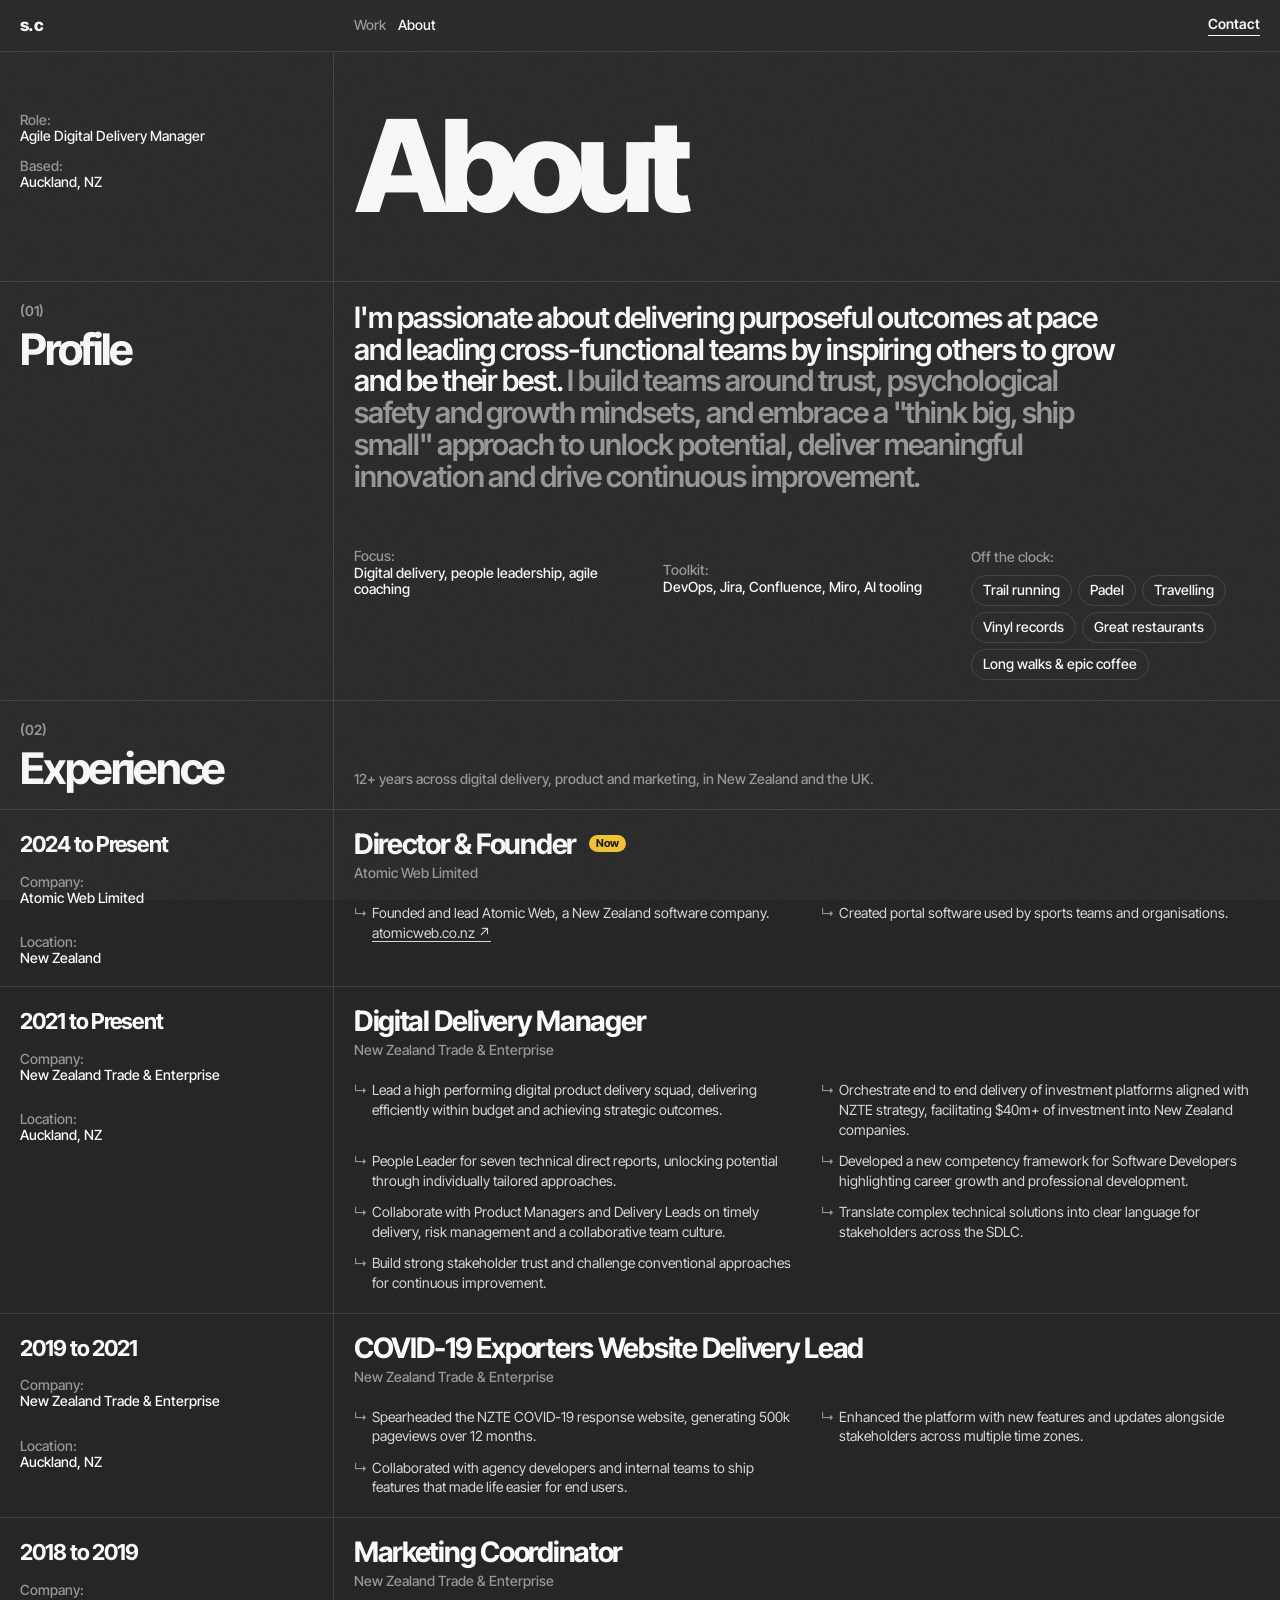
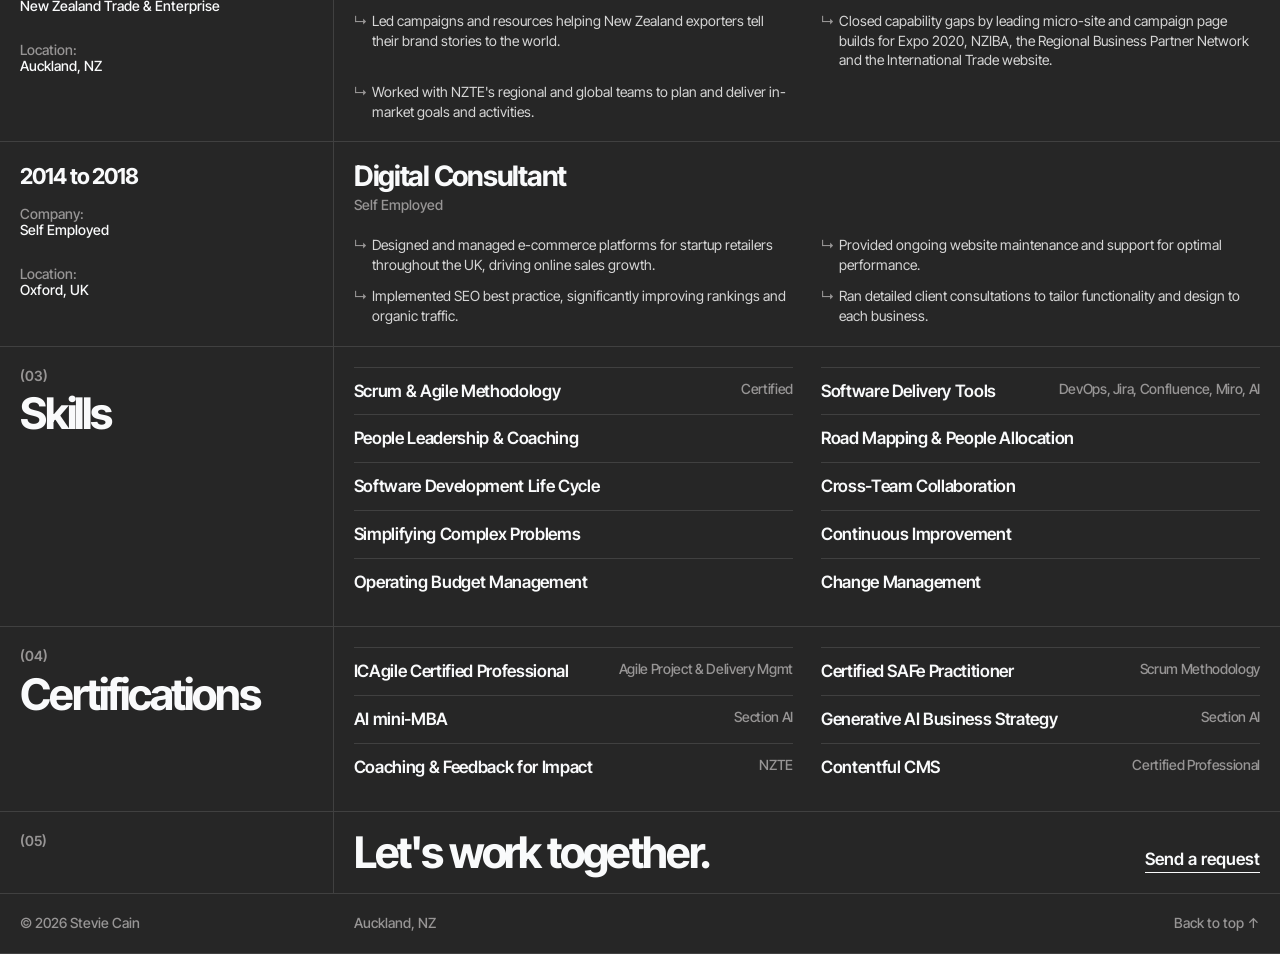
==== about.html @ d25d3cf9 "Split into landing and About pages, add scroll carousel and contact drawer - Landing page is now her" ====
<!DOCTYPE html>
<html lang="en">
<head>
  <meta charset="UTF-8">
  <meta name="viewport" content="width=device-width, initial-scale=1.0">
  <title>About | Stevie Cain</title>
  <meta name="description" content="About Stevie Cain: experience, skills and certifications in agile digital delivery and people leadership.">
  <meta property="og:title" content="About | Stevie Cain">
  <meta property="og:description" content="About Stevie Cain: experience, skills and certifications in agile digital delivery and people leadership.">
  <meta name="theme-color" content="#262626">
  <link rel="icon" href="data:image/svg+xml,%3Csvg xmlns='http://www.w3.org/2000/svg' viewBox='0 0 64 64'%3E%3Crect width='64' height='64' fill='%23262626'/%3E%3Ctext x='50%25' y='56%25' font-family='Arial' font-weight='700' font-size='30' fill='%23F9FAFB' text-anchor='middle' dominant-baseline='middle'%3Es.c%3C/text%3E%3C/svg%3E">
  <link rel="preconnect" href="https://fonts.googleapis.com">
  <link rel="preconnect" href="https://fonts.gstatic.com" crossorigin>
  <link href="https://fonts.googleapis.com/css2?family=Inter+Tight:wght@400;500;600;700;800&display=swap" rel="stylesheet">
  <link rel="stylesheet" href="styles.css">
</head>
<body>

  <!-- Top bar -->
  <header class="row topbar">
    <div class="cell"><a href="index.html" class="logo" aria-label="Stevie Cain, home">s.c</a></div>
    <div class="cell">
      <nav class="nav" aria-label="Primary">
        <a href="index.html">Work</a>
        <a href="about.html" class="active" aria-current="page">About</a>
      </nav>
      <a href="mailto:steviecain@outlook.com" class="contact-link" data-contact>Contact</a>
    </div>
  </header>

  <main id="top">

    <section class="row page-intro">
      <div class="cell side">
        <dl class="meta"><dt>Role:</dt><dd>Agile Digital Delivery Manager</dd></dl>
        <dl class="meta"><dt>Based:</dt><dd>Auckland, NZ</dd></dl>
      </div>
      <div class="cell">
        <h1 class="page-title">About</h1>
      </div>
    </section>

    <!-- About -->
    <section class="row" id="about">
      <div class="cell side">
        <span class="index">(01)</span>
        <h2 class="section-title" style="margin-top:8px">Profile</h2>
      </div>
      <div class="cell">
        <p class="about-text reveal">
          I'm passionate about delivering purposeful outcomes at pace and leading cross-functional teams by inspiring others to grow and be their best.
          <span class="muted">I build teams around trust, psychological safety and growth mindsets, and embrace a "think big, ship small" approach to unlock potential, deliver meaningful innovation and drive continuous improvement.</span>
        </p>
        <div class="about-grid reveal">
          <dl class="meta">
            <dt>Focus:</dt>
            <dd>Digital delivery, people leadership, agile coaching</dd>
          </dl>
          <dl class="meta">
            <dt>Toolkit:</dt>
            <dd>DevOps, Jira, Confluence, Miro, AI tooling</dd>
          </dl>
          <div>
            <span class="label" style="font-weight:500">Off the clock:</span>
            <ul class="chips">
              <li class="chip">Trail running</li>
              <li class="chip">Padel</li>
              <li class="chip">Travelling</li>
              <li class="chip">Vinyl records</li>
              <li class="chip">Great restaurants</li>
              <li class="chip">Long walks &amp; epic coffee</li>
            </ul>
          </div>
        </div>
      </div>
    </section>

    <!-- Experience -->
    <section id="experience" aria-label="Experience">
      <div class="row">
        <div class="cell side">
          <span class="index">(02)</span>
          <h2 class="section-title" style="margin-top:8px">Experience</h2>
        </div>
        <div class="cell" style="display:flex;align-items:flex-end">
          <span class="label" style="font-weight:500">12+ years across digital delivery, product and marketing, in New Zealand and the UK.</span>
        </div>
      </div>

      <article class="row job" id="atomic-web">
        <div class="cell side">
          <span class="years">2024 to Present</span>
          <dl class="meta"><dt>Company:</dt><dd>Atomic Web Limited</dd></dl>
          <dl class="meta"><dt>Location:</dt><dd>New Zealand</dd></dl>
        </div>
        <div class="cell reveal">
          <h3 class="job-title">Director &amp; Founder <span class="tag-new">Now</span></h3>
          <p class="job-org">Atomic Web Limited</p>
          <ul class="job-points">
            <li>Founded and lead Atomic Web, a New Zealand software company. <a href="https://atomicweb.co.nz" target="_blank" rel="noopener" style="border-bottom:1px solid currentColor">atomicweb.co.nz ↗</a></li>
            <li>Created portal software used by sports teams and organisations.</li>
          </ul>
        </div>
      </article>

      <article class="row job" id="nzte-ddm">
        <div class="cell side">
          <span class="years">2021 to Present</span>
          <dl class="meta"><dt>Company:</dt><dd>New Zealand Trade &amp; Enterprise</dd></dl>
          <dl class="meta"><dt>Location:</dt><dd>Auckland, NZ</dd></dl>
        </div>
        <div class="cell reveal">
          <h3 class="job-title">Digital Delivery Manager</h3>
          <p class="job-org">New Zealand Trade &amp; Enterprise</p>
          <ul class="job-points">
            <li>Lead a high performing digital product delivery squad, delivering efficiently within budget and achieving strategic outcomes.</li>
            <li>Orchestrate end to end delivery of investment platforms aligned with NZTE strategy, facilitating $40m+ of investment into New Zealand companies.</li>
            <li>People Leader for seven technical direct reports, unlocking potential through individually tailored approaches.</li>
            <li>Developed a new competency framework for Software Developers highlighting career growth and professional development.</li>
            <li>Collaborate with Product Managers and Delivery Leads on timely delivery, risk management and a collaborative team culture.</li>
            <li>Translate complex technical solutions into clear language for stakeholders across the SDLC.</li>
            <li>Build strong stakeholder trust and challenge conventional approaches for continuous improvement.</li>
          </ul>
        </div>
      </article>

      <article class="row job" id="nzte-covid">
        <div class="cell side">
          <span class="years">2019 to 2021</span>
          <dl class="meta"><dt>Company:</dt><dd>New Zealand Trade &amp; Enterprise</dd></dl>
          <dl class="meta"><dt>Location:</dt><dd>Auckland, NZ</dd></dl>
        </div>
        <div class="cell reveal">
          <h3 class="job-title">COVID-19 Exporters Website Delivery Lead</h3>
          <p class="job-org">New Zealand Trade &amp; Enterprise</p>
          <ul class="job-points">
            <li>Spearheaded the NZTE COVID-19 response website, generating 500k pageviews over 12 months.</li>
            <li>Enhanced the platform with new features and updates alongside stakeholders across multiple time zones.</li>
            <li>Collaborated with agency developers and internal teams to ship features that made life easier for end users.</li>
          </ul>
        </div>
      </article>

      <article class="row job" id="nzte-marketing">
        <div class="cell side">
          <span class="years">2018 to 2019</span>
          <dl class="meta"><dt>Company:</dt><dd>New Zealand Trade &amp; Enterprise</dd></dl>
          <dl class="meta"><dt>Location:</dt><dd>Auckland, NZ</dd></dl>
        </div>
        <div class="cell reveal">
          <h3 class="job-title">Marketing Coordinator</h3>
          <p class="job-org">New Zealand Trade &amp; Enterprise</p>
          <ul class="job-points">
            <li>Led campaigns and resources helping New Zealand exporters tell their brand stories to the world.</li>
            <li>Closed capability gaps by leading micro-site and campaign page builds for Expo 2020, NZIBA, the Regional Business Partner Network and the International Trade website.</li>
            <li>Worked with NZTE's regional and global teams to plan and deliver in-market goals and activities.</li>
          </ul>
        </div>
      </article>

      <article class="row job" id="consultant">
        <div class="cell side">
          <span class="years">2014 to 2018</span>
          <dl class="meta"><dt>Company:</dt><dd>Self Employed</dd></dl>
          <dl class="meta"><dt>Location:</dt><dd>Oxford, UK</dd></dl>
        </div>
        <div class="cell reveal">
          <h3 class="job-title">Digital Consultant</h3>
          <p class="job-org">Self Employed</p>
          <ul class="job-points">
            <li>Designed and managed e-commerce platforms for startup retailers throughout the UK, driving online sales growth.</li>
            <li>Provided ongoing website maintenance and support for optimal performance.</li>
            <li>Implemented SEO best practice, significantly improving rankings and organic traffic.</li>
            <li>Ran detailed client consultations to tailor functionality and design to each business.</li>
          </ul>
        </div>
      </article>
    </section>

    <!-- Skills -->
    <section class="row" aria-label="Skills">
      <div class="cell side">
        <span class="index">(03)</span>
        <h2 class="section-title" style="margin-top:8px">Skills</h2>
      </div>
      <div class="cell reveal">
        <ul class="skill-cols">
          <li>Scrum &amp; Agile Methodology <span>Certified</span></li>
          <li>Software Delivery Tools <span>DevOps, Jira, Confluence, Miro, AI</span></li>
          <li>People Leadership &amp; Coaching</li>
          <li>Road Mapping &amp; People Allocation</li>
          <li>Software Development Life Cycle</li>
          <li>Cross-Team Collaboration</li>
          <li>Simplifying Complex Problems</li>
          <li>Continuous Improvement</li>
          <li>Operating Budget Management</li>
          <li>Change Management</li>
        </ul>
      </div>
    </section>

    <!-- Certifications -->
    <section class="row" aria-label="Certifications">
      <div class="cell side">
        <span class="index">(04)</span>
        <h2 class="section-title" style="margin-top:8px">Certifications</h2>
      </div>
      <div class="cell reveal">
        <ul class="skill-cols">
          <li>ICAgile Certified Professional <span>Agile Project &amp; Delivery Mgmt</span></li>
          <li>Certified SAFe Practitioner <span>Scrum Methodology</span></li>
          <li>AI mini-MBA <span>Section AI</span></li>
          <li>Generative AI Business Strategy <span>Section AI</span></li>
          <li>Coaching &amp; Feedback for Impact <span>NZTE</span></li>
          <li>Contentful CMS <span>Certified Professional</span></li>
        </ul>
      </div>
    </section>

    <section class="row">
      <div class="cell side"><span class="index">(05)</span></div>
      <div class="cell" style="display:flex;justify-content:space-between;align-items:flex-end;gap:20px;flex-wrap:wrap">
        <h2 class="section-title">Let's work together.</h2>
        <a href="mailto:steviecain@outlook.com" class="contact-link" data-contact style="font-size:17px">Send a request</a>
      </div>
    </section>
  </main>

  <footer class="row">
    <div class="cell"><span>© <span id="yr">2026</span> Stevie Cain</span></div>
    <div class="cell"><span>Auckland, NZ</span><a href="#top">Back to top ↑</a></div>
  </footer>

  <script src="main.js"></script>
</body>
</html>
---- styles.css ----
:root {
  --bg: #262626;
  --bg-2: #2e2e2e;
  --text: #F9FAFB;
  --muted: #979595;
  --line: rgba(255, 255, 255, 0.12);
  --side: 26%;
  --pad: 20px;
  --font: 'Inter Tight', 'Helvetica Neue', Helvetica, Arial, sans-serif;

  --c-yellow: #F2C230;
  --c-blue: #3550FF;
  --c-teal: #0E4B4B;
  --c-pink: #FF8FC8;
  --c-red: #E8343A;
  --c-ink: #141414;
  --c-green: #3DC96F;
}

*, *::before, *::after { box-sizing: border-box; margin: 0; padding: 0; }
html { scroll-behavior: smooth; }
body {
  background: var(--bg);
  color: var(--text);
  font-family: var(--font);
  font-size: 14px;
  line-height: 1.35;
  -webkit-font-smoothing: antialiased;
  overflow-x: hidden;
}
a { color: inherit; text-decoration: none; }
ul { list-style: none; }

/* Film grain */
body::after {
  content: '';
  position: fixed; inset: 0; z-index: 100; pointer-events: none;
  opacity: 0.09;
  background-image: url("data:image/svg+xml,%3Csvg xmlns='http://www.w3.org/2000/svg' width='240' height='240'%3E%3Cfilter id='n'%3E%3CfeTurbulence type='fractalNoise' baseFrequency='0.85' numOctaves='3' stitchTiles='stitch'/%3E%3C/filter%3E%3Crect width='100%25' height='100%25' filter='url(%23n)'/%3E%3C/svg%3E");
}

/* ---------- Grid scaffolding ---------- */
.row {
  display: grid;
  grid-template-columns: var(--side) 1fr;
  border-bottom: 1px solid var(--line);
}
.cell { padding: var(--pad); min-width: 0; }
.cell + .cell { border-left: 1px solid var(--line); }

.meta { display: flex; flex-direction: column; font-weight: 500; line-height: 1.15; }
.meta dt, .label { color: var(--muted); }
.meta dd { color: var(--text); }
.meta + .meta { margin-top: 14px; }

/* ---------- Top bar ---------- */
.topbar {
  position: sticky; top: 0; z-index: 50;
  background: rgba(38, 38, 38, 0.88);
  backdrop-filter: blur(10px);
  -webkit-backdrop-filter: blur(10px);
}
.topbar .cell { padding-top: 14px; padding-bottom: 14px; display: flex; align-items: center; }
.topbar .cell + .cell { border-left-color: transparent; justify-content: space-between; }
.logo { font-weight: 800; font-size: 17px; letter-spacing: -0.04em; }
.nav { display: flex; gap: 12px; font-weight: 500; }
.nav a { color: var(--muted); transition: color .2s; }
.nav a:hover, .nav a.active { color: var(--text); }
.contact-link {
  font-weight: 600;
  border-bottom: 1px solid currentColor;
  padding-bottom: 1px;
}

/* ---------- Hero ---------- */
.hero .cell {
  min-height: min(560px, calc(100vh - 260px));
  display: flex; flex-direction: column; justify-content: space-between; gap: 40px;
}
.hero-top { display: flex; justify-content: space-between; align-items: flex-start; }
.monogram {
  width: 152px; aspect-ratio: 1;
  background: linear-gradient(145deg, #dcdcdc 0%, #9a9a9a 100%);
  color: var(--c-ink);
  display: grid; place-items: center;
  font-weight: 800; font-size: 64px; letter-spacing: -0.06em;
  filter: grayscale(1);
}
.status-dot {
  width: 12px; height: 12px; border-radius: 50%; background: var(--text);
  animation: pulse 2.4s ease-in-out infinite;
}
@keyframes pulse { 50% { opacity: .35; } }
.hero-bottom { display: flex; justify-content: space-between; align-items: flex-end; gap: 20px; }

.statement-wrap { display: flex; gap: 10px; }
.arrow { font-size: 22px; line-height: 1; padding-top: 4px; color: var(--text); }
.statement {
  font-weight: 700;
  font-size: clamp(34px, 4.6vw, 68px);
  line-height: 0.95;
  letter-spacing: -0.055em;
  text-indent: 12%;
  max-width: 15.5em;
}
.statement em { font-style: normal; color: var(--muted); }
.scroll-cue { color: var(--muted); font-weight: 500; }

/* ---------- Work strip ---------- */
.work .side {
  display: flex; flex-direction: column; justify-content: space-between; gap: 40px;
}
.work-meta-top { display: flex; justify-content: space-between; gap: 12px; }
.work-meta { transition: opacity .25s ease; }
.work-meta.fading { opacity: 0; }
.work-summary { color: var(--muted); font-weight: 500; max-width: 30ch; margin-top: 14px; }
.shapes { display: flex; align-items: flex-end; gap: 0; }
.shape-circle { width: 52%; aspect-ratio: 1; border-radius: 50%; background: #efefef; }
.shape-tri {
  width: 52%; aspect-ratio: 1.15;
  background: #efefef;
  clip-path: polygon(50% 0, 100% 100%, 0 100%);
  margin-left: -4%;
}
.strip-cell { position: relative; padding-right: 0; }
.counter { position: absolute; top: var(--pad); right: var(--pad); font-weight: 600; z-index: 2; }
.strip {
  display: flex; align-items: flex-end; gap: 13px;
  overflow-x: auto; scroll-snap-type: x mandatory;
  padding-right: var(--pad);
  scrollbar-width: none;
  cursor: grab;
}
.strip::-webkit-scrollbar { display: none; }
.strip.dragging { cursor: grabbing; scroll-snap-type: none; }

/* Pinned mode: vertical page scroll drives the strip sideways */
.work-pin.is-pinned .work {
  position: sticky; top: var(--bar-h, 52px);
  height: calc(100vh - var(--bar-h, 52px));
}
.work-pin.is-pinned .strip-cell { display: flex; flex-direction: column; justify-content: flex-end; }
.work-pin.is-pinned .strip { overflow-x: hidden; scroll-snap-type: none; }
.work-pin.is-pinned { --lead: min(calc(100vh - var(--bar-h, 52px) - 2 * var(--pad) - 44px), 44vw, 680px); }
.work-pin.is-pinned .strip { padding-top: 12px; }
.work-pin.is-pinned .tile { width: calc(var(--lead) * 0.62); height: calc(var(--lead) * 0.62); }
.work-pin.is-pinned .tile.lead { width: var(--lead); height: var(--lead); }

.tile {
  flex: 0 0 auto;
  width: 250px; height: 250px;
  scroll-snap-align: start;
  position: relative; overflow: hidden;
  display: flex; flex-direction: column; justify-content: space-between;
  padding: 14px;
  transition: transform .35s cubic-bezier(.2,.7,.2,1);
}
.tile:hover { transform: translateY(-6px); }
.tile, .tile img { -webkit-user-drag: none; user-select: none; }
.tile:focus-visible { outline: 2px solid var(--text); outline-offset: 3px; }
.tile-go {
  position: absolute; right: 12px; bottom: 12px; z-index: 2;
  width: 30px; height: 30px; border-radius: 50%;
  display: grid; place-items: center;
  background: var(--text); color: var(--c-ink);
  font-weight: 700; font-size: 15px;
  opacity: 0; transform: scale(.7);
  transition: opacity .25s ease, transform .25s ease;
}
.tile:hover .tile-go, .tile:focus-visible .tile-go { opacity: 1; transform: none; }
.tile.lead { width: min(400px, 46vw); height: min(400px, 46vw); }
.tile-kicker { font-weight: 700; font-size: 12px; text-transform: uppercase; letter-spacing: -0.01em; line-height: 1; position: relative; z-index: 1; }
.tile-big { font-weight: 800; letter-spacing: -0.06em; line-height: 0.85; position: relative; z-index: 1; }
.tile-cap { font-weight: 600; font-size: 13px; position: relative; z-index: 1; }

/* Tile 1: Atomic Web */
.t-atomic { background: #000; color: var(--text); }
.t-atomic .logo-mark {
  position: absolute; right: -4%; top: -4%;
  width: 56%; height: auto; pointer-events: none;
}
.t-atomic .tile-kicker { color: var(--c-green); }
.t-atomic .tile-big { font-size: clamp(44px, 6vw, 84px); }
.t-atomic .tile-big span { color: var(--c-green); }

/* Tile 2: NZTE investment */
.t-invest { background: var(--c-blue); color: var(--text); }
.t-invest .tile-big { font-size: 62px; }
.t-invest .bars { position: absolute; right: 14px; top: 14px; display: flex; align-items: flex-end; gap: 6px; height: 44%; }
.t-invest .bars span { width: 14px; background: var(--text); }

/* Tile 3: COVID-19 site */
.t-covid { background: var(--c-teal); color: var(--text); }
.t-covid .tile-big { font-size: 78px; }
.t-covid .blob {
  position: absolute; left: 50%; top: 46%; transform: translate(-50%, -50%) rotate(-12deg);
  width: 82%; height: 50%; border-radius: 50%;
  background: #7FD6C2;
}
.t-covid .tile-big { color: var(--c-ink); text-align: center; margin-top: -6px; }

/* Tile 4: micro-sites */
.t-micro { background: var(--c-ink); color: var(--c-pink); }
.t-micro .stickers { position: absolute; inset: 40px -20px 30px; display: flex; flex-direction: column; justify-content: center; gap: 6px; }
.t-micro .stickers span {
  background: var(--c-pink); color: var(--c-ink);
  font-weight: 800; font-size: 17px; letter-spacing: -0.03em;
  padding: 3px 8px; align-self: center; white-space: nowrap;
}
.t-micro .stickers span:nth-child(odd) { transform: rotate(-9deg); }
.t-micro .stickers span:nth-child(even) { transform: rotate(7deg) translateX(14px); }

/* Tile 5: UK e-commerce */
.t-uk { background: var(--c-red); color: var(--text); }
.t-uk .tile-big { font-size: 64px; }
.t-uk .tri {
  position: absolute; right: -10%; bottom: -6%; width: 70%; aspect-ratio: 1.1;
  background: var(--c-ink);
  clip-path: polygon(50% 0, 100% 100%, 0 100%);
}
.t-uk .tile-cap { color: var(--text); }

/* ---------- Section headers ---------- */
.section-title {
  font-weight: 700;
  font-size: clamp(30px, 3.4vw, 50px);
  letter-spacing: -0.05em; line-height: 0.95;
}
.index { color: var(--muted); font-weight: 600; }

/* ---------- About ---------- */
.about-text {
  font-weight: 600;
  font-size: clamp(22px, 2.3vw, 34px);
  line-height: 1.08; letter-spacing: -0.035em;
  max-width: 26em;
}
.about-text .muted { color: var(--muted); }
.about-grid { display: grid; grid-template-columns: repeat(3, minmax(0, 1fr)); gap: 20px; margin-top: 56px; }
.chips { display: flex; flex-wrap: wrap; gap: 6px; margin-top: 8px; }
.chip { border: 1px solid var(--line); border-radius: 999px; padding: 5px 11px; font-weight: 500; }

/* ---------- Experience ---------- */
.job .side { display: flex; flex-direction: column; gap: 14px; }
.years { font-weight: 700; font-size: 22px; letter-spacing: -0.04em; }
.job-title { font-weight: 700; font-size: clamp(22px, 2.2vw, 32px); letter-spacing: -0.045em; line-height: 1; }
.job-org { color: var(--muted); font-weight: 500; margin-top: 6px; }
.job-points { margin-top: 20px; display: grid; grid-template-columns: repeat(2, minmax(0, 1fr)); gap: 12px 28px; max-width: 980px; }
.job-points li { position: relative; padding-left: 18px; color: #d6d6d6; line-height: 1.4; }
.job-points li::before { content: '↳'; position: absolute; left: 0; color: var(--muted); }
.tag-new {
  display: inline-block; margin-left: 8px; vertical-align: middle;
  background: var(--c-yellow); color: var(--c-ink);
  font-size: 11px; font-weight: 700; letter-spacing: 0; padding: 3px 7px; border-radius: 999px;
  transform: translateY(-3px);
}

/* ---------- Skills ---------- */
.skill-cols { display: grid; grid-template-columns: repeat(2, minmax(0, 1fr)); gap: 0 28px; max-width: 980px; }
.skill-cols li {
  border-top: 1px solid var(--line);
  padding: 12px 0; font-weight: 600; font-size: 17px; letter-spacing: -0.02em;
  display: flex; justify-content: space-between; gap: 12px;
}
.skill-cols li span { color: var(--muted); font-weight: 500; font-size: 14px; text-align: right; }

footer .cell { display: flex; justify-content: space-between; color: var(--muted); font-weight: 500; }
footer .cell + .cell { border-left-color: transparent; }

/* ---------- Reveal ---------- */
.reveal { opacity: 0; transform: translateY(18px); transition: opacity .8s ease, transform .8s cubic-bezier(.2,.7,.2,1); }
.reveal.in { opacity: 1; transform: none; }

@media (prefers-reduced-motion: reduce) {
  html { scroll-behavior: auto; }
  .reveal { opacity: 1; transform: none; transition: none; }
  .status-dot { animation: none; }
  .tile, .tile:hover { transition: none; transform: none; }
}

/* ---------- Responsive ---------- */
@media (max-width: 1100px) {
  .about-grid { grid-template-columns: repeat(2, minmax(0, 1fr)); }
}
@media (max-width: 800px) {
  :root { --pad: 16px; }
  .row { grid-template-columns: 1fr; }
  .cell + .cell { border-left: 0; border-top: 1px solid var(--line); }
  .topbar { grid-template-columns: auto 1fr; }
  .topbar .cell + .cell { border-top: 0; gap: 16px; }
  .nav { display: none; }
  .topbar .cell + .cell { justify-content: flex-end; }

  .hero .cell { min-height: 0; }
  .hero .side { flex-direction: row; align-items: flex-end; gap: 16px; }
  .hero-top { flex: 0 0 auto; }
  .monogram { width: 96px; font-size: 40px; }
  .hero .side .status-dot { display: none; }
  .statement { text-indent: 0; }
  .arrow { display: none; }
  .hero-bottom { margin-top: 8px; }

  .work .side { gap: 20px; }
  .shapes { display: none; }
  .tile { width: 220px; height: 220px; }
  .tile.lead { width: 280px; height: 280px; }
  .counter { top: auto; bottom: calc(100% + 16px); }
  .strip-cell { padding-top: var(--pad); }
  .work .side { position: relative; }

  .about-grid, .job-points, .skill-cols { grid-template-columns: 1fr; }
  .about-grid { margin-top: 36px; }
  .skill-cols li { flex-direction: column; gap: 2px; }
  .skill-cols li span { text-align: left; }
  footer .cell + .cell { border-top: 0; padding-top: 0; }
}
  

/* ---------- Page intro (About page) ---------- */
.page-intro .cell { padding-top: 60px; padding-bottom: 60px; }
.page-title {
  font-weight: 800;
  font-size: clamp(56px, 10vw, 160px);
  letter-spacing: -0.07em; line-height: 0.85;
}
.job { scroll-margin-top: 60px; }

/* ---------- Contact drawer ---------- */
.drawer-backdrop {
  position: fixed; inset: 0; z-index: 200;
  background: rgba(0, 0, 0, 0.5);
  opacity: 0; visibility: hidden;
  transition: opacity .4s ease, visibility .4s ease;
}
.drawer {
  position: fixed; top: 0; right: 0; bottom: 0; z-index: 201;
  width: min(620px, 100%);
  background: #F9FAFB; color: #1E1E1E;
  overflow-y: auto; overscroll-behavior: contain;
  padding: 28px 28px 40px;
  transform: translateX(100%);
  visibility: hidden;
  transition: transform .55s cubic-bezier(.7,0,.2,1), visibility .55s;
}
body.drawer-open { overflow: hidden; }
body.drawer-open .drawer-backdrop { opacity: 1; visibility: visible; }
body.drawer-open .drawer { transform: none; visibility: visible; }

.drawer-head { display: flex; justify-content: space-between; align-items: center; }
.tabs { display: flex; gap: 22px; font-weight: 600; font-size: 16px; }
.tab {
  background: none; border: 0; padding: 0; font: inherit; color: #8A8A8A;
  display: inline-flex; align-items: center; gap: 8px; cursor: pointer;
}
.tab::before {
  content: ''; width: 13px; height: 13px; border-radius: 50%;
  border: 1.5px solid currentColor; box-sizing: border-box;
}
.tab[aria-pressed="true"] { color: #1E1E1E; }
.tab[aria-pressed="true"]::before { background: currentColor; }
.drawer-close {
  background: none; border: 0; font: inherit; font-weight: 600; font-size: 16px; color: inherit;
  border-bottom: 1.5px solid currentColor; cursor: pointer; padding: 0 0 1px;
}
.drawer-title {
  font-weight: 800; font-size: clamp(44px, 7vw, 72px);
  letter-spacing: -0.065em; line-height: 0.95;
  margin-top: 44px; padding-bottom: 18px;
  border-bottom: 1px solid #D4D4D4;
}
.form { margin-top: 36px; display: flex; flex-direction: column; gap: 36px; }
.form fieldset { border: 0; }
.form legend, .form label.q { font-weight: 600; font-size: 16px; letter-spacing: -0.01em; display: block; }
.form legend .hint { color: #8A8A8A; font-weight: 500; margin-left: 8px; }
.checks { display: flex; flex-wrap: wrap; gap: 10px 24px; margin-top: 14px; }
.checks label { display: inline-flex; align-items: center; gap: 8px; color: #6E6E6E; font-weight: 500; font-size: 16px; cursor: pointer; }
.checks input { width: 15px; height: 15px; accent-color: #1E1E1E; }
.checks input:checked + span { color: #1E1E1E; }
.form input[type="text"], .form input[type="email"], .form textarea {
  display: block; width: 100%; margin-top: 10px;
  border: 0; border-bottom: 1.5px solid #1E1E1E; border-radius: 0;
  background: transparent; color: #1E1E1E;
  font: inherit; font-size: 17px; padding: 10px 0;
}
.form textarea { min-height: 90px; resize: vertical; }
.form input:focus, .form textarea:focus { outline: none; border-bottom-color: var(--c-green); }
.send {
  align-self: flex-start;
  width: min(280px, 100%); height: 84px;
  display: flex; justify-content: space-between; align-items: flex-end;
  padding: 0 18px 20px;
  background: #1E1E1E; color: #fff; border: 0; cursor: pointer;
  font: inherit; font-weight: 600; font-size: 17px;
  transition: background .2s ease;
}
.send:hover { background: #000; }
.send .arr { font-size: 22px; line-height: 1; transition: transform .25s ease; }
.send:hover .arr { transform: translateX(4px); }
.form-note { color: #6E6E6E; font-weight: 500; min-height: 1.4em; }
[hidden] { display: none !important; }

@media (max-width: 800px) {
  .drawer { padding: 20px 16px 32px; }
  .drawer-title { margin-top: 32px; }
  .page-intro .cell { padding-top: 36px; padding-bottom: 36px; }
}
@media (prefers-reduced-motion: reduce) {
  .drawer, .drawer-backdrop { transition: none; }
}
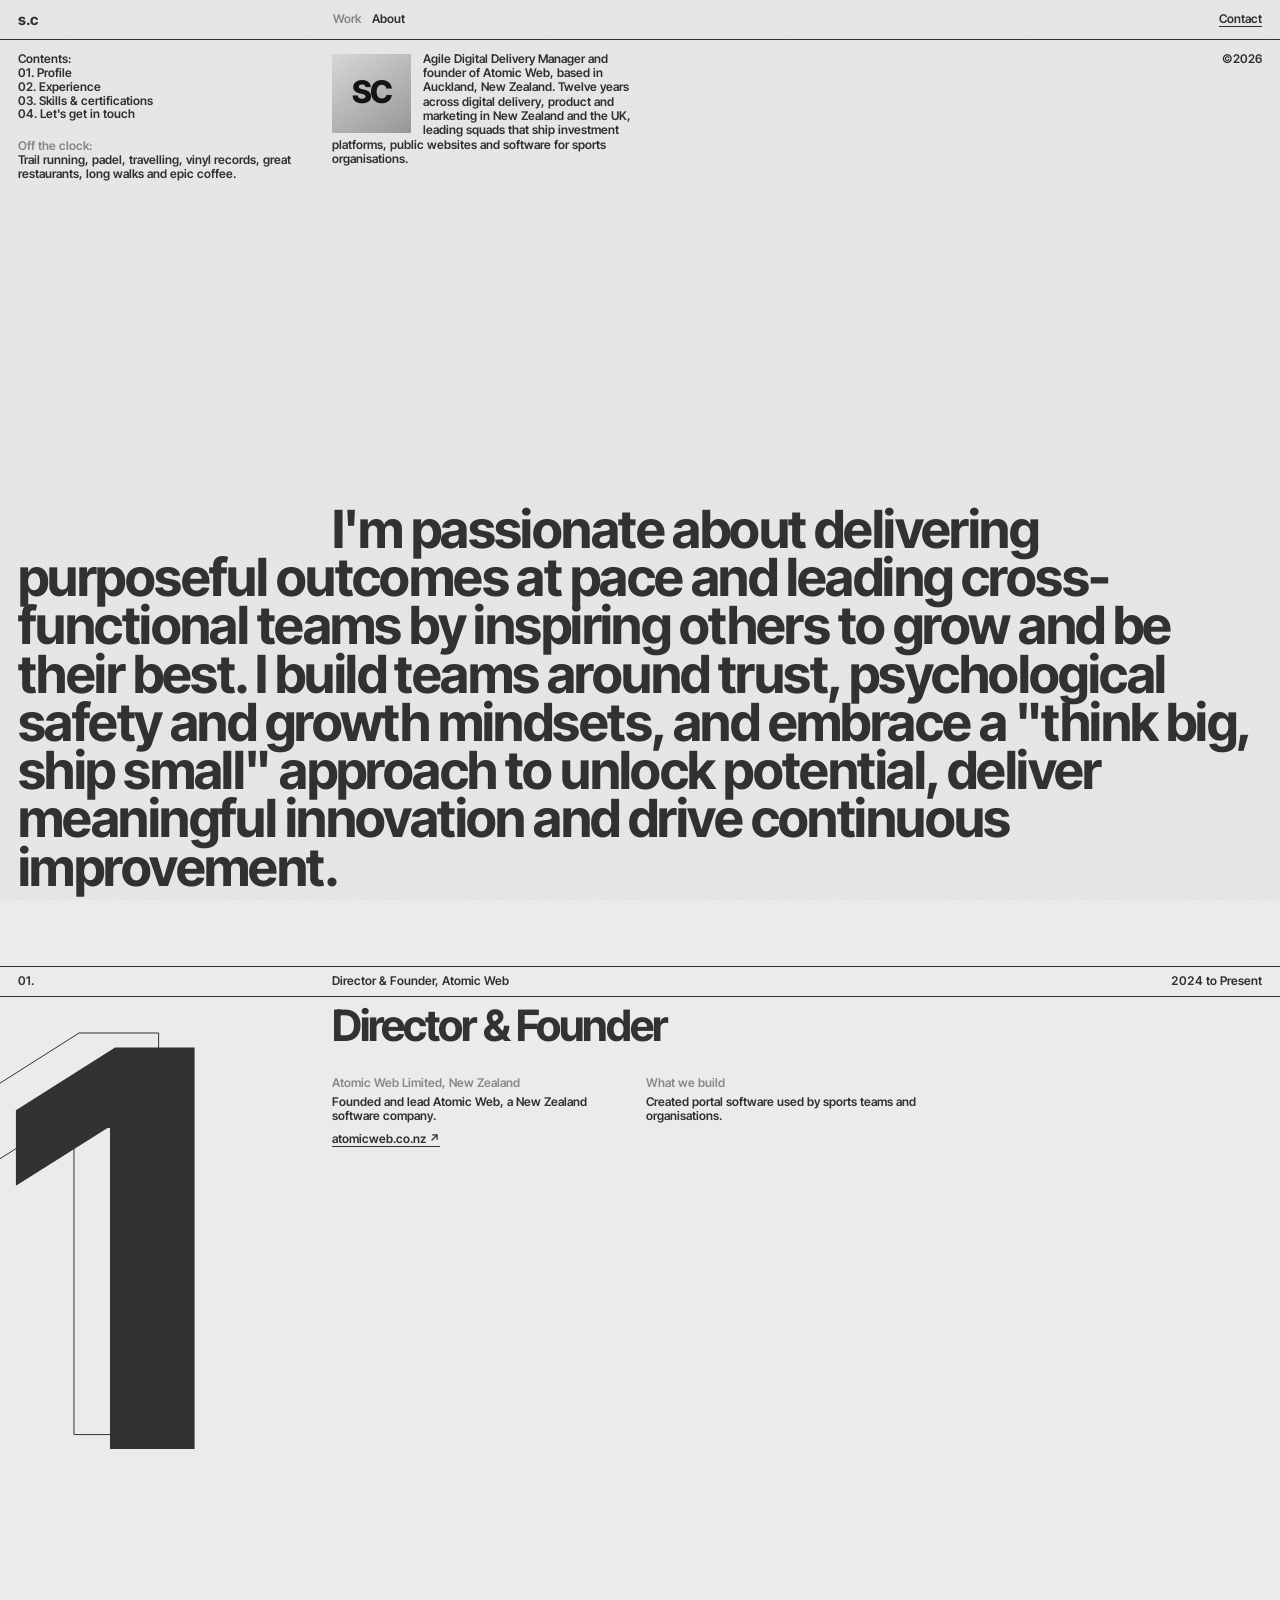
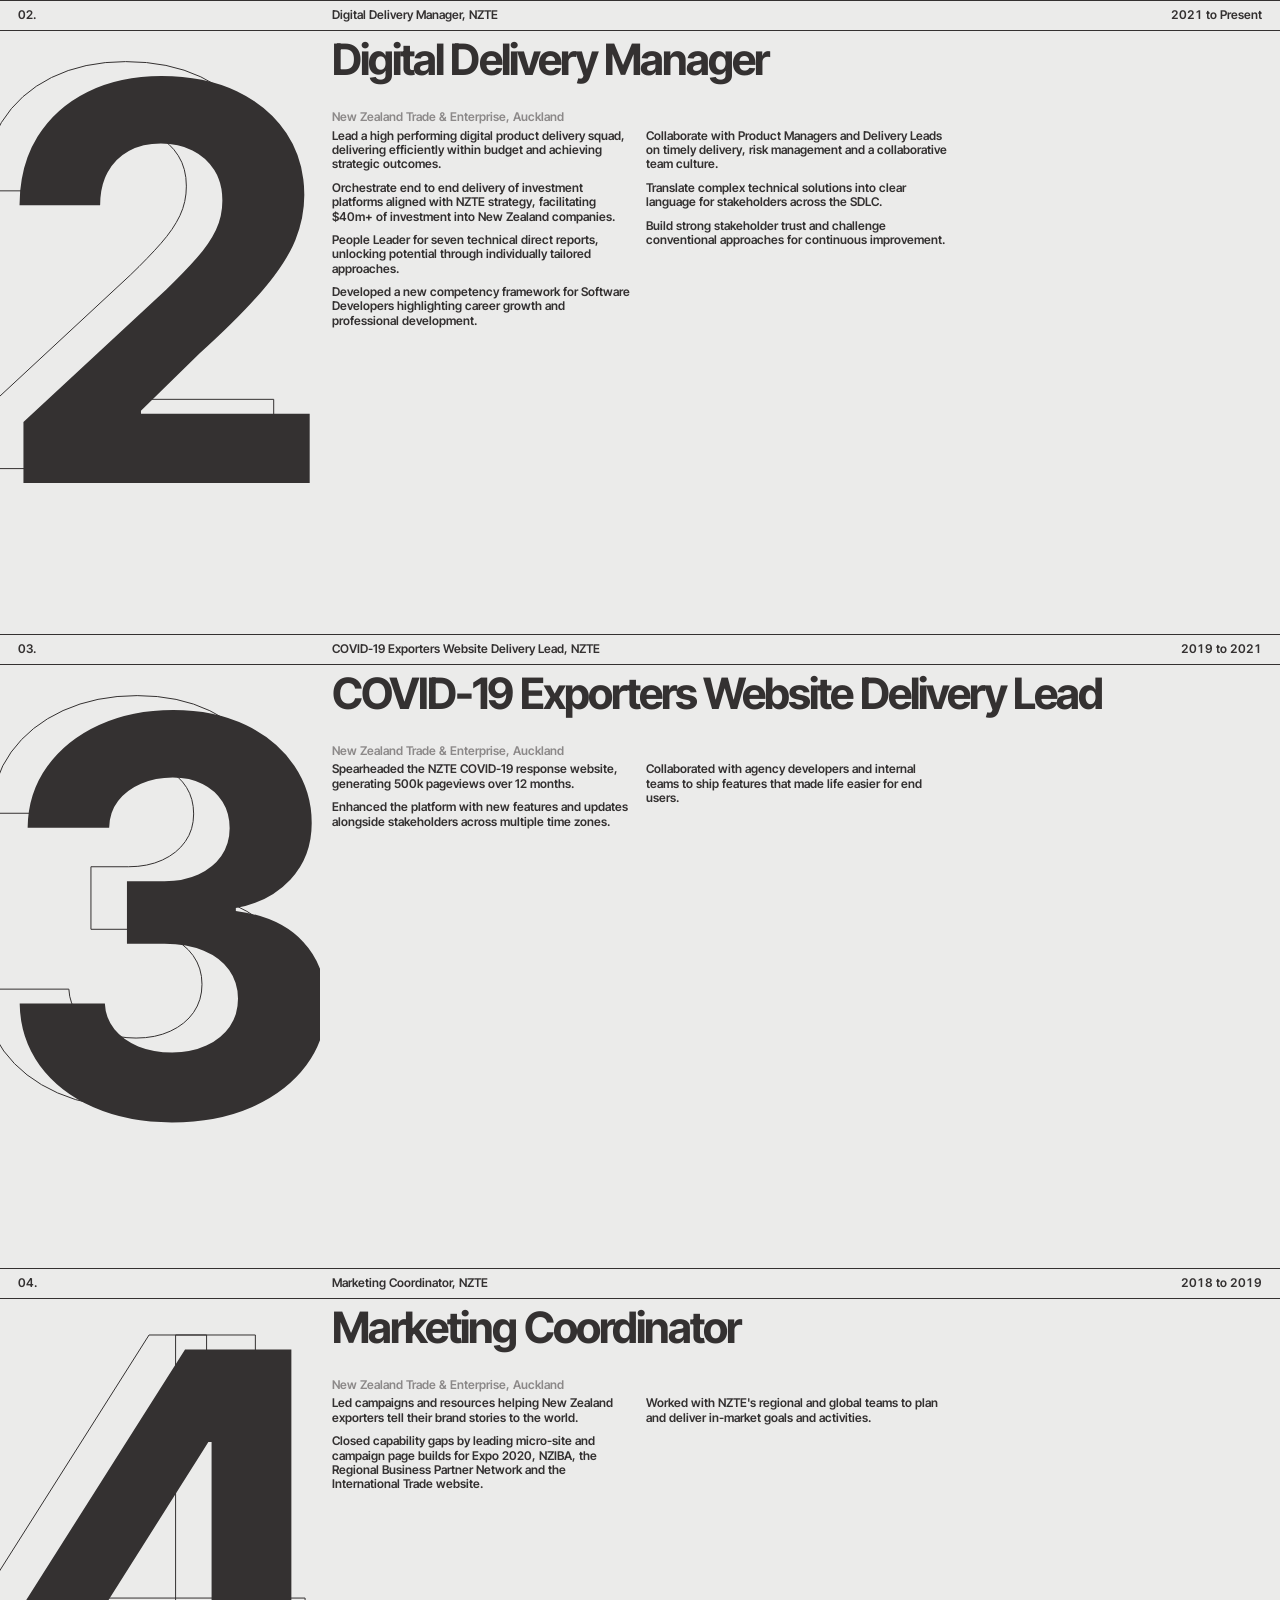
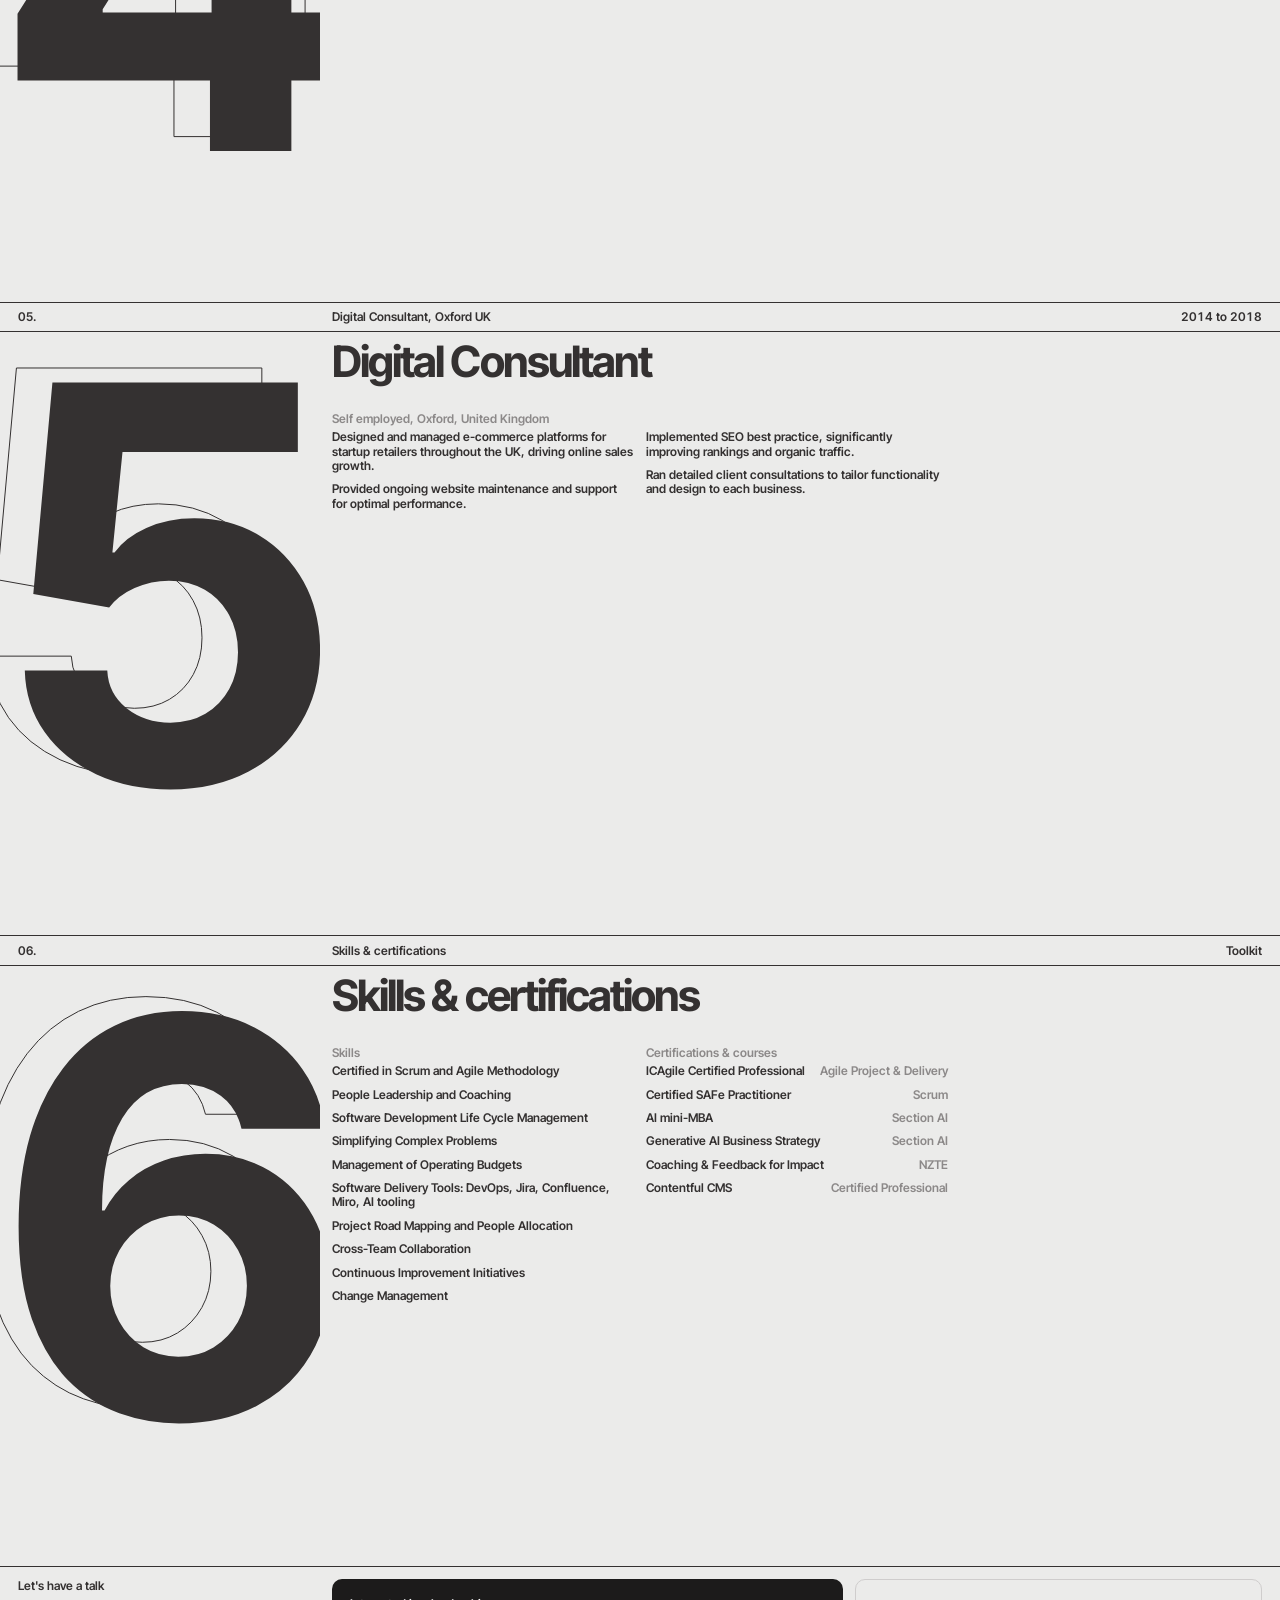
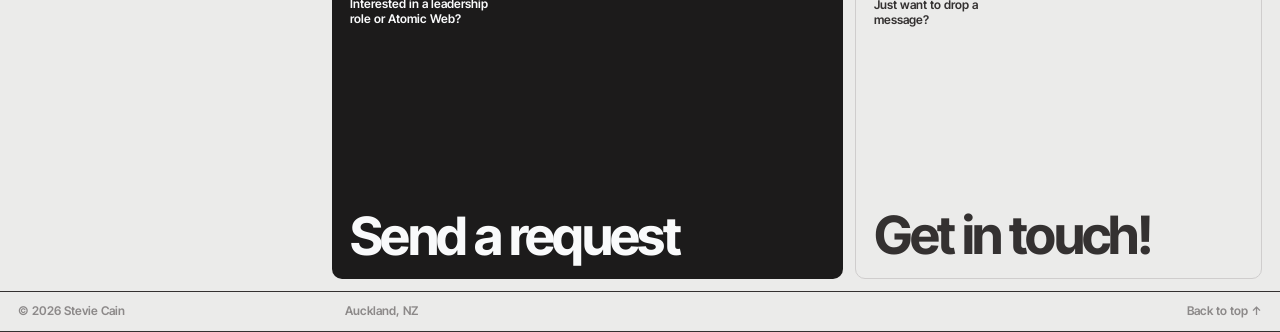
==== commit 26387b29: "Match the reference layout system - 12 column grid that scales with the viewport (1u = 100vw / 108) " ====
--- a/about.html
+++ b/about.html
@@ -7,19 +7,18 @@
   <meta name="description" content="About Stevie Cain: experience, skills and certifications in agile digital delivery and people leadership.">
   <meta property="og:title" content="About | Stevie Cain">
   <meta property="og:description" content="About Stevie Cain: experience, skills and certifications in agile digital delivery and people leadership.">
-  <meta name="theme-color" content="#262626">
-  <link rel="icon" href="data:image/svg+xml,%3Csvg xmlns='http://www.w3.org/2000/svg' viewBox='0 0 64 64'%3E%3Crect width='64' height='64' fill='%23262626'/%3E%3Ctext x='50%25' y='56%25' font-family='Arial' font-weight='700' font-size='30' fill='%23F9FAFB' text-anchor='middle' dominant-baseline='middle'%3Es.c%3C/text%3E%3C/svg%3E">
+  <meta name="theme-color" content="#EBEBEA">
+  <link rel="icon" href="data:image/svg+xml,%3Csvg xmlns='http://www.w3.org/2000/svg' viewBox='0 0 64 64'%3E%3Crect width='64' height='64' fill='%23343131'/%3E%3Ctext x='50%25' y='56%25' font-family='Arial' font-weight='700' font-size='30' fill='%23F9FAFB' text-anchor='middle' dominant-baseline='middle'%3Es.c%3C/text%3E%3C/svg%3E">
   <link rel="preconnect" href="https://fonts.googleapis.com">
   <link rel="preconnect" href="https://fonts.gstatic.com" crossorigin>
   <link href="https://fonts.googleapis.com/css2?family=Inter+Tight:wght@400;500;600;700;800&display=swap" rel="stylesheet">
   <link rel="stylesheet" href="styles.css">
 </head>
-<body>
-
-  <!-- Top bar -->
+<body class="page-about">
+
   <header class="row topbar">
-    <div class="cell"><a href="index.html" class="logo" aria-label="Stevie Cain, home">s.c</a></div>
-    <div class="cell">
+    <div class="cell side"><a href="index.html" class="logo" aria-label="Stevie Cain, home">s.c</a></div>
+    <div class="cell main">
       <nav class="nav" aria-label="Primary">
         <a href="index.html">Work</a>
         <a href="about.html" class="active" aria-current="page">About</a>
@@ -30,205 +29,215 @@
 
   <main id="top">
 
-    <section class="row page-intro">
+    <!-- Intro -->
+    <section class="row intro" style="border-bottom:0">
       <div class="cell side">
-        <dl class="meta"><dt>Role:</dt><dd>Agile Digital Delivery Manager</dd></dl>
-        <dl class="meta"><dt>Based:</dt><dd>Auckland, NZ</dd></dl>
-      </div>
-      <div class="cell">
-        <h1 class="page-title">About</h1>
-      </div>
-    </section>
-
-    <!-- About -->
-    <section class="row" id="about">
-      <div class="cell side">
-        <span class="index">(01)</span>
-        <h2 class="section-title" style="margin-top:8px">Profile</h2>
-      </div>
-      <div class="cell">
-        <p class="about-text reveal">
-          I'm passionate about delivering purposeful outcomes at pace and leading cross-functional teams by inspiring others to grow and be their best.
-          <span class="muted">I build teams around trust, psychological safety and growth mindsets, and embrace a "think big, ship small" approach to unlock potential, deliver meaningful innovation and drive continuous improvement.</span>
-        </p>
-        <div class="about-grid reveal">
-          <dl class="meta">
-            <dt>Focus:</dt>
-            <dd>Digital delivery, people leadership, agile coaching</dd>
-          </dl>
-          <dl class="meta">
-            <dt>Toolkit:</dt>
-            <dd>DevOps, Jira, Confluence, Miro, AI tooling</dd>
-          </dl>
-          <div>
-            <span class="label" style="font-weight:500">Off the clock:</span>
-            <ul class="chips">
-              <li class="chip">Trail running</li>
-              <li class="chip">Padel</li>
-              <li class="chip">Travelling</li>
-              <li class="chip">Vinyl records</li>
-              <li class="chip">Great restaurants</li>
-              <li class="chip">Long walks &amp; epic coffee</li>
-            </ul>
-          </div>
-        </div>
-      </div>
-    </section>
-
-    <!-- Experience -->
-    <section id="experience" aria-label="Experience">
-      <div class="row">
-        <div class="cell side">
-          <span class="index">(02)</span>
-          <h2 class="section-title" style="margin-top:8px">Experience</h2>
-        </div>
-        <div class="cell" style="display:flex;align-items:flex-end">
-          <span class="label" style="font-weight:500">12+ years across digital delivery, product and marketing, in New Zealand and the UK.</span>
-        </div>
-      </div>
-
-      <article class="row job" id="atomic-web">
-        <div class="cell side">
+        <p>Contents:</p>
+        <ol class="contents">
+          <li><a href="#profile">01. Profile</a></li>
+          <li><a href="#experience">02. Experience</a></li>
+          <li><a href="#skills">03. Skills &amp; certifications</a></li>
+          <li><a href="#talk">04. Let's get in touch</a></li>
+        </ol>
+        <div class="interests">
+          <p class="label">Off the clock:</p>
+          <p>Trail running, padel, travelling, vinyl records, great restaurants, long walks and epic coffee.</p>
+        </div>
+      </div>
+      <div class="cell main no-rule">
+        <div class="intro-text">
+          <div class="monogram" role="img" aria-label="Stevie Cain monogram">SC</div>
+          <p>Agile Digital Delivery Manager and founder of Atomic Web, based in Auckland, New Zealand. Twelve years across digital delivery, product and marketing in New Zealand and the UK, leading squads that ship investment platforms, public websites and software for sports organisations.</p>
+        </div>
+        <p class="intro-year">©<span data-year-now>2026</span></p>
+      </div>
+    </section>
+
+    <!-- Statement -->
+    <section class="row statement-row" id="profile">
+      <p class="big-statement">I'm passionate about delivering purposeful outcomes at pace and leading cross-functional teams by inspiring others to grow and be their best. I build teams around trust, psychological safety and growth mindsets, and embrace a "think big, ship small" approach to unlock potential, deliver meaningful innovation and drive continuous improvement.</p>
+    </section>
+
+    <!-- Experience chapters -->
+    <div id="experience">
+
+      <section class="chapter" id="atomic-web">
+        <div class="row chapter-head">
+          <span class="num">01.</span>
+          <span class="title">Director &amp; Founder, Atomic Web</span>
           <span class="years">2024 to Present</span>
-          <dl class="meta"><dt>Company:</dt><dd>Atomic Web Limited</dd></dl>
-          <dl class="meta"><dt>Location:</dt><dd>New Zealand</dd></dl>
-        </div>
-        <div class="cell reveal">
-          <h3 class="job-title">Director &amp; Founder <span class="tag-new">Now</span></h3>
-          <p class="job-org">Atomic Web Limited</p>
-          <ul class="job-points">
-            <li>Founded and lead Atomic Web, a New Zealand software company. <a href="https://atomicweb.co.nz" target="_blank" rel="noopener" style="border-bottom:1px solid currentColor">atomicweb.co.nz ↗</a></li>
-            <li>Created portal software used by sports teams and organisations.</li>
-          </ul>
-        </div>
-      </article>
-
-      <article class="row job" id="nzte-ddm">
-        <div class="cell side">
+        </div>
+        <div class="row chapter-body">
+          <div class="cell side" aria-hidden="true"><span class="numeral outline">1</span><span class="numeral">1</span></div>
+          <div class="cell main no-rule">
+            <h2 class="chapter-title">Director &amp; Founder</h2>
+            <div class="chapter-col">
+              <p class="label">Atomic Web Limited, New Zealand</p>
+              <p>Founded and lead Atomic Web, a New Zealand software company.</p>
+              <p><a href="https://atomicweb.co.nz" target="_blank" rel="noopener">atomicweb.co.nz ↗</a></p>
+            </div>
+            <div class="chapter-col">
+              <p class="label">What we build</p>
+              <p>Created portal software used by sports teams and organisations.</p>
+            </div>
+          </div>
+        </div>
+      </section>
+
+      <section class="chapter" id="nzte-ddm">
+        <div class="row chapter-head">
+          <span class="num">02.</span>
+          <span class="title">Digital Delivery Manager, NZTE</span>
           <span class="years">2021 to Present</span>
-          <dl class="meta"><dt>Company:</dt><dd>New Zealand Trade &amp; Enterprise</dd></dl>
-          <dl class="meta"><dt>Location:</dt><dd>Auckland, NZ</dd></dl>
-        </div>
-        <div class="cell reveal">
-          <h3 class="job-title">Digital Delivery Manager</h3>
-          <p class="job-org">New Zealand Trade &amp; Enterprise</p>
-          <ul class="job-points">
-            <li>Lead a high performing digital product delivery squad, delivering efficiently within budget and achieving strategic outcomes.</li>
-            <li>Orchestrate end to end delivery of investment platforms aligned with NZTE strategy, facilitating $40m+ of investment into New Zealand companies.</li>
-            <li>People Leader for seven technical direct reports, unlocking potential through individually tailored approaches.</li>
-            <li>Developed a new competency framework for Software Developers highlighting career growth and professional development.</li>
-            <li>Collaborate with Product Managers and Delivery Leads on timely delivery, risk management and a collaborative team culture.</li>
-            <li>Translate complex technical solutions into clear language for stakeholders across the SDLC.</li>
-            <li>Build strong stakeholder trust and challenge conventional approaches for continuous improvement.</li>
-          </ul>
-        </div>
-      </article>
-
-      <article class="row job" id="nzte-covid">
-        <div class="cell side">
+        </div>
+        <div class="row chapter-body">
+          <div class="cell side" aria-hidden="true"><span class="numeral outline">2</span><span class="numeral">2</span></div>
+          <div class="cell main no-rule">
+            <h2 class="chapter-title">Digital Delivery Manager</h2>
+            <div class="chapter-col">
+              <p class="label">New Zealand Trade &amp; Enterprise, Auckland</p>
+              <p>Lead a high performing digital product delivery squad, delivering efficiently within budget and achieving strategic outcomes.</p>
+              <p>Orchestrate end to end delivery of investment platforms aligned with NZTE strategy, facilitating $40m+ of investment into New Zealand companies.</p>
+              <p>People Leader for seven technical direct reports, unlocking potential through individually tailored approaches.</p>
+              <p>Developed a new competency framework for Software Developers highlighting career growth and professional development.</p>
+            </div>
+            <div class="chapter-col">
+              <p class="label spacer" aria-hidden="true">&nbsp;</p>
+              <p>Collaborate with Product Managers and Delivery Leads on timely delivery, risk management and a collaborative team culture.</p>
+              <p>Translate complex technical solutions into clear language for stakeholders across the SDLC.</p>
+              <p>Build strong stakeholder trust and challenge conventional approaches for continuous improvement.</p>
+            </div>
+          </div>
+        </div>
+      </section>
+
+      <section class="chapter" id="nzte-covid">
+        <div class="row chapter-head">
+          <span class="num">03.</span>
+          <span class="title">COVID-19 Exporters Website Delivery Lead, NZTE</span>
           <span class="years">2019 to 2021</span>
-          <dl class="meta"><dt>Company:</dt><dd>New Zealand Trade &amp; Enterprise</dd></dl>
-          <dl class="meta"><dt>Location:</dt><dd>Auckland, NZ</dd></dl>
-        </div>
-        <div class="cell reveal">
-          <h3 class="job-title">COVID-19 Exporters Website Delivery Lead</h3>
-          <p class="job-org">New Zealand Trade &amp; Enterprise</p>
-          <ul class="job-points">
-            <li>Spearheaded the NZTE COVID-19 response website, generating 500k pageviews over 12 months.</li>
-            <li>Enhanced the platform with new features and updates alongside stakeholders across multiple time zones.</li>
-            <li>Collaborated with agency developers and internal teams to ship features that made life easier for end users.</li>
-          </ul>
-        </div>
-      </article>
-
-      <article class="row job" id="nzte-marketing">
-        <div class="cell side">
+        </div>
+        <div class="row chapter-body">
+          <div class="cell side" aria-hidden="true"><span class="numeral outline">3</span><span class="numeral">3</span></div>
+          <div class="cell main no-rule">
+            <h2 class="chapter-title">COVID-19 Exporters Website Delivery Lead</h2>
+            <div class="chapter-col">
+              <p class="label">New Zealand Trade &amp; Enterprise, Auckland</p>
+              <p>Spearheaded the NZTE COVID-19 response website, generating 500k pageviews over 12 months.</p>
+              <p>Enhanced the platform with new features and updates alongside stakeholders across multiple time zones.</p>
+            </div>
+            <div class="chapter-col">
+              <p class="label spacer" aria-hidden="true">&nbsp;</p>
+              <p>Collaborated with agency developers and internal teams to ship features that made life easier for end users.</p>
+            </div>
+          </div>
+        </div>
+      </section>
+
+      <section class="chapter" id="nzte-marketing">
+        <div class="row chapter-head">
+          <span class="num">04.</span>
+          <span class="title">Marketing Coordinator, NZTE</span>
           <span class="years">2018 to 2019</span>
-          <dl class="meta"><dt>Company:</dt><dd>New Zealand Trade &amp; Enterprise</dd></dl>
-          <dl class="meta"><dt>Location:</dt><dd>Auckland, NZ</dd></dl>
-        </div>
-        <div class="cell reveal">
-          <h3 class="job-title">Marketing Coordinator</h3>
-          <p class="job-org">New Zealand Trade &amp; Enterprise</p>
-          <ul class="job-points">
-            <li>Led campaigns and resources helping New Zealand exporters tell their brand stories to the world.</li>
-            <li>Closed capability gaps by leading micro-site and campaign page builds for Expo 2020, NZIBA, the Regional Business Partner Network and the International Trade website.</li>
-            <li>Worked with NZTE's regional and global teams to plan and deliver in-market goals and activities.</li>
-          </ul>
-        </div>
-      </article>
-
-      <article class="row job" id="consultant">
-        <div class="cell side">
+        </div>
+        <div class="row chapter-body">
+          <div class="cell side" aria-hidden="true"><span class="numeral outline">4</span><span class="numeral">4</span></div>
+          <div class="cell main no-rule">
+            <h2 class="chapter-title">Marketing Coordinator</h2>
+            <div class="chapter-col">
+              <p class="label">New Zealand Trade &amp; Enterprise, Auckland</p>
+              <p>Led campaigns and resources helping New Zealand exporters tell their brand stories to the world.</p>
+              <p>Closed capability gaps by leading micro-site and campaign page builds for Expo 2020, NZIBA, the Regional Business Partner Network and the International Trade website.</p>
+            </div>
+            <div class="chapter-col">
+              <p class="label spacer" aria-hidden="true">&nbsp;</p>
+              <p>Worked with NZTE's regional and global teams to plan and deliver in-market goals and activities.</p>
+            </div>
+          </div>
+        </div>
+      </section>
+
+      <section class="chapter" id="consultant">
+        <div class="row chapter-head">
+          <span class="num">05.</span>
+          <span class="title">Digital Consultant, Oxford UK</span>
           <span class="years">2014 to 2018</span>
-          <dl class="meta"><dt>Company:</dt><dd>Self Employed</dd></dl>
-          <dl class="meta"><dt>Location:</dt><dd>Oxford, UK</dd></dl>
-        </div>
-        <div class="cell reveal">
-          <h3 class="job-title">Digital Consultant</h3>
-          <p class="job-org">Self Employed</p>
-          <ul class="job-points">
-            <li>Designed and managed e-commerce platforms for startup retailers throughout the UK, driving online sales growth.</li>
-            <li>Provided ongoing website maintenance and support for optimal performance.</li>
-            <li>Implemented SEO best practice, significantly improving rankings and organic traffic.</li>
-            <li>Ran detailed client consultations to tailor functionality and design to each business.</li>
-          </ul>
-        </div>
-      </article>
-    </section>
-
-    <!-- Skills -->
-    <section class="row" aria-label="Skills">
-      <div class="cell side">
-        <span class="index">(03)</span>
-        <h2 class="section-title" style="margin-top:8px">Skills</h2>
-      </div>
-      <div class="cell reveal">
-        <ul class="skill-cols">
-          <li>Scrum &amp; Agile Methodology <span>Certified</span></li>
-          <li>Software Delivery Tools <span>DevOps, Jira, Confluence, Miro, AI</span></li>
-          <li>People Leadership &amp; Coaching</li>
-          <li>Road Mapping &amp; People Allocation</li>
-          <li>Software Development Life Cycle</li>
-          <li>Cross-Team Collaboration</li>
-          <li>Simplifying Complex Problems</li>
-          <li>Continuous Improvement</li>
-          <li>Operating Budget Management</li>
-          <li>Change Management</li>
-        </ul>
-      </div>
-    </section>
-
-    <!-- Certifications -->
-    <section class="row" aria-label="Certifications">
-      <div class="cell side">
-        <span class="index">(04)</span>
-        <h2 class="section-title" style="margin-top:8px">Certifications</h2>
-      </div>
-      <div class="cell reveal">
-        <ul class="skill-cols">
-          <li>ICAgile Certified Professional <span>Agile Project &amp; Delivery Mgmt</span></li>
-          <li>Certified SAFe Practitioner <span>Scrum Methodology</span></li>
-          <li>AI mini-MBA <span>Section AI</span></li>
-          <li>Generative AI Business Strategy <span>Section AI</span></li>
-          <li>Coaching &amp; Feedback for Impact <span>NZTE</span></li>
-          <li>Contentful CMS <span>Certified Professional</span></li>
-        </ul>
-      </div>
-    </section>
-
-    <section class="row">
-      <div class="cell side"><span class="index">(05)</span></div>
-      <div class="cell" style="display:flex;justify-content:space-between;align-items:flex-end;gap:20px;flex-wrap:wrap">
-        <h2 class="section-title">Let's work together.</h2>
-        <a href="mailto:steviecain@outlook.com" class="contact-link" data-contact style="font-size:17px">Send a request</a>
+        </div>
+        <div class="row chapter-body">
+          <div class="cell side" aria-hidden="true"><span class="numeral outline">5</span><span class="numeral">5</span></div>
+          <div class="cell main no-rule">
+            <h2 class="chapter-title">Digital Consultant</h2>
+            <div class="chapter-col">
+              <p class="label">Self employed, Oxford, United Kingdom</p>
+              <p>Designed and managed e-commerce platforms for startup retailers throughout the UK, driving online sales growth.</p>
+              <p>Provided ongoing website maintenance and support for optimal performance.</p>
+            </div>
+            <div class="chapter-col">
+              <p class="label spacer" aria-hidden="true">&nbsp;</p>
+              <p>Implemented SEO best practice, significantly improving rankings and organic traffic.</p>
+              <p>Ran detailed client consultations to tailor functionality and design to each business.</p>
+            </div>
+          </div>
+        </div>
+      </section>
+    </div>
+
+    <!-- Skills and certifications -->
+    <section class="chapter" id="skills">
+      <div class="row chapter-head">
+        <span class="num">06.</span>
+        <span class="title">Skills &amp; certifications</span>
+        <span class="years">Toolkit</span>
+      </div>
+      <div class="row chapter-body">
+        <div class="cell side" aria-hidden="true"><span class="numeral outline">6</span><span class="numeral">6</span></div>
+        <div class="cell main no-rule">
+          <h2 class="chapter-title">Skills &amp; certifications</h2>
+          <div class="chapter-col">
+            <p class="label">Skills</p>
+            <p>Certified in Scrum and Agile Methodology</p>
+            <p>People Leadership and Coaching</p>
+            <p>Software Development Life Cycle Management</p>
+            <p>Simplifying Complex Problems</p>
+            <p>Management of Operating Budgets</p>
+            <p>Software Delivery Tools: DevOps, Jira, Confluence, Miro, AI tooling</p>
+            <p>Project Road Mapping and People Allocation</p>
+            <p>Cross-Team Collaboration</p>
+            <p>Continuous Improvement Initiatives</p>
+            <p>Change Management</p>
+          </div>
+          <div class="chapter-col">
+            <p class="label">Certifications &amp; courses</p>
+            <p class="pair"><span>ICAgile Certified Professional</span><span>Agile Project &amp; Delivery</span></p>
+            <p class="pair"><span>Certified SAFe Practitioner</span><span>Scrum</span></p>
+            <p class="pair"><span>AI mini-MBA</span><span>Section AI</span></p>
+            <p class="pair"><span>Generative AI Business Strategy</span><span>Section AI</span></p>
+            <p class="pair"><span>Coaching &amp; Feedback for Impact</span><span>NZTE</span></p>
+            <p class="pair"><span>Contentful CMS</span><span>Certified Professional</span></p>
+          </div>
+        </div>
+      </div>
+    </section>
+
+    <!-- Contact -->
+    <section class="row talk" id="talk">
+      <div class="cell side"><p>Let's have a talk</p></div>
+      <div class="cell cards">
+        <button type="button" class="card card-dark" data-contact="business">
+          <small>Interested in a leadership role or Atomic Web?</small>
+          <strong>Send a request</strong>
+        </button>
+        <button type="button" class="card card-light" data-contact="message">
+          <small>Just want to drop a message?</small>
+          <strong>Get in touch!</strong>
+        </button>
       </div>
     </section>
   </main>
 
   <footer class="row">
-    <div class="cell"><span>© <span id="yr">2026</span> Stevie Cain</span></div>
-    <div class="cell"><span>Auckland, NZ</span><a href="#top">Back to top ↑</a></div>
+    <div class="cell side"><span>© <span data-year-now>2026</span> Stevie Cain</span></div>
+    <div class="cell main"><span>Auckland, NZ</span><a href="#top">Back to top ↑</a></div>
   </footer>
 
   <script src="main.js"></script>
--- a/styles.css
+++ b/styles.css
@@ -1,20 +1,30 @@
+/* Layout system measured from the reference: a 12 column grid that scales
+   with the viewport. 1u = 100vw / 108 (13.33px at 1440px wide). */
 :root {
-  --bg: #262626;
-  --bg-2: #2e2e2e;
+  color-scheme: dark;
+  --u: clamp(12px, calc(100vw / 108), 18px);
+  --pad-x: calc(var(--u) * 1.5);
+  --col: calc((100vw - var(--pad-x) * 2 - var(--u) * 11) / 12);
+
+  --bg: #343131;
+  --line: #4A4747;
   --text: #F9FAFB;
   --muted: #979595;
-  --line: rgba(255, 255, 255, 0.12);
-  --side: 26%;
-  --pad: 20px;
   --font: 'Inter Tight', 'Helvetica Neue', Helvetica, Arial, sans-serif;
 
-  --c-yellow: #F2C230;
+  --c-green: #3DC96F;
   --c-blue: #3550FF;
   --c-teal: #0E4B4B;
   --c-pink: #FF8FC8;
   --c-red: #E8343A;
   --c-ink: #141414;
-  --c-green: #3DC96F;
+}
+body.page-about {
+  color-scheme: light;
+  --bg: #EBEBEA;
+  --line: #343131;
+  --text: #343131;
+  --muted: #8C8989;
 }
 
 *, *::before, *::after { box-sizing: border-box; margin: 0; padding: 0; }
@@ -23,13 +33,15 @@
   background: var(--bg);
   color: var(--text);
   font-family: var(--font);
-  font-size: 14px;
-  line-height: 1.35;
+  font-size: var(--u);
+  font-weight: 600;
+  line-height: 1.21;
   -webkit-font-smoothing: antialiased;
   overflow-x: hidden;
 }
 a { color: inherit; text-decoration: none; }
-ul { list-style: none; }
+ul, ol { list-style: none; }
+button { font: inherit; color: inherit; }
 
 /* Film grain */
 body::after {
@@ -38,292 +50,300 @@
   opacity: 0.09;
   background-image: url("data:image/svg+xml,%3Csvg xmlns='http://www.w3.org/2000/svg' width='240' height='240'%3E%3Cfilter id='n'%3E%3CfeTurbulence type='fractalNoise' baseFrequency='0.85' numOctaves='3' stitchTiles='stitch'/%3E%3C/filter%3E%3Crect width='100%25' height='100%25' filter='url(%23n)'/%3E%3C/svg%3E");
 }
-
-/* ---------- Grid scaffolding ---------- */
+body.page-about::after { opacity: 0.16; mix-blend-mode: multiply; }
+
+/* ---------- Grid ---------- */
 .row {
   display: grid;
-  grid-template-columns: var(--side) 1fr;
+  grid-template-columns: repeat(12, minmax(0, 1fr));
+  column-gap: var(--u);
+  padding-inline: var(--pad-x);
   border-bottom: 1px solid var(--line);
 }
-.cell { padding: var(--pad); min-width: 0; }
-.cell + .cell { border-left: 1px solid var(--line); }
-
-.meta { display: flex; flex-direction: column; font-weight: 500; line-height: 1.15; }
-.meta dt, .label { color: var(--muted); }
-.meta dd { color: var(--text); }
-.meta + .meta { margin-top: 14px; }
+.cell { min-width: 0; padding-block: var(--u); }
+.side { grid-column: 1 / 4; }
+.main { grid-column: 4 / 13; border-left: 1px solid var(--line); padding-left: var(--u); }
+.main.no-rule { border-left: 0; padding-left: 0; }
+
+.label, .meta dt { color: var(--muted); }
+.meta { line-height: 1.05; }
+.meta dt, .meta dd { display: block; }
+.meta + .meta { margin-top: calc(var(--u) * 0.75); }
+.u-link { border-bottom: 1px solid currentColor; padding-bottom: 1px; }
 
 /* ---------- Top bar ---------- */
 .topbar {
   position: sticky; top: 0; z-index: 50;
-  background: rgba(38, 38, 38, 0.88);
-  backdrop-filter: blur(10px);
-  -webkit-backdrop-filter: blur(10px);
-}
-.topbar .cell { padding-top: 14px; padding-bottom: 14px; display: flex; align-items: center; }
-.topbar .cell + .cell { border-left-color: transparent; justify-content: space-between; }
-.logo { font-weight: 800; font-size: 17px; letter-spacing: -0.04em; }
-.nav { display: flex; gap: 12px; font-weight: 500; }
+  background: var(--bg);
+}
+.topbar .cell { display: flex; align-items: center; }
+.topbar .main { border-left-color: transparent; padding-left: 0; justify-content: space-between; }
+.topbar .cell { line-height: 1.21; }
+.logo { font-weight: 700; font-size: calc(var(--u) * 1.25); letter-spacing: -0.02em; line-height: 0.9; }
+.nav { display: flex; gap: calc(var(--u) * 0.9); }
 .nav a { color: var(--muted); transition: color .2s; }
 .nav a:hover, .nav a.active { color: var(--text); }
-.contact-link {
-  font-weight: 600;
-  border-bottom: 1px solid currentColor;
-  padding-bottom: 1px;
-}
-
-/* ---------- Hero ---------- */
-.hero .cell {
-  min-height: min(560px, calc(100vh - 260px));
-  display: flex; flex-direction: column; justify-content: space-between; gap: 40px;
-}
+.contact-link { text-decoration: underline; text-decoration-thickness: 1px; text-underline-offset: 3px; }
+
+/* ---------- Landing: exactly one screen on desktop ---------- */
+.hero .cell, .work .cell { display: flex; flex-direction: column; justify-content: space-between; gap: calc(var(--u) * 2); }
 .hero-top { display: flex; justify-content: space-between; align-items: flex-start; }
 .monogram {
-  width: 152px; aspect-ratio: 1;
+  width: calc(var(--u) * 11.5); max-width: 100%; aspect-ratio: 1;
   background: linear-gradient(145deg, #dcdcdc 0%, #9a9a9a 100%);
   color: var(--c-ink);
   display: grid; place-items: center;
-  font-weight: 800; font-size: 64px; letter-spacing: -0.06em;
-  filter: grayscale(1);
+  font-weight: 800; font-size: calc(var(--u) * 4.8); letter-spacing: -0.06em;
 }
 .status-dot {
-  width: 12px; height: 12px; border-radius: 50%; background: var(--text);
+  width: calc(var(--u) * 0.9); height: calc(var(--u) * 0.9); border-radius: 50%; background: var(--text);
   animation: pulse 2.4s ease-in-out infinite;
 }
 @keyframes pulse { 50% { opacity: .35; } }
-.hero-bottom { display: flex; justify-content: space-between; align-items: flex-end; gap: 20px; }
-
-.statement-wrap { display: flex; gap: 10px; }
-.arrow { font-size: 22px; line-height: 1; padding-top: 4px; color: var(--text); }
+.cell-foot { display: flex; justify-content: space-between; align-items: flex-end; gap: var(--u); }
+
+.statement-wrap { position: relative; }
+.arrow { position: absolute; left: 0; top: 0.15em; font-size: calc(var(--u) * 1.3); line-height: 1; }
 .statement {
   font-weight: 700;
-  font-size: clamp(34px, 4.6vw, 68px);
-  line-height: 0.95;
-  letter-spacing: -0.055em;
-  text-indent: 12%;
-  max-width: 15.5em;
-}
-.statement em { font-style: normal; color: var(--muted); }
-.scroll-cue { color: var(--muted); font-weight: 500; }
-
-/* ---------- Work strip ---------- */
-.work .side {
-  display: flex; flex-direction: column; justify-content: space-between; gap: 40px;
-}
-.work-meta-top { display: flex; justify-content: space-between; gap: 12px; }
+  font-size: calc(var(--u) * 4.375);
+  line-height: 0.92;
+  letter-spacing: -0.03em;
+  text-indent: var(--col);
+  max-width: 17.5em;
+}
+.scroll-cue { color: var(--muted); }
+
+/* Work row */
+.work .side { justify-content: space-between; }
+.work-meta-top { display: flex; justify-content: space-between; gap: var(--u); }
 .work-meta { transition: opacity .25s ease; }
 .work-meta.fading { opacity: 0; }
-.work-summary { color: var(--muted); font-weight: 500; max-width: 30ch; margin-top: 14px; }
-.shapes { display: flex; align-items: flex-end; gap: 0; }
-.shape-circle { width: 52%; aspect-ratio: 1; border-radius: 50%; background: #efefef; }
+.work-summary { color: var(--muted); max-width: 28ch; margin-top: calc(var(--u) * 0.75); line-height: 1.21; }
+.shapes { display: flex; align-items: flex-end; }
+.shape-circle { width: 50%; aspect-ratio: 1; border-radius: 50%; background: #efefef; }
 .shape-tri {
-  width: 52%; aspect-ratio: 1.15;
+  width: 57%; aspect-ratio: 1.15; margin-left: -7%;
   background: #efefef;
   clip-path: polygon(50% 0, 100% 100%, 0 100%);
-  margin-left: -4%;
-}
-.strip-cell { position: relative; padding-right: 0; }
-.counter { position: absolute; top: var(--pad); right: var(--pad); font-weight: 600; z-index: 2; }
+}
+
+.work .main { position: relative; padding-right: 0; justify-content: flex-start; }
+.counter { position: absolute; top: var(--u); right: 0; z-index: 3; font-variant-numeric: tabular-nums; }
+.strip-viewport {
+  flex: 1; min-height: 0;
+  margin-right: calc(var(--pad-x) * -1);
+  overflow: hidden;
+  touch-action: pan-y;
+  cursor: grab;
+}
+.strip-viewport.dragging { cursor: grabbing; }
 .strip {
-  display: flex; align-items: flex-end; gap: 13px;
-  overflow-x: auto; scroll-snap-type: x mandatory;
-  padding-right: var(--pad);
-  scrollbar-width: none;
-  cursor: grab;
-}
-.strip::-webkit-scrollbar { display: none; }
-.strip.dragging { cursor: grabbing; scroll-snap-type: none; }
-
-/* Pinned mode: vertical page scroll drives the strip sideways */
-.work-pin.is-pinned .work {
-  position: sticky; top: var(--bar-h, 52px);
-  height: calc(100vh - var(--bar-h, 52px));
-}
-.work-pin.is-pinned .strip-cell { display: flex; flex-direction: column; justify-content: flex-end; }
-.work-pin.is-pinned .strip { overflow-x: hidden; scroll-snap-type: none; }
-.work-pin.is-pinned { --lead: min(calc(100vh - var(--bar-h, 52px) - 2 * var(--pad) - 44px), 44vw, 680px); }
-.work-pin.is-pinned .strip { padding-top: 12px; }
-.work-pin.is-pinned .tile { width: calc(var(--lead) * 0.62); height: calc(var(--lead) * 0.62); }
-.work-pin.is-pinned .tile.lead { width: var(--lead); height: var(--lead); }
-
+  --row-h: 400px;
+  --small: calc(var(--row-h) * 0.62);
+  display: flex; align-items: flex-end; gap: var(--u);
+  height: 100%;
+  transform: translateX(calc((var(--small) + var(--u)) * var(--i, 0) * -1));
+  transition: transform .8s cubic-bezier(.7, 0, .2, 1);
+}
+
+/* ---------- Tiles ---------- */
 .tile {
   flex: 0 0 auto;
-  width: 250px; height: 250px;
-  scroll-snap-align: start;
+  width: var(--small); height: var(--small);
   position: relative; overflow: hidden;
   display: flex; flex-direction: column; justify-content: space-between;
-  padding: 14px;
-  transition: transform .35s cubic-bezier(.2,.7,.2,1);
-}
-.tile:hover { transform: translateY(-6px); }
-.tile, .tile img { -webkit-user-drag: none; user-select: none; }
+  padding: calc(var(--u) * 1.05);
+  container-type: size;
+  transition: width .8s cubic-bezier(.7, 0, .2, 1), height .8s cubic-bezier(.7, 0, .2, 1);
+  -webkit-user-drag: none; user-select: none;
+}
+.tile.is-active { width: var(--row-h); height: var(--row-h); }
+.tile img { -webkit-user-drag: none; }
 .tile:focus-visible { outline: 2px solid var(--text); outline-offset: 3px; }
-.tile-go {
-  position: absolute; right: 12px; bottom: 12px; z-index: 2;
-  width: 30px; height: 30px; border-radius: 50%;
-  display: grid; place-items: center;
-  background: var(--text); color: var(--c-ink);
-  font-weight: 700; font-size: 15px;
-  opacity: 0; transform: scale(.7);
-  transition: opacity .25s ease, transform .25s ease;
-}
-.tile:hover .tile-go, .tile:focus-visible .tile-go { opacity: 1; transform: none; }
-.tile.lead { width: min(400px, 46vw); height: min(400px, 46vw); }
-.tile-kicker { font-weight: 700; font-size: 12px; text-transform: uppercase; letter-spacing: -0.01em; line-height: 1; position: relative; z-index: 1; }
+.tile-kicker { font-weight: 700; font-size: clamp(10px, 4.4cqw, 15px); text-transform: uppercase; line-height: 1; position: relative; z-index: 1; }
 .tile-big { font-weight: 800; letter-spacing: -0.06em; line-height: 0.85; position: relative; z-index: 1; }
-.tile-cap { font-weight: 600; font-size: 13px; position: relative; z-index: 1; }
-
-/* Tile 1: Atomic Web */
+.tile-cap { font-weight: 600; font-size: clamp(10px, 5cqw, 16px); position: relative; z-index: 1; }
+.tile-pill {
+  position: absolute; left: 50%; top: 50%; z-index: 4;
+  transform: translate(-50%, -50%) scale(.85);
+  background: #F6C9DA; color: var(--c-ink);
+  border-radius: 999px; padding: 6px 12px;
+  font-weight: 600; font-size: 13px; white-space: nowrap;
+  opacity: 0; transition: opacity .25s ease, transform .25s ease;
+  pointer-events: none;
+}
+.tile.is-active:hover .tile-pill, .tile.is-active:focus-visible .tile-pill { opacity: 1; transform: translate(-50%, -50%); }
+
 .t-atomic { background: #000; color: var(--text); }
-.t-atomic .logo-mark {
-  position: absolute; right: -4%; top: -4%;
-  width: 56%; height: auto; pointer-events: none;
-}
+.t-atomic .logo-mark { position: absolute; right: -4%; top: -4%; width: 56%; height: auto; pointer-events: none; }
 .t-atomic .tile-kicker { color: var(--c-green); }
-.t-atomic .tile-big { font-size: clamp(44px, 6vw, 84px); }
+.t-atomic .tile-big { font-size: 21cqw; }
 .t-atomic .tile-big span { color: var(--c-green); }
 
-/* Tile 2: NZTE investment */
-.t-invest { background: var(--c-blue); color: var(--text); }
-.t-invest .tile-big { font-size: 62px; }
-.t-invest .bars { position: absolute; right: 14px; top: 14px; display: flex; align-items: flex-end; gap: 6px; height: 44%; }
-.t-invest .bars span { width: 14px; background: var(--text); }
-
-/* Tile 3: COVID-19 site */
-.t-covid { background: var(--c-teal); color: var(--text); }
-.t-covid .tile-big { font-size: 78px; }
+.t-invest { background: var(--c-blue); color: #F9FAFB; }
+.t-invest .tile-big { font-size: 24cqw; }
+.t-invest .bars { position: absolute; right: 5.6cqw; top: 5.6cqw; display: flex; align-items: flex-end; gap: 2.4cqw; height: 44%; }
+.t-invest .bars span { width: 5.6cqw; background: #F9FAFB; }
+
+.t-covid { background: var(--c-teal); color: #F9FAFB; }
 .t-covid .blob {
   position: absolute; left: 50%; top: 46%; transform: translate(-50%, -50%) rotate(-12deg);
-  width: 82%; height: 50%; border-radius: 50%;
-  background: #7FD6C2;
-}
-.t-covid .tile-big { color: var(--c-ink); text-align: center; margin-top: -6px; }
-
-/* Tile 4: micro-sites */
+  width: 82%; height: 50%; border-radius: 50%; background: #7FD6C2;
+}
+.t-covid .tile-big { font-size: 30cqw; color: var(--c-ink); text-align: center; }
+
 .t-micro { background: var(--c-ink); color: var(--c-pink); }
-.t-micro .stickers { position: absolute; inset: 40px -20px 30px; display: flex; flex-direction: column; justify-content: center; gap: 6px; }
+.t-micro .stickers { position: absolute; inset: 16% -8% 12%; display: flex; flex-direction: column; justify-content: center; gap: 2.4cqw; }
 .t-micro .stickers span {
   background: var(--c-pink); color: var(--c-ink);
-  font-weight: 800; font-size: 17px; letter-spacing: -0.03em;
-  padding: 3px 8px; align-self: center; white-space: nowrap;
+  font-weight: 800; font-size: 6.8cqw; letter-spacing: -0.03em;
+  padding: 1.2cqw 3.2cqw; align-self: center; white-space: nowrap;
 }
 .t-micro .stickers span:nth-child(odd) { transform: rotate(-9deg); }
-.t-micro .stickers span:nth-child(even) { transform: rotate(7deg) translateX(14px); }
-
-/* Tile 5: UK e-commerce */
-.t-uk { background: var(--c-red); color: var(--text); }
-.t-uk .tile-big { font-size: 64px; }
+.t-micro .stickers span:nth-child(even) { transform: rotate(7deg) translateX(5.6cqw); }
+.t-micro .tile-cap { color: var(--c-pink); }
+
+.t-uk { background: var(--c-red); color: #F9FAFB; }
+.t-uk .tile-big { font-size: 25cqw; }
 .t-uk .tri {
   position: absolute; right: -10%; bottom: -6%; width: 70%; aspect-ratio: 1.1;
-  background: var(--c-ink);
-  clip-path: polygon(50% 0, 100% 100%, 0 100%);
-}
-.t-uk .tile-cap { color: var(--text); }
-
-/* ---------- Section headers ---------- */
-.section-title {
+  background: var(--c-ink); clip-path: polygon(50% 0, 100% 100%, 0 100%);
+}
+
+/* ---------- About page ---------- */
+.intro .main { display: grid; grid-template-columns: repeat(9, minmax(0, 1fr)); column-gap: var(--u); }
+.contents li a:hover { text-decoration: underline; }
+.contents, .interests { line-height: 1.15; }
+.interests { margin-top: calc(var(--u) * 1.5); }
+.intro-text { grid-column: 1 / 4; line-height: 1.2; }
+.intro-text .monogram { float: left; width: calc(var(--u) * 6.6); font-size: calc(var(--u) * 2.6); margin: 2px var(--u) 4px 0; }
+.intro-year { grid-column: 9 / 10; text-align: right; }
+
+.big-statement {
+  grid-column: 1 / -1;
+  padding-block: calc(var(--u) * 26) calc(var(--u) * 6);
   font-weight: 700;
-  font-size: clamp(30px, 3.4vw, 50px);
-  letter-spacing: -0.05em; line-height: 0.95;
-}
-.index { color: var(--muted); font-weight: 600; }
-
-/* ---------- About ---------- */
-.about-text {
-  font-weight: 600;
-  font-size: clamp(22px, 2.3vw, 34px);
-  line-height: 1.08; letter-spacing: -0.035em;
-  max-width: 26em;
-}
-.about-text .muted { color: var(--muted); }
-.about-grid { display: grid; grid-template-columns: repeat(3, minmax(0, 1fr)); gap: 20px; margin-top: 56px; }
-.chips { display: flex; flex-wrap: wrap; gap: 6px; margin-top: 8px; }
-.chip { border: 1px solid var(--line); border-radius: 999px; padding: 5px 11px; font-weight: 500; }
-
-/* ---------- Experience ---------- */
-.job .side { display: flex; flex-direction: column; gap: 14px; }
-.years { font-weight: 700; font-size: 22px; letter-spacing: -0.04em; }
-.job-title { font-weight: 700; font-size: clamp(22px, 2.2vw, 32px); letter-spacing: -0.045em; line-height: 1; }
-.job-org { color: var(--muted); font-weight: 500; margin-top: 6px; }
-.job-points { margin-top: 20px; display: grid; grid-template-columns: repeat(2, minmax(0, 1fr)); gap: 12px 28px; max-width: 980px; }
-.job-points li { position: relative; padding-left: 18px; color: #d6d6d6; line-height: 1.4; }
-.job-points li::before { content: '↳'; position: absolute; left: 0; color: var(--muted); }
-.tag-new {
-  display: inline-block; margin-left: 8px; vertical-align: middle;
-  background: var(--c-yellow); color: var(--c-ink);
-  font-size: 11px; font-weight: 700; letter-spacing: 0; padding: 3px 7px; border-radius: 999px;
-  transform: translateY(-3px);
-}
-
-/* ---------- Skills ---------- */
-.skill-cols { display: grid; grid-template-columns: repeat(2, minmax(0, 1fr)); gap: 0 28px; max-width: 980px; }
-.skill-cols li {
+  font-size: calc(var(--u) * 4.375);
+  line-height: 0.92;
+  letter-spacing: -0.03em;
+  text-indent: calc(var(--col) * 3 + var(--u) * 3);
+}
+.statement-row { border-bottom: 0; }
+
+.chapter { scroll-margin-top: calc(var(--bar-h, 44px) - 1px); }
+.chapter-head {
+  position: sticky; top: calc(var(--bar-h, 44px) - 1px); z-index: 10;
+  background: var(--bg);
   border-top: 1px solid var(--line);
-  padding: 12px 0; font-weight: 600; font-size: 17px; letter-spacing: -0.02em;
-  display: flex; justify-content: space-between; gap: 12px;
-}
-.skill-cols li span { color: var(--muted); font-weight: 500; font-size: 14px; text-align: right; }
-
-footer .cell { display: flex; justify-content: space-between; color: var(--muted); font-weight: 500; }
-footer .cell + .cell { border-left-color: transparent; }
-
-/* ---------- Reveal ---------- */
-.reveal { opacity: 0; transform: translateY(18px); transition: opacity .8s ease, transform .8s cubic-bezier(.2,.7,.2,1); }
-.reveal.in { opacity: 1; transform: none; }
+  border-bottom: 1px solid var(--line);
+  padding-block: calc(var(--u) * 0.6);
+  margin-top: 3px;
+}
+.chapter-head > * { min-width: 0; }
+.chapter-head .num { grid-column: 1 / 4; }
+.chapter-head .title { grid-column: 4 / 10; }
+.chapter-head .years { grid-column: 10 / 13; text-align: right; font-variant-numeric: tabular-nums; }
+
+.chapter-body { border-bottom: 0; min-height: calc(var(--u) * 50); }
+.chapter-body .side { position: relative; overflow: hidden; padding: 0; margin-left: calc(var(--pad-x) * -1); }
+.numeral {
+  position: absolute; left: 0; top: calc(var(--u) * 3);
+  font-weight: 700; font-size: calc(var(--u) * 46); line-height: 0.78; letter-spacing: -0.06em;
+  color: var(--text);
+}
+.numeral.outline {
+  color: transparent; -webkit-text-stroke: 1px var(--text);
+  transform: translate(calc(var(--u) * -3), calc(var(--u) * -1.2));
+}
+.chapter-body .main { display: grid; grid-template-columns: repeat(9, minmax(0, 1fr)); column-gap: var(--u); align-content: start; padding-block: calc(var(--u) * 0.6) calc(var(--u) * 4); }
+.chapter-title {
+  grid-column: 1 / -1;
+  font-weight: 700; font-size: calc(var(--u) * 3.6); line-height: 1; letter-spacing: -0.045em;
+  margin-bottom: calc(var(--u) * 2.4);
+}
+.chapter-col { grid-column: span 3; line-height: 1.2; display: flex; flex-direction: column; gap: calc(var(--u) * 0.75); }
+.chapter-col .label { margin-bottom: calc(var(--u) * -0.4); }
+.chapter-col a { border-bottom: 1px solid currentColor; }
+.chapter-col .pair { display: flex; justify-content: space-between; gap: var(--u); }
+.chapter-col .pair span:last-child { color: var(--muted); text-align: right; }
+
+.talk { border-top: 1px solid var(--line); border-bottom: 0; }
+.talk .cell { padding-block: var(--u); }
+.talk .cards { grid-column: 4 / 13; display: grid; grid-template-columns: repeat(9, minmax(0, 1fr)); column-gap: var(--u); }
+.card {
+  min-height: calc(var(--u) * 25);
+  border-radius: 10px;
+  padding: calc(var(--u) * 1.5);
+  display: flex; flex-direction: column; justify-content: space-between; align-items: flex-start;
+  text-align: left; cursor: pointer;
+  transition: transform .3s ease;
+}
+.card:hover { transform: translateY(-3px); }
+.card:focus-visible { outline: 2px solid var(--text); outline-offset: 3px; }
+.card-dark { grid-column: 1 / 6; background: #1C1B1B; color: #F9FAFB; border: 0; }
+.card-light { grid-column: 6 / 10; background: transparent; color: var(--text); border: 1px solid #CFCDCD; }
+.card small { font-size: var(--u); font-weight: 600; max-width: 12em; line-height: 1.2; }
+.card strong { font-weight: 700; font-size: calc(var(--u) * 4.4); letter-spacing: -0.05em; line-height: 0.95; }
+
+footer .cell { display: flex; justify-content: space-between; color: var(--muted); }
+footer .main { border-left-color: transparent; }
+.page-about footer { border-top: 1px solid var(--line); }
 
 @media (prefers-reduced-motion: reduce) {
   html { scroll-behavior: auto; }
-  .reveal { opacity: 1; transform: none; transition: none; }
   .status-dot { animation: none; }
-  .tile, .tile:hover { transition: none; transform: none; }
-}
-
-/* ---------- Responsive ---------- */
-@media (max-width: 1100px) {
-  .about-grid { grid-template-columns: repeat(2, minmax(0, 1fr)); }
-}
+  .strip, .tile, .card { transition: none; }
+}
+
+/* ---------- Desktop landing: one screen, wheel moves the work ---------- */
+@media (min-width: 801px) {
+  body.landing { height: 100vh; height: 100svh; overflow: hidden; display: flex; flex-direction: column; }
+  body.landing main { flex: 1; min-height: 0; display: grid; grid-template-rows: minmax(0, 1fr) minmax(0, 1fr); }
+  body.landing footer { display: none; }
+}
+
+/* ---------- Mobile ---------- */
 @media (max-width: 800px) {
-  :root { --pad: 16px; }
-  .row { grid-template-columns: 1fr; }
-  .cell + .cell { border-left: 0; border-top: 1px solid var(--line); }
-  .topbar { grid-template-columns: auto 1fr; }
-  .topbar .cell + .cell { border-top: 0; gap: 16px; }
-  .nav { display: none; }
-  .topbar .cell + .cell { justify-content: flex-end; }
-
-  .hero .cell { min-height: 0; }
-  .hero .side { flex-direction: row; align-items: flex-end; gap: 16px; }
-  .hero-top { flex: 0 0 auto; }
+  :root { --u: 14px; --pad-x: 20px; }
+  .row { grid-template-columns: minmax(0, 1fr); }
+  .side, .main { grid-column: 1 / -1; }
+  .main { border-left: 0; padding-left: 0; border-top: 1px solid var(--line); }
+  .main.no-rule { border-top: 0; }
+
+  .topbar { grid-template-columns: auto 1fr; column-gap: 24px; }
+  .topbar .cell { padding-block: 16px; }
+  .topbar .side, .topbar .main { grid-column: auto; border-top: 0; }
+  .logo { font-size: 15px; }
+
+  .hero .side { flex-direction: row; align-items: flex-end; }
+  .hero .side .status-dot { display: none; }
   .monogram { width: 96px; font-size: 40px; }
-  .hero .side .status-dot { display: none; }
-  .statement { text-indent: 0; }
+  .statement { font-size: 40px; text-indent: 0; }
   .arrow { display: none; }
-  .hero-bottom { margin-top: 8px; }
-
-  .work .side { gap: 20px; }
+
   .shapes { display: none; }
-  .tile { width: 220px; height: 220px; }
-  .tile.lead { width: 280px; height: 280px; }
-  .counter { top: auto; bottom: calc(100% + 16px); }
-  .strip-cell { padding-top: var(--pad); }
-  .work .side { position: relative; }
-
-  .about-grid, .job-points, .skill-cols { grid-template-columns: 1fr; }
-  .about-grid { margin-top: 36px; }
-  .skill-cols li { flex-direction: column; gap: 2px; }
-  .skill-cols li span { text-align: left; }
-  footer .cell + .cell { border-top: 0; padding-top: 0; }
-}
-  
-
-/* ---------- Page intro (About page) ---------- */
-.page-intro .cell { padding-top: 60px; padding-bottom: 60px; }
-.page-title {
-  font-weight: 800;
-  font-size: clamp(56px, 10vw, 160px);
-  letter-spacing: -0.07em; line-height: 0.85;
-}
-.job { scroll-margin-top: 60px; }
+  .work .main { padding-top: 0; }
+  .counter { position: static; align-self: flex-end; padding-block: 12px; }
+  .strip-viewport { flex: none; height: 300px; }
+
+  .intro .main, .chapter-body .main, .talk .cards { grid-template-columns: minmax(0, 1fr); row-gap: 20px; }
+  .intro-text, .intro-year, .chapter-col, .card-dark, .card-light { grid-column: 1 / -1; }
+  .intro-year { display: none; }
+  .big-statement { font-size: 34px; text-indent: 0; padding-block: 64px 32px; }
+  .chapter-head { grid-template-columns: auto 1fr auto; column-gap: 12px; }
+  .chapter-head .num, .chapter-head .title, .chapter-head .years { grid-column: auto; }
+  .chapter-body { min-height: 0; }
+  .chapter-body .side { display: none; }
+  .chapter-body .spacer { display: none; }
+  .chapter-body .main { border-top: 0; padding-top: 16px; }
+  .chapter-title { font-size: 32px; margin-bottom: 12px; }
+  .talk .side { padding-bottom: 0; }
+  .talk .cards { row-gap: 14px; border-top: 0; }
+  .card { min-height: 220px; }
+  .card strong { font-size: 44px; }
+  footer .main { border-top: 0; padding-top: 0; }
+}
 
 /* ---------- Contact drawer ---------- */
 .drawer-backdrop {
@@ -402,7 +422,6 @@
 @media (max-width: 800px) {
   .drawer { padding: 20px 16px 32px; }
   .drawer-title { margin-top: 32px; }
-  .page-intro .cell { padding-top: 36px; padding-bottom: 36px; }
 }
 @media (prefers-reduced-motion: reduce) {
   .drawer, .drawer-backdrop { transition: none; }
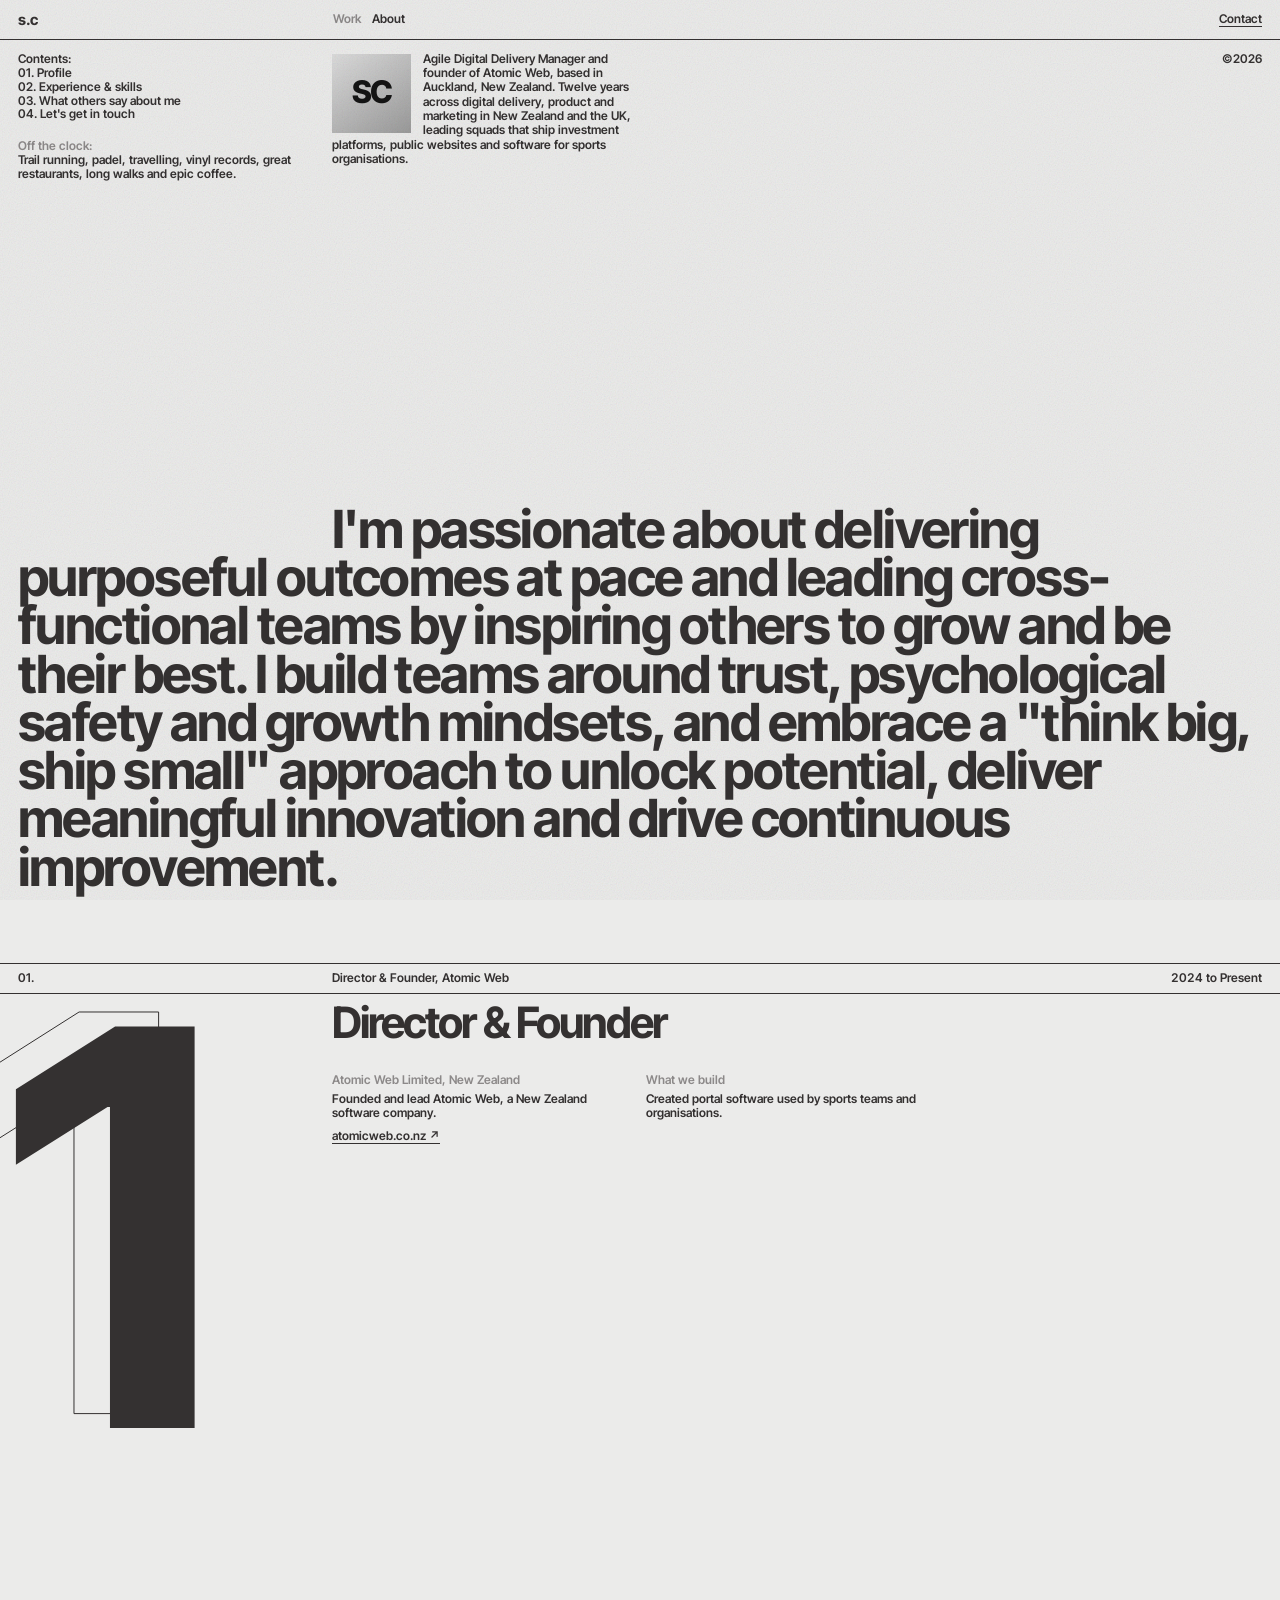
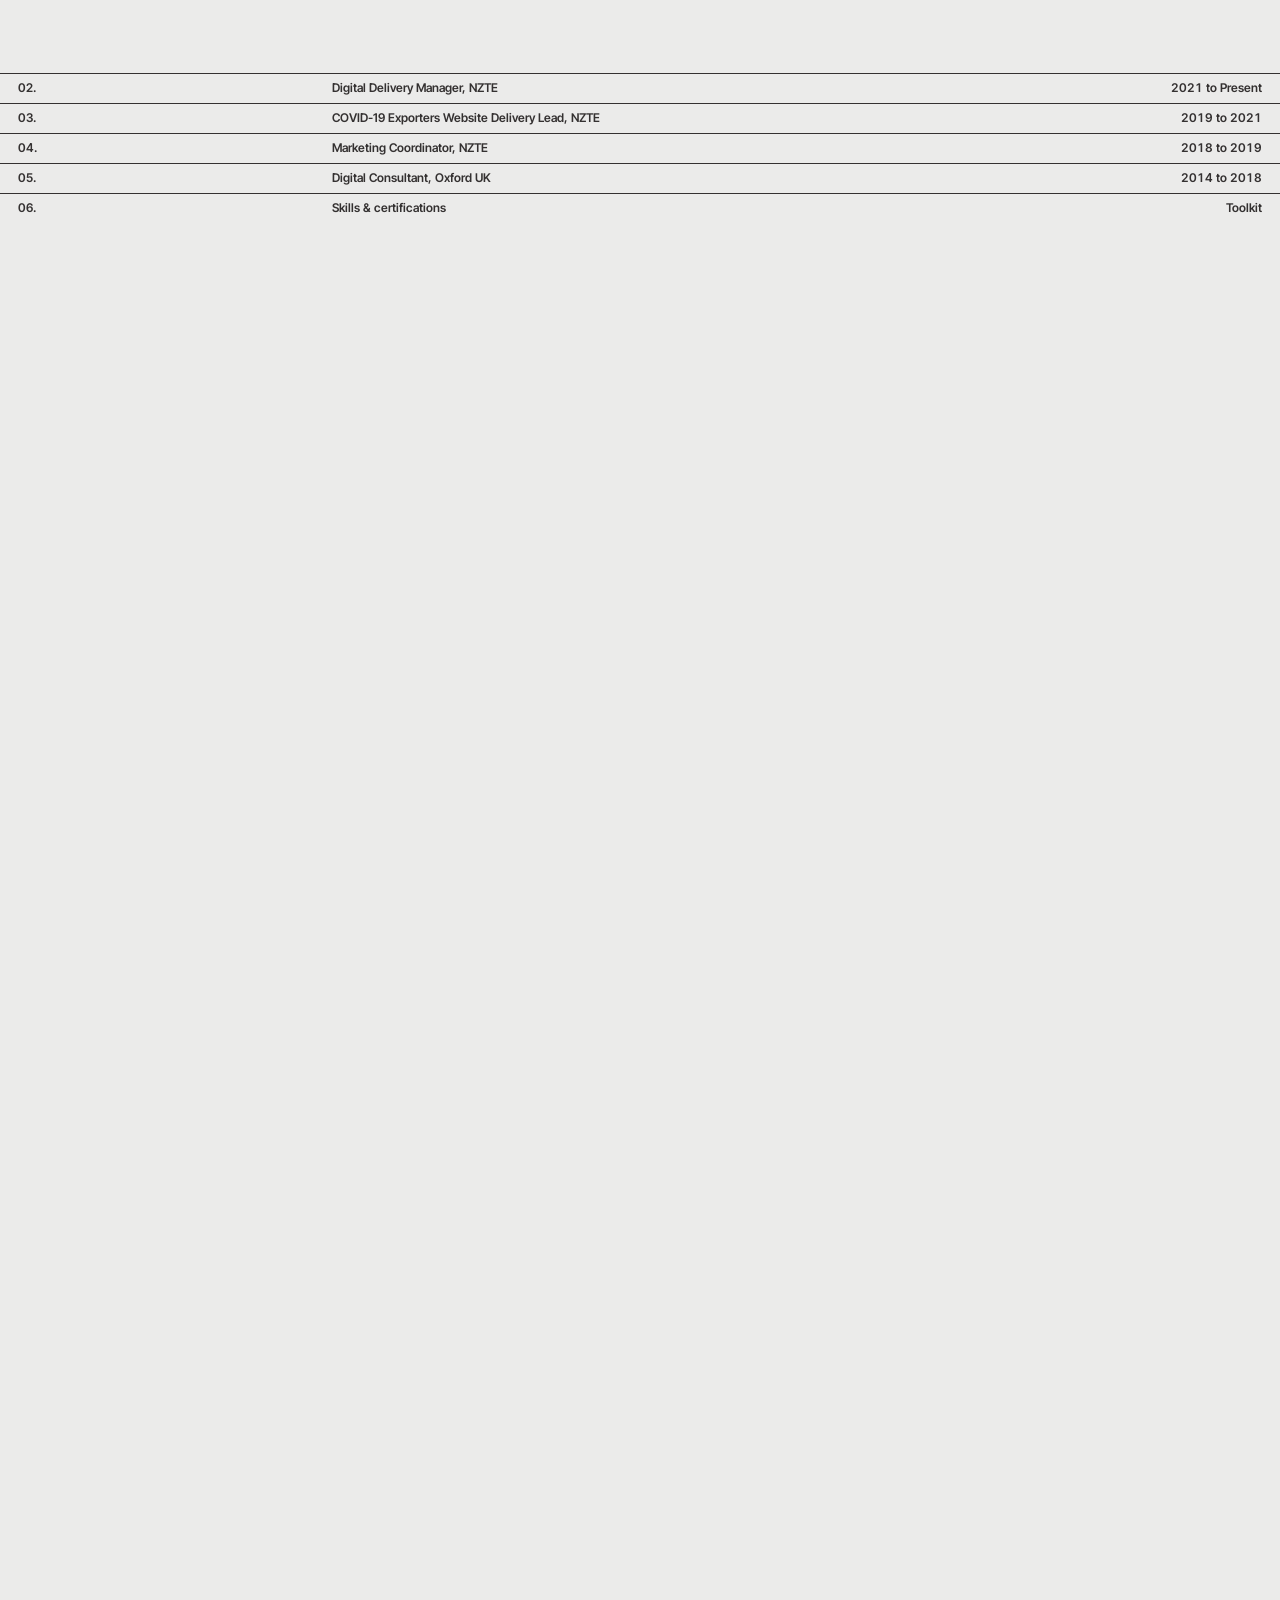
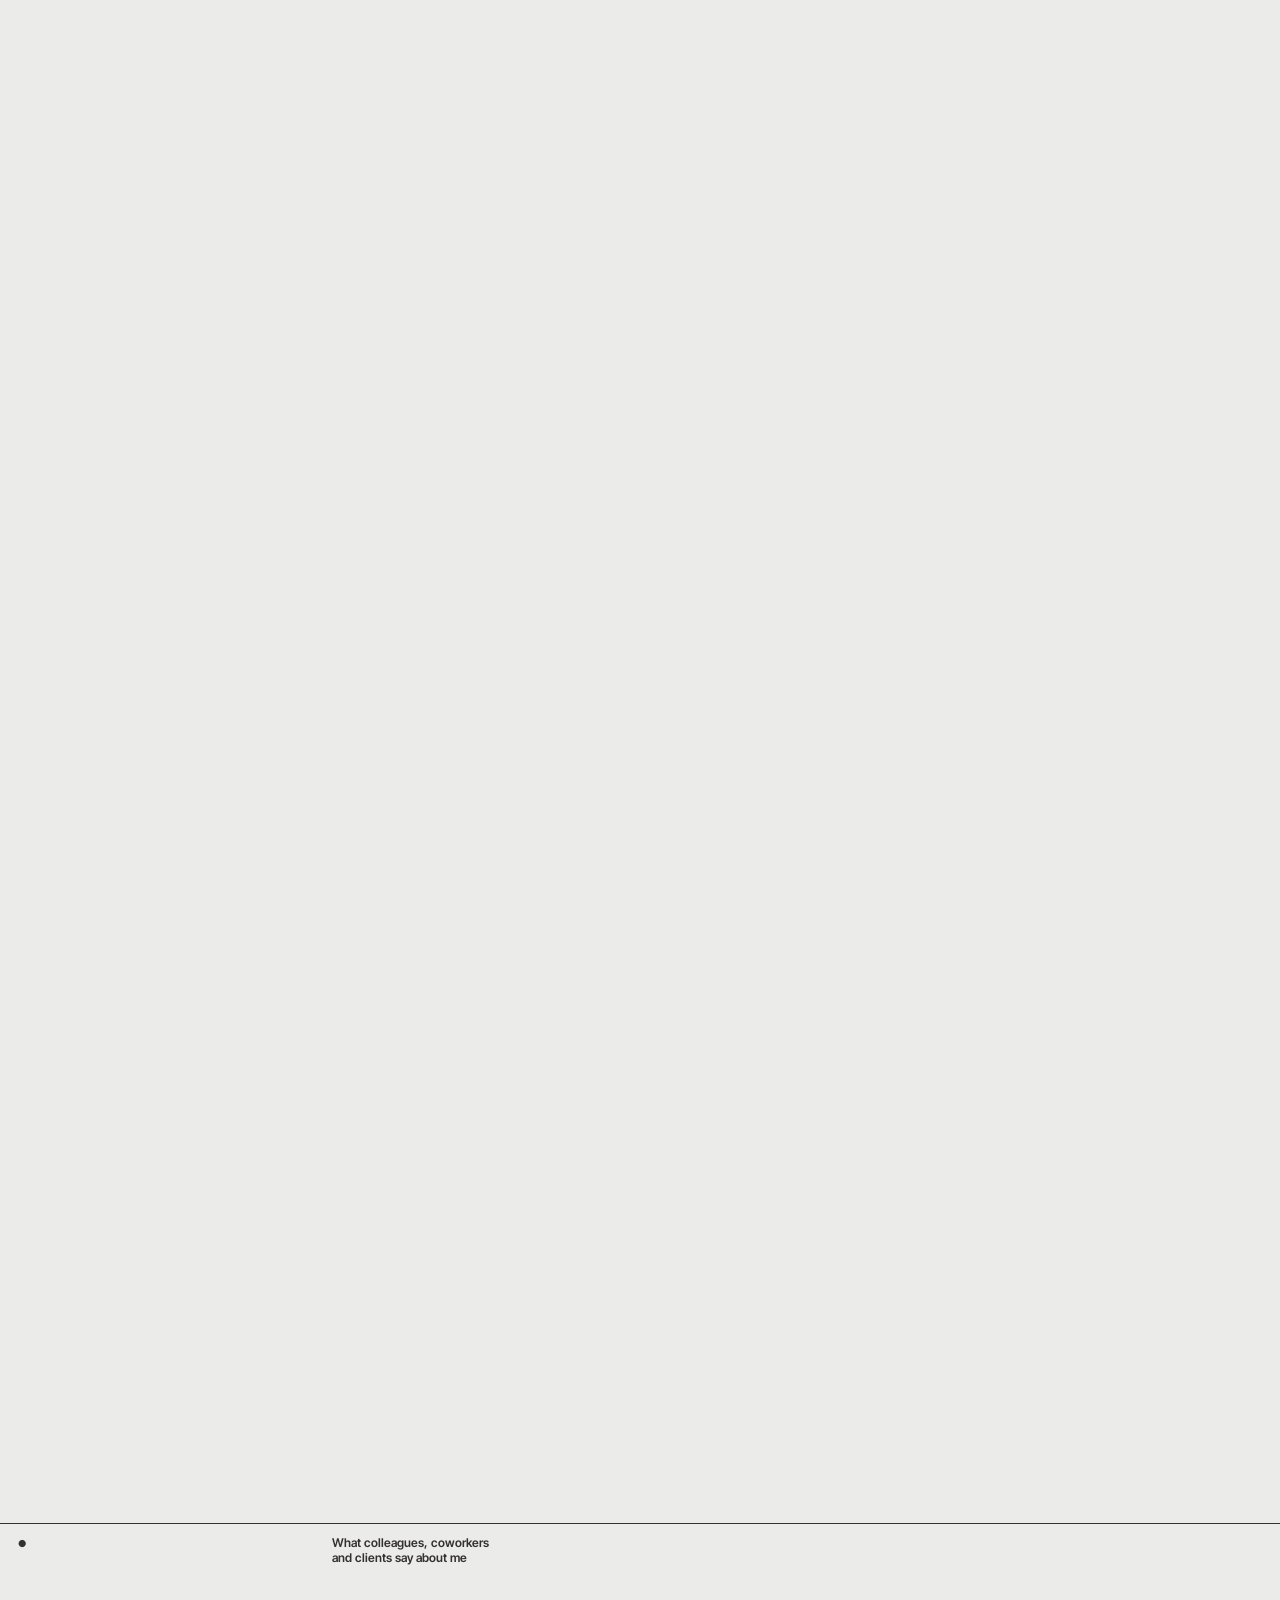
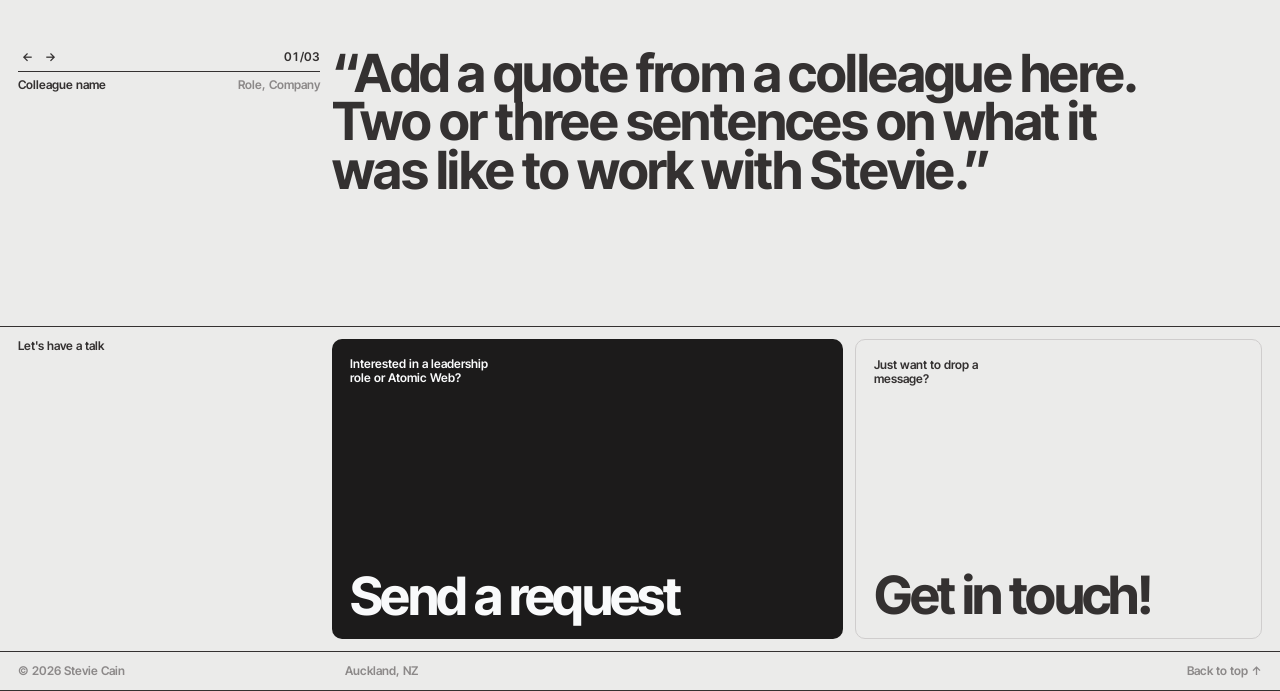
==== commit 545cbb74: "Stack About chapters on scroll and add quotes section - Experience and skills chapters pin under the" ====
--- a/about.html
+++ b/about.html
@@ -35,8 +35,8 @@
         <p>Contents:</p>
         <ol class="contents">
           <li><a href="#profile">01. Profile</a></li>
-          <li><a href="#experience">02. Experience</a></li>
-          <li><a href="#skills">03. Skills &amp; certifications</a></li>
+          <li><a href="#experience">02. Experience &amp; skills</a></li>
+          <li><a href="#quotes">03. What others say about me</a></li>
           <li><a href="#talk">04. Let's get in touch</a></li>
         </ol>
         <div class="interests">
@@ -58,10 +58,11 @@
       <p class="big-statement">I'm passionate about delivering purposeful outcomes at pace and leading cross-functional teams by inspiring others to grow and be their best. I build teams around trust, psychological safety and growth mindsets, and embrace a "think big, ship small" approach to unlock potential, deliver meaningful innovation and drive continuous improvement.</p>
     </section>
 
-    <!-- Experience chapters -->
-    <div id="experience">
-
-      <section class="chapter" id="atomic-web">
+    <!-- Experience chapters: on desktop these stack and open as you scroll -->
+    <section class="chapters" id="experience" aria-label="Experience and skills">
+      <div class="chapters-stage">
+
+      <section class="chapter chapter-panel" id="atomic-web">
         <div class="row chapter-head">
           <span class="num">01.</span>
           <span class="title">Director &amp; Founder, Atomic Web</span>
@@ -84,7 +85,7 @@
         </div>
       </section>
 
-      <section class="chapter" id="nzte-ddm">
+      <section class="chapter chapter-panel" id="nzte-ddm">
         <div class="row chapter-head">
           <span class="num">02.</span>
           <span class="title">Digital Delivery Manager, NZTE</span>
@@ -111,7 +112,7 @@
         </div>
       </section>
 
-      <section class="chapter" id="nzte-covid">
+      <section class="chapter chapter-panel" id="nzte-covid">
         <div class="row chapter-head">
           <span class="num">03.</span>
           <span class="title">COVID-19 Exporters Website Delivery Lead, NZTE</span>
@@ -134,7 +135,7 @@
         </div>
       </section>
 
-      <section class="chapter" id="nzte-marketing">
+      <section class="chapter chapter-panel" id="nzte-marketing">
         <div class="row chapter-head">
           <span class="num">04.</span>
           <span class="title">Marketing Coordinator, NZTE</span>
@@ -157,7 +158,7 @@
         </div>
       </section>
 
-      <section class="chapter" id="consultant">
+      <section class="chapter chapter-panel" id="consultant">
         <div class="row chapter-head">
           <span class="num">05.</span>
           <span class="title">Digital Consultant, Oxford UK</span>
@@ -180,10 +181,8 @@
           </div>
         </div>
       </section>
-    </div>
-
-    <!-- Skills and certifications -->
-    <section class="chapter" id="skills">
+
+    <section class="chapter chapter-panel" id="skills">
       <div class="row chapter-head">
         <span class="num">06.</span>
         <span class="title">Skills &amp; certifications</span>
@@ -219,6 +218,40 @@
       </div>
     </section>
 
+      </div>
+    </section>
+
+    <!-- Quotes (placeholders until real quotes are added) -->
+    <section class="quotes" id="quotes" aria-roledescription="carousel" aria-label="What colleagues, coworkers and clients say about me">
+      <div class="row quotes-head">
+        <span class="side" aria-hidden="true">●</span>
+        <p class="main no-rule">What colleagues, coworkers<br>and clients say about me</p>
+      </div>
+      <div class="row quotes-body">
+        <div class="cell side">
+          <div class="quote-nav">
+            <div class="quote-arrows">
+              <button type="button" class="quote-btn" data-quote-prev aria-label="Previous quote">←</button>
+              <button type="button" class="quote-btn" data-quote-next aria-label="Next quote">→</button>
+            </div>
+            <span class="quote-count" data-quote-count>01/03</span>
+          </div>
+          <div class="quote-who">
+            <span data-quote-name>Colleague name</span>
+            <span data-quote-role class="label">Role, Company</span>
+          </div>
+        </div>
+        <div class="cell main no-rule">
+          <blockquote class="quote-text" data-quote-text aria-live="polite">“Add a quote from a colleague here. Two or three sentences on what it was like to work with Stevie.”</blockquote>
+        </div>
+      </div>
+      <template data-quotes>
+        <figure data-name="Colleague name" data-role="Role, Company">“Add a quote from a colleague here. Two or three sentences on what it was like to work with Stevie.”</figure>
+        <figure data-name="Team member name" data-role="Role, Company">“Add a quote from someone in your team here. What changed for them while working with you?”</figure>
+        <figure data-name="Client or partner name" data-role="Role, Company">“Add a quote from a client or partner here. What did your delivery make possible for them?”</figure>
+      </template>
+    </section>
+
     <!-- Contact -->
     <section class="row talk" id="talk">
       <div class="cell side"><p>Let's have a talk</p></div>
--- a/styles.css
+++ b/styles.css
@@ -268,6 +268,57 @@
 .chapter-col .pair { display: flex; justify-content: space-between; gap: var(--u); }
 .chapter-col .pair span:last-child { color: var(--muted); text-align: right; }
 
+/* Chapter stack (desktop): the stage pins under the top bar and each
+   chapter slides up over the previous one as the page scrolls */
+.chapters { position: relative; }
+.chapters.is-stacked .chapters-stage {
+  position: sticky; top: var(--bar-h, 44px);
+  height: calc(100vh - var(--bar-h, 44px));
+  height: calc(100svh - var(--bar-h, 44px));
+  overflow: hidden;
+}
+.chapters.is-stacked .chapter-panel {
+  position: absolute; left: 0; right: 0; top: 0;
+  background: var(--bg);
+  overflow: hidden;
+  will-change: transform;
+}
+.chapters.is-stacked .chapter-panel::after {
+  content: ''; position: absolute; inset: 0; pointer-events: none;
+  background: #000; opacity: calc(var(--dim, 0) * 0.08);
+}
+.chapters.is-stacked .chapter-head { position: relative; top: auto; margin-top: 0; border-bottom: 0; }
+.chapters.is-stacked .chapter-body { min-height: 0; height: 100%; border-top: 1px solid var(--line); }
+.chapters.is-stacked .numeral { top: calc(var(--u) * 1.5); }
+
+/* Quotes */
+.quotes { border-top: 1px solid var(--line); }
+.quotes-head { border-bottom: 0; padding-block: var(--u) calc(var(--u) * 6); align-items: start; }
+.quotes-head .side { font-size: calc(var(--u) * 0.8); padding-top: 2px; }
+.quotes-body { border-bottom: 0; padding-bottom: calc(var(--u) * 10); }
+.quote-nav { display: flex; justify-content: space-between; align-items: center; padding-bottom: calc(var(--u) * 0.5); border-bottom: 1px solid var(--line); }
+.quote-arrows { display: flex; gap: 4px; }
+.quote-btn {
+  background: none; border: 0; cursor: pointer; padding: 2px 4px;
+  font-size: var(--u); font-weight: 600; line-height: 1;
+}
+.quote-btn:hover { color: var(--muted); }
+.quote-btn:focus-visible { outline: 2px solid var(--text); outline-offset: 2px; }
+.quote-count { font-variant-numeric: tabular-nums; }
+.quote-who { display: flex; justify-content: space-between; gap: var(--u); padding-top: calc(var(--u) * 0.5); }
+.quote-who [data-quote-role] { text-align: right; }
+.quote-text {
+  grid-column: 1 / -1;
+  max-width: 15.5em;
+  font-weight: 700;
+  font-size: calc(var(--u) * 4.375);
+  line-height: 0.92;
+  letter-spacing: -0.03em;
+  transition: opacity .3s ease;
+}
+.quotes.fading .quote-text, .quotes.fading .quote-who { opacity: 0; }
+.quote-who { transition: opacity .3s ease; }
+
 .talk { border-top: 1px solid var(--line); border-bottom: 0; }
 .talk .cell { padding-block: var(--u); }
 .talk .cards { grid-column: 4 / 13; display: grid; grid-template-columns: repeat(9, minmax(0, 1fr)); column-gap: var(--u); }
@@ -336,6 +387,11 @@
   .chapter-body { min-height: 0; }
   .chapter-body .side { display: none; }
   .chapter-body .spacer { display: none; }
+  .quotes-head { padding-block: 16px 24px; grid-template-columns: auto 1fr; column-gap: 12px; }
+  .quotes-head .side, .quotes-head .main { grid-column: auto; border-top: 0; }
+  .quotes-body { padding-bottom: 48px; }
+  .quotes-body .main { padding-top: 24px; }
+  .quote-text { font-size: 34px; }
   .chapter-body .main { border-top: 0; padding-top: 16px; }
   .chapter-title { font-size: 32px; margin-bottom: 12px; }
   .talk .side { padding-bottom: 0; }
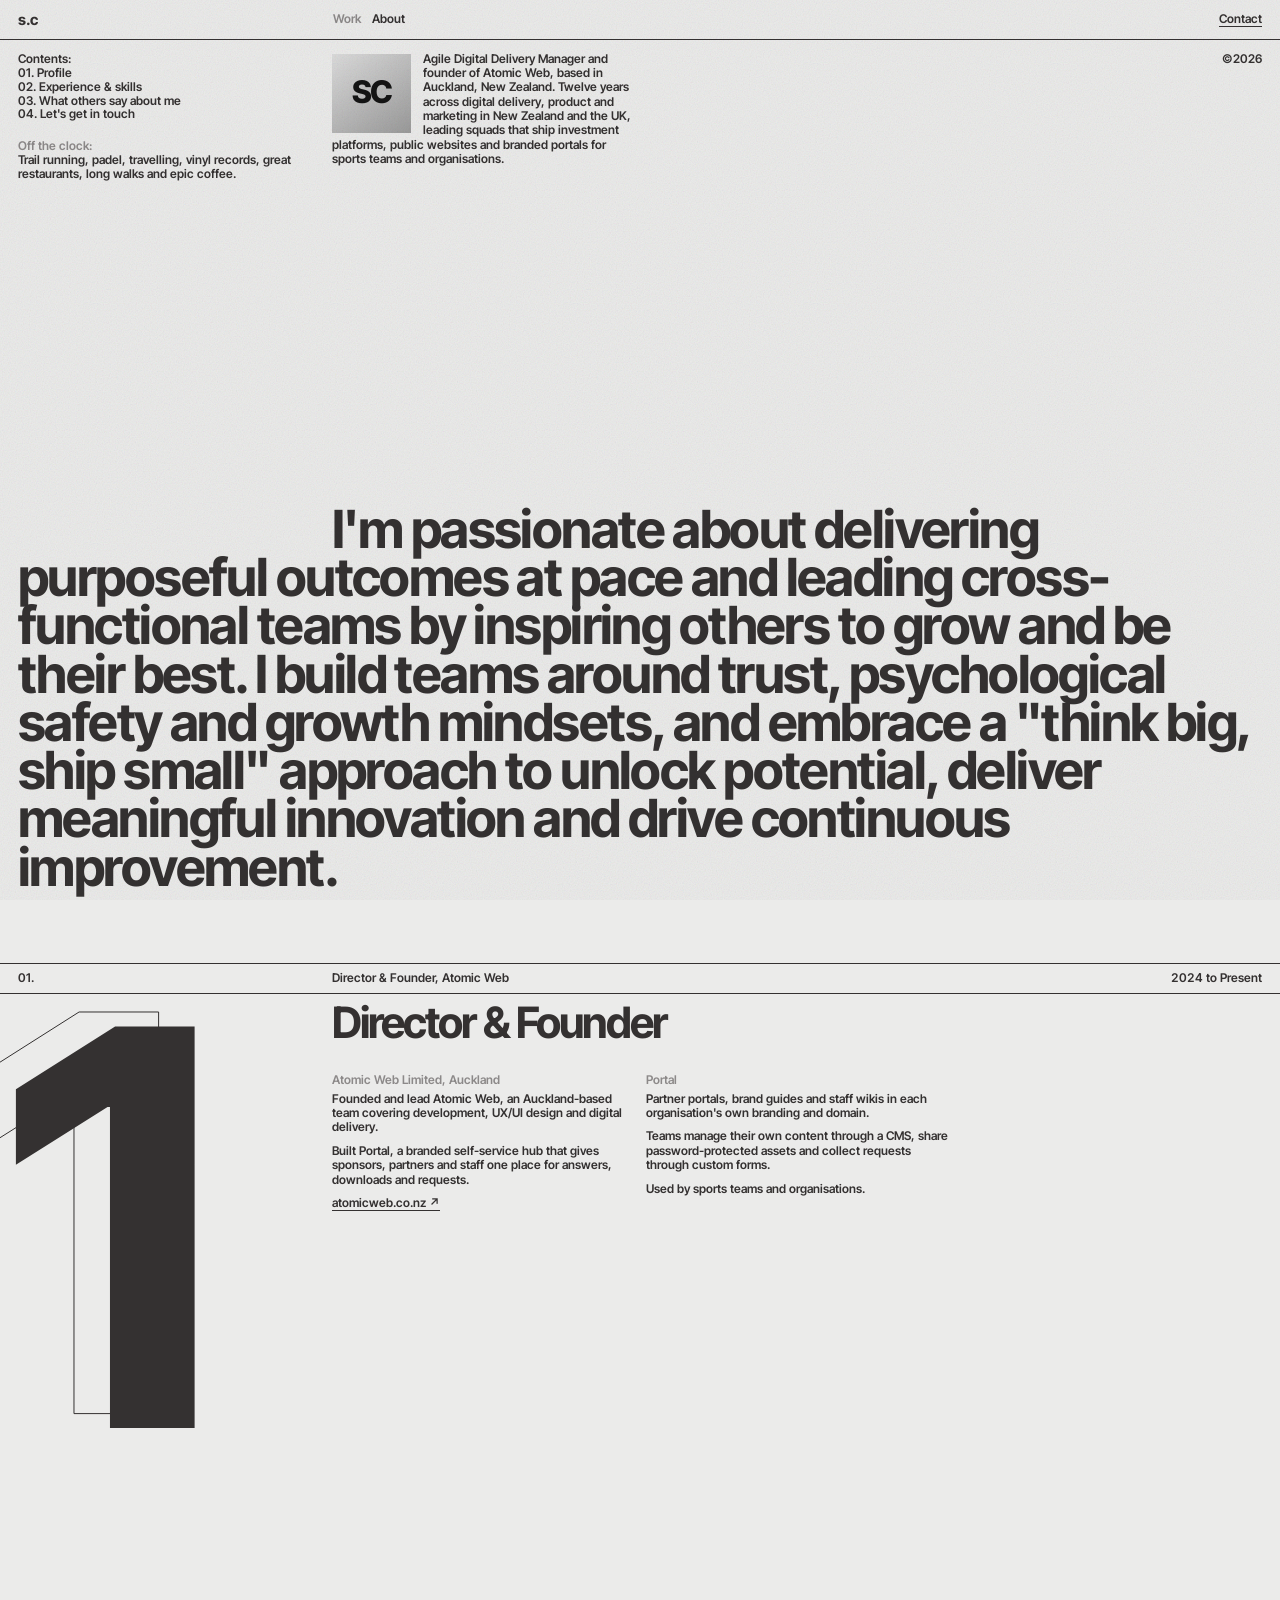
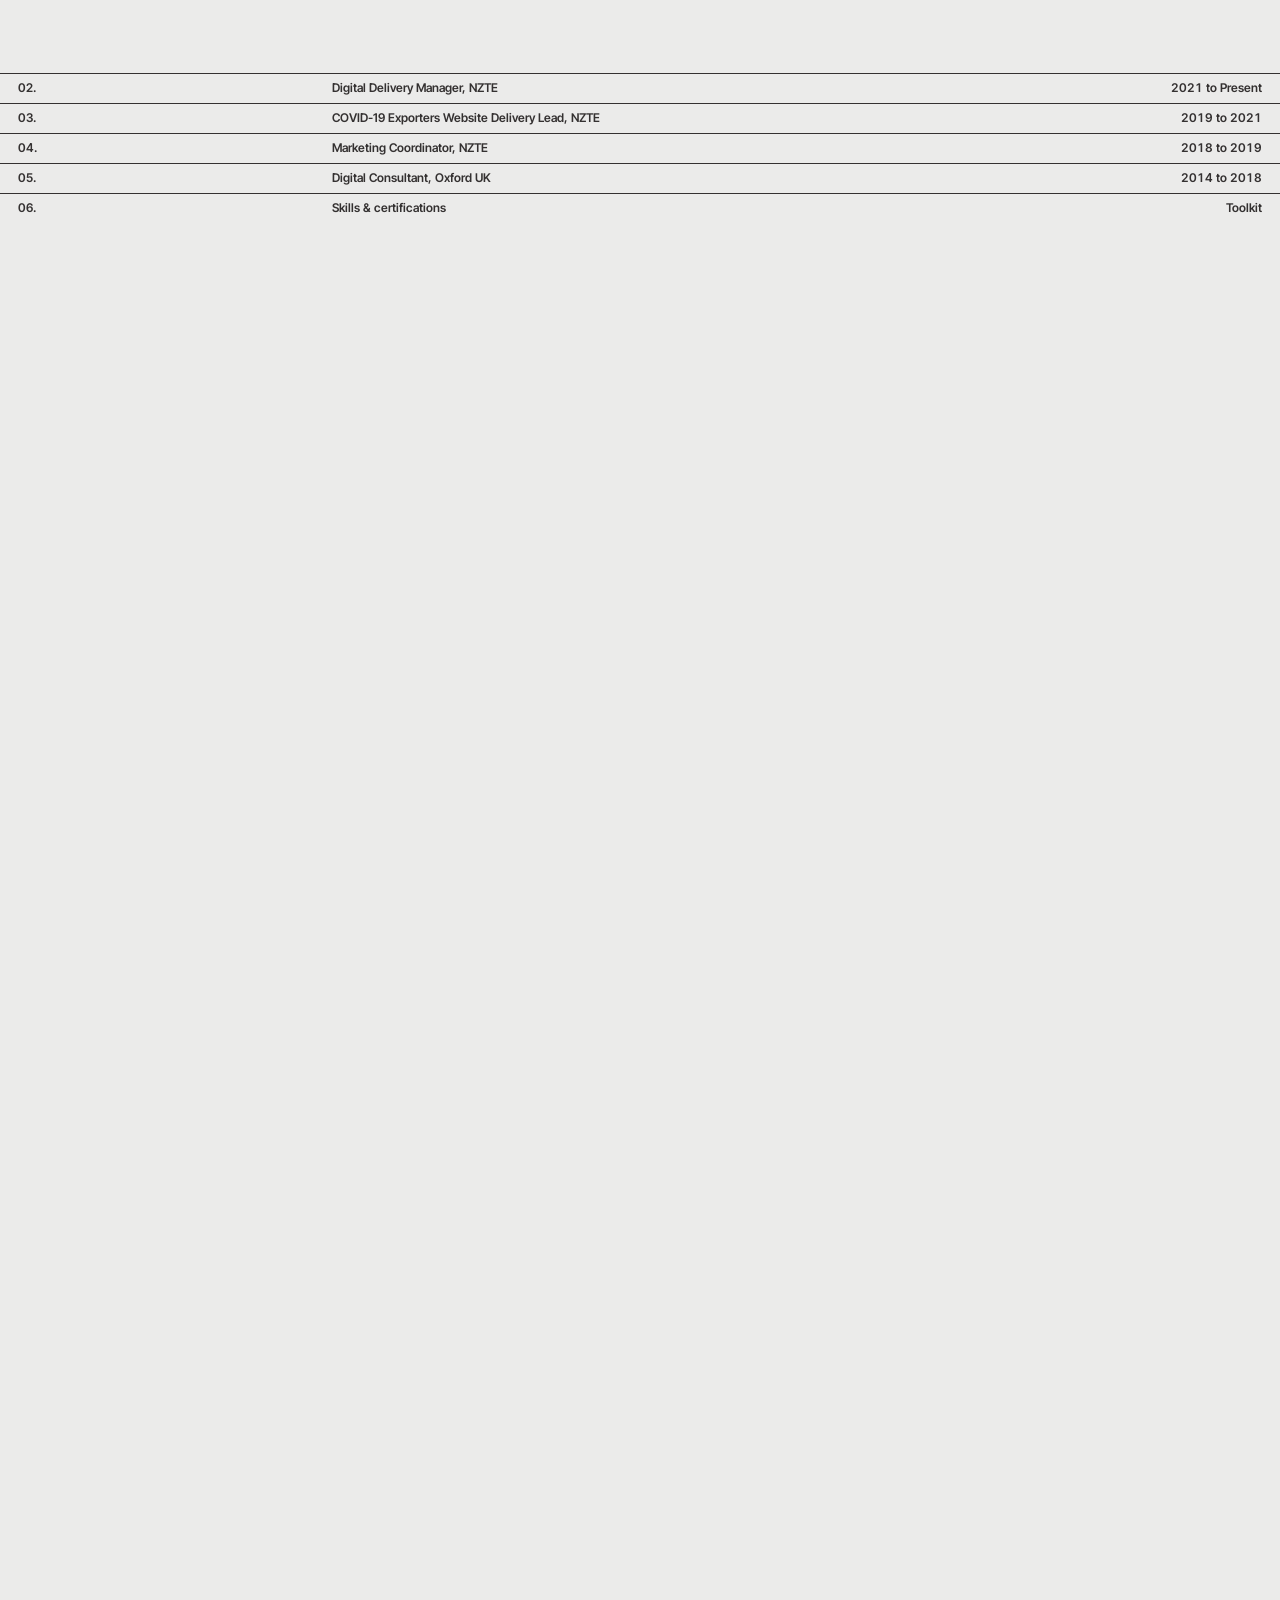
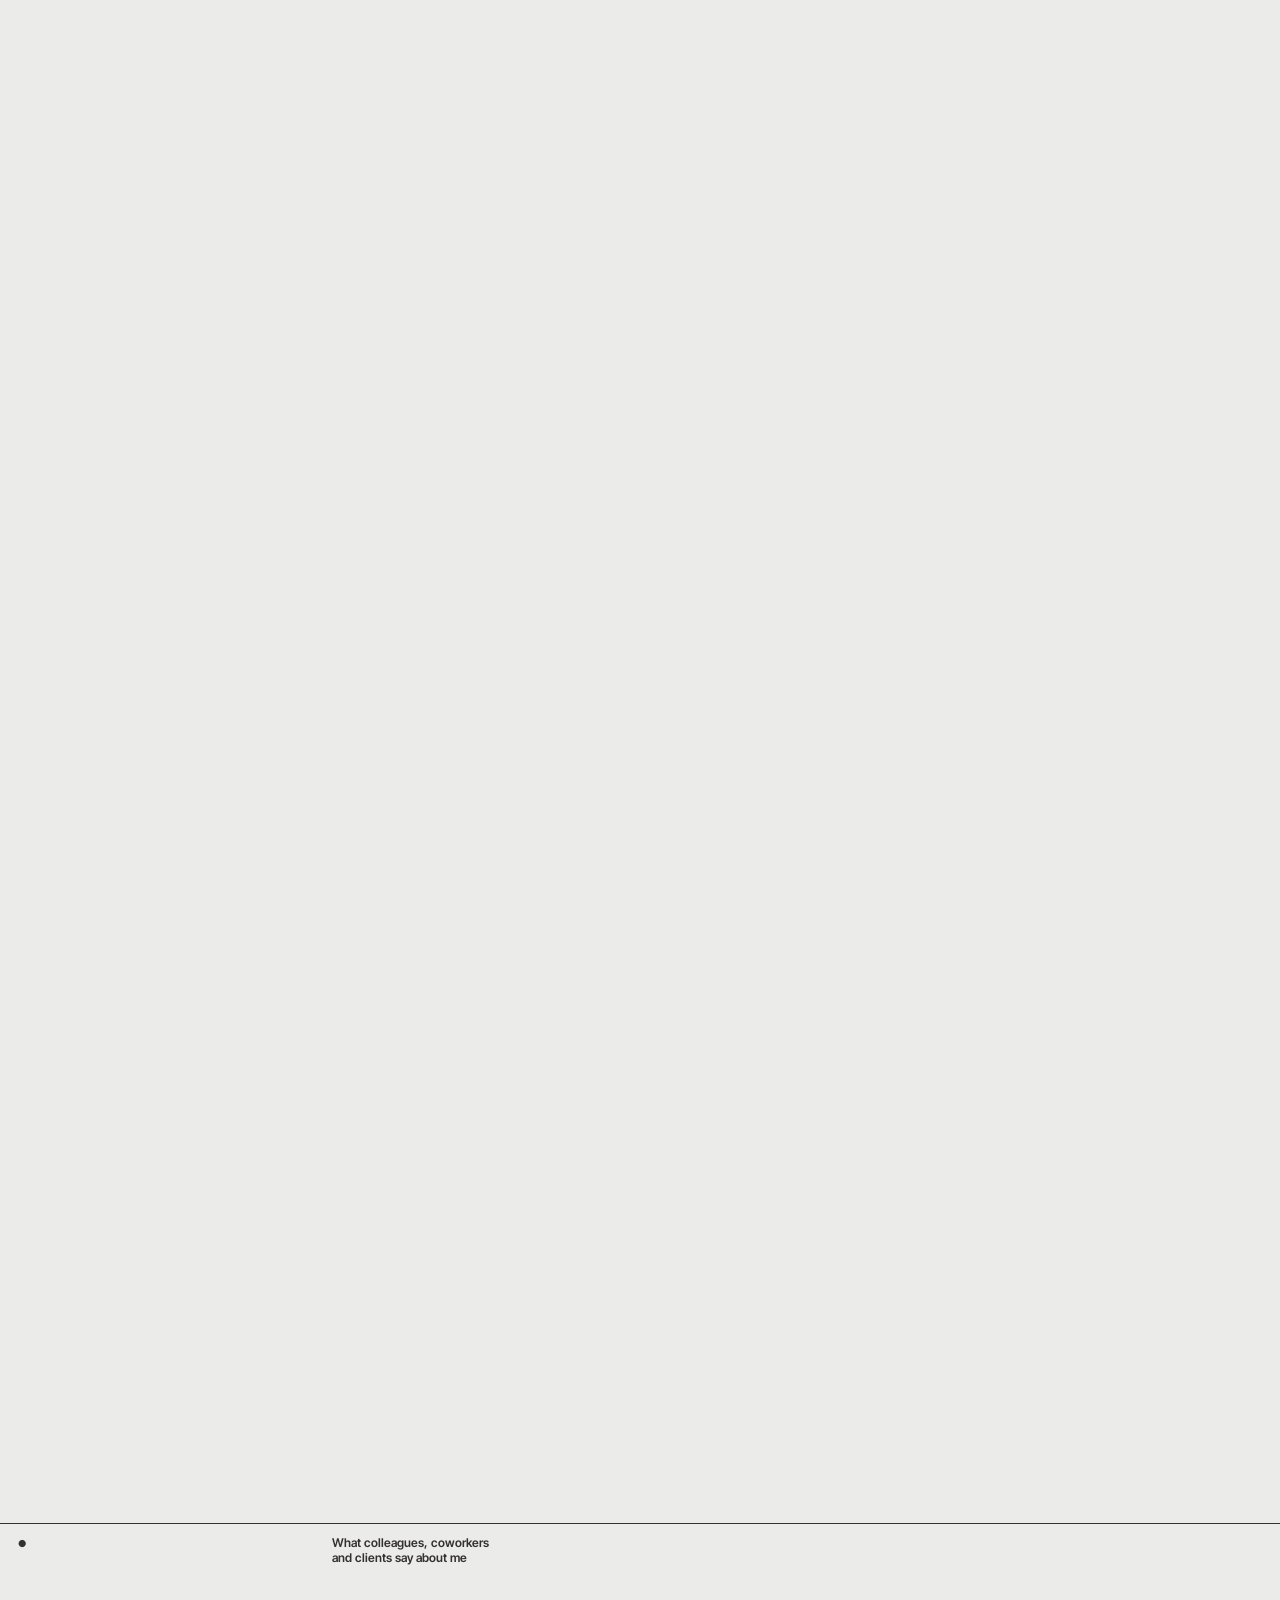
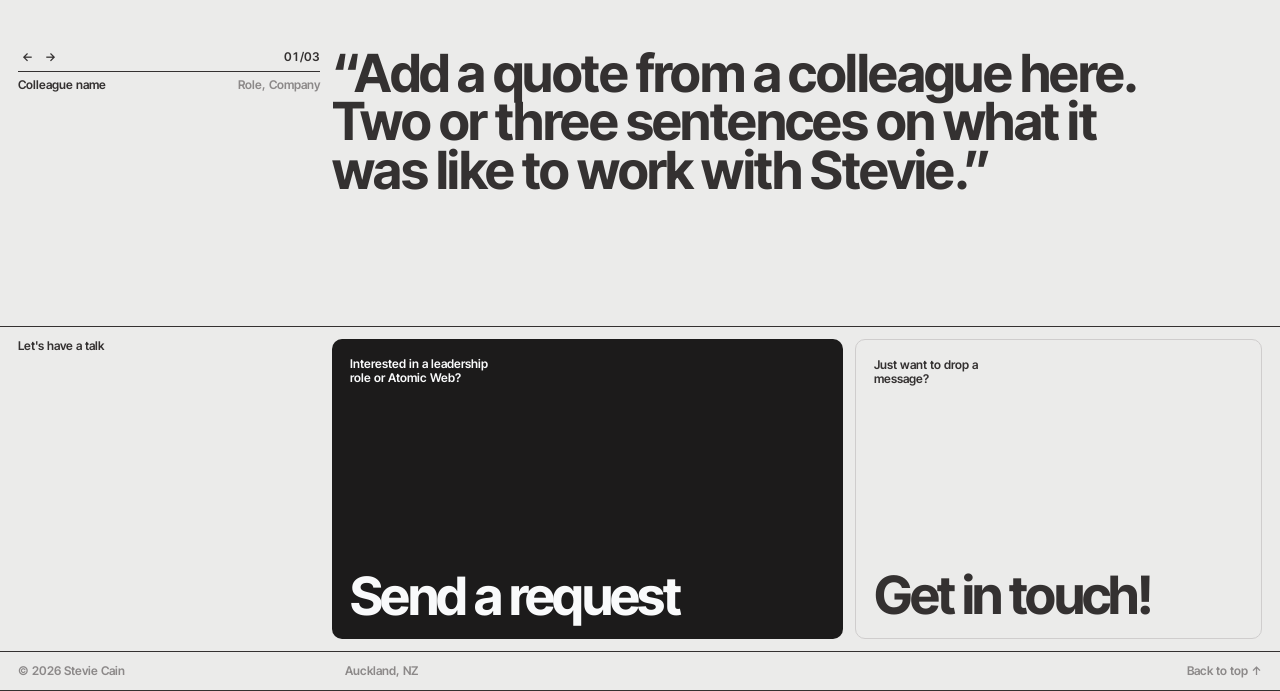
==== commit dded768f: "Use the correct Atomic Web details Describe Atomic Web and Portal (branded self-service hubs for spo" ====
--- a/about.html
+++ b/about.html
@@ -47,7 +47,7 @@
       <div class="cell main no-rule">
         <div class="intro-text">
           <div class="monogram" role="img" aria-label="Stevie Cain monogram">SC</div>
-          <p>Agile Digital Delivery Manager and founder of Atomic Web, based in Auckland, New Zealand. Twelve years across digital delivery, product and marketing in New Zealand and the UK, leading squads that ship investment platforms, public websites and software for sports organisations.</p>
+          <p>Agile Digital Delivery Manager and founder of Atomic Web, based in Auckland, New Zealand. Twelve years across digital delivery, product and marketing in New Zealand and the UK, leading squads that ship investment platforms, public websites and branded portals for sports teams and organisations.</p>
         </div>
         <p class="intro-year">©<span data-year-now>2026</span></p>
       </div>
@@ -73,13 +73,16 @@
           <div class="cell main no-rule">
             <h2 class="chapter-title">Director &amp; Founder</h2>
             <div class="chapter-col">
-              <p class="label">Atomic Web Limited, New Zealand</p>
-              <p>Founded and lead Atomic Web, a New Zealand software company.</p>
+              <p class="label">Atomic Web Limited, Auckland</p>
+              <p>Founded and lead Atomic Web, an Auckland-based team covering development, UX/UI design and digital delivery.</p>
+              <p>Built Portal, a branded self-service hub that gives sponsors, partners and staff one place for answers, downloads and requests.</p>
               <p><a href="https://atomicweb.co.nz" target="_blank" rel="noopener">atomicweb.co.nz ↗</a></p>
             </div>
             <div class="chapter-col">
-              <p class="label">What we build</p>
-              <p>Created portal software used by sports teams and organisations.</p>
+              <p class="label">Portal</p>
+              <p>Partner portals, brand guides and staff wikis in each organisation's own branding and domain.</p>
+              <p>Teams manage their own content through a CMS, share password-protected assets and collect requests through custom forms.</p>
+              <p>Used by sports teams and organisations.</p>
             </div>
           </div>
         </div>
--- a/styles.css
+++ b/styles.css
@@ -178,7 +178,7 @@
 .t-atomic { background: #000; color: var(--text); }
 .t-atomic .logo-mark { position: absolute; right: -4%; top: -4%; width: 56%; height: auto; pointer-events: none; }
 .t-atomic .tile-kicker { color: var(--c-green); }
-.t-atomic .tile-big { font-size: 21cqw; }
+.t-atomic .tile-big { font-size: 16cqw; }
 .t-atomic .tile-big span { color: var(--c-green); }
 
 .t-invest { background: var(--c-blue); color: #F9FAFB; }
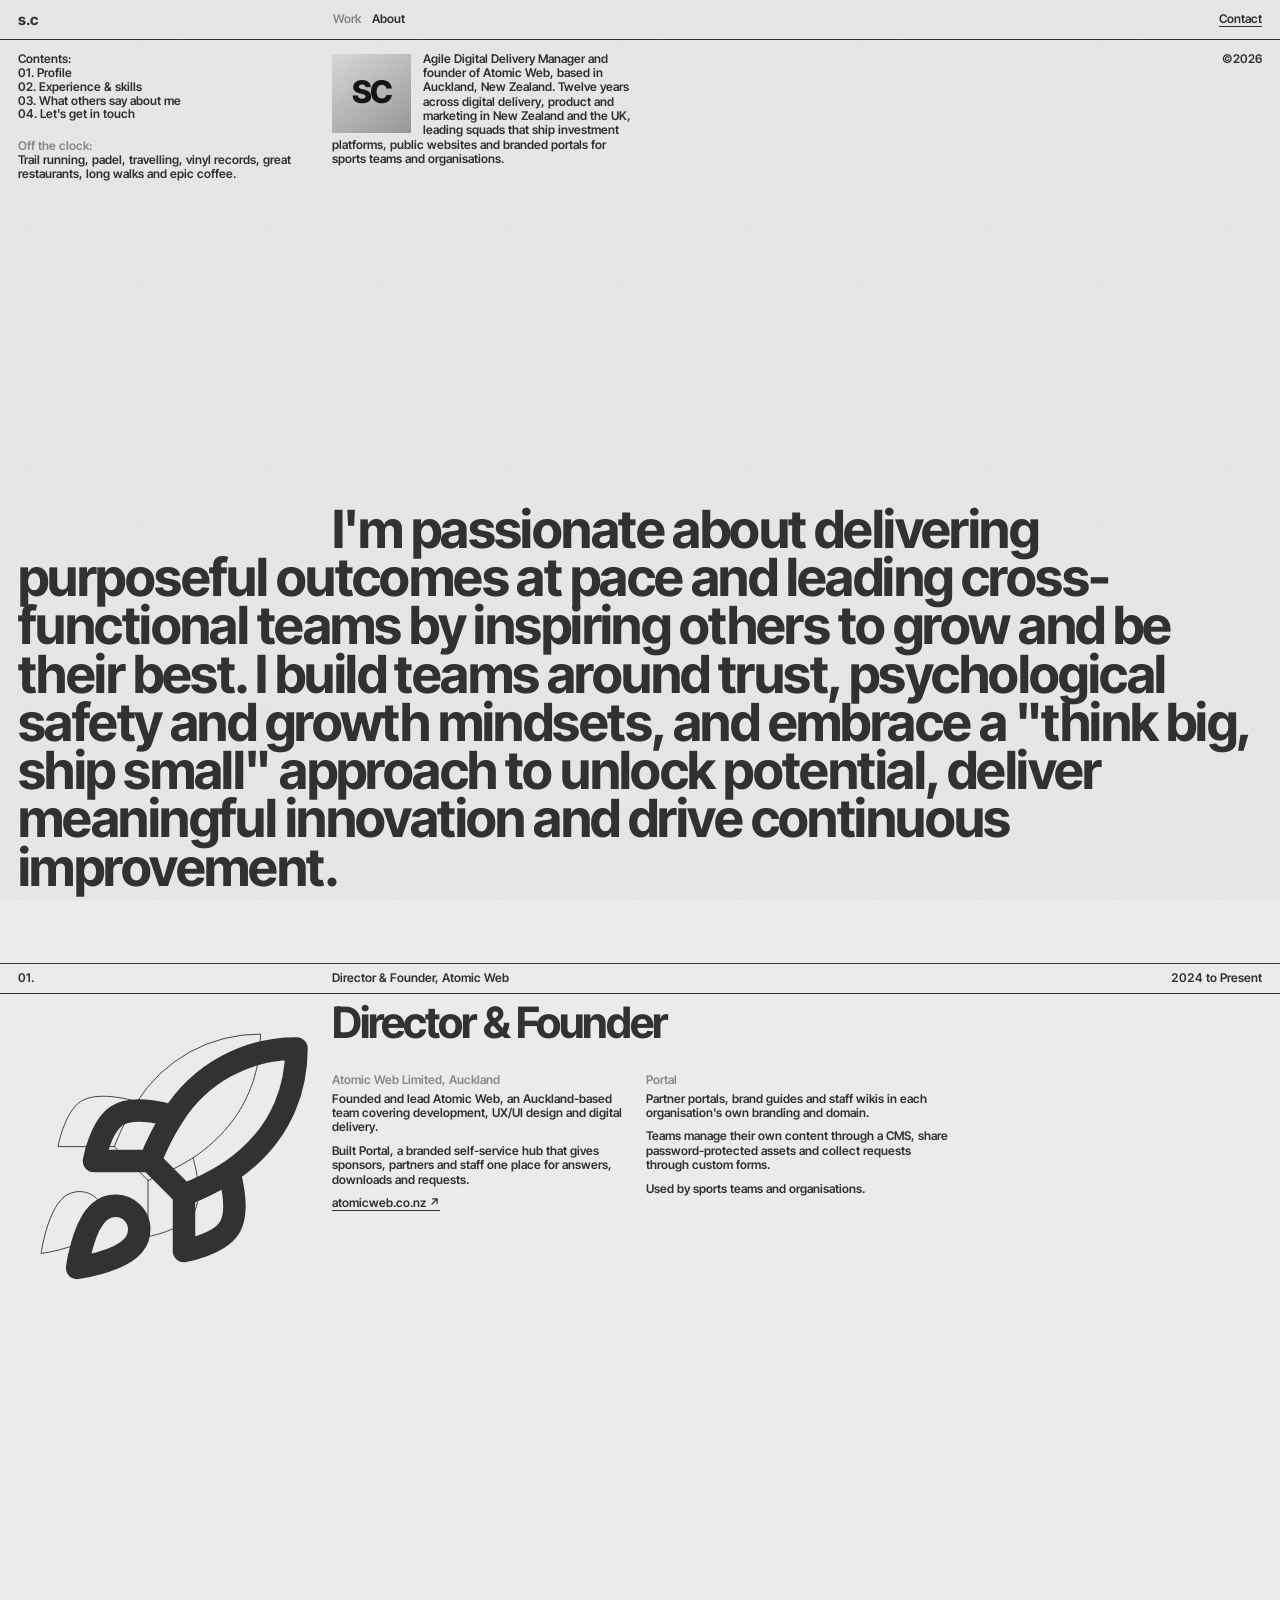
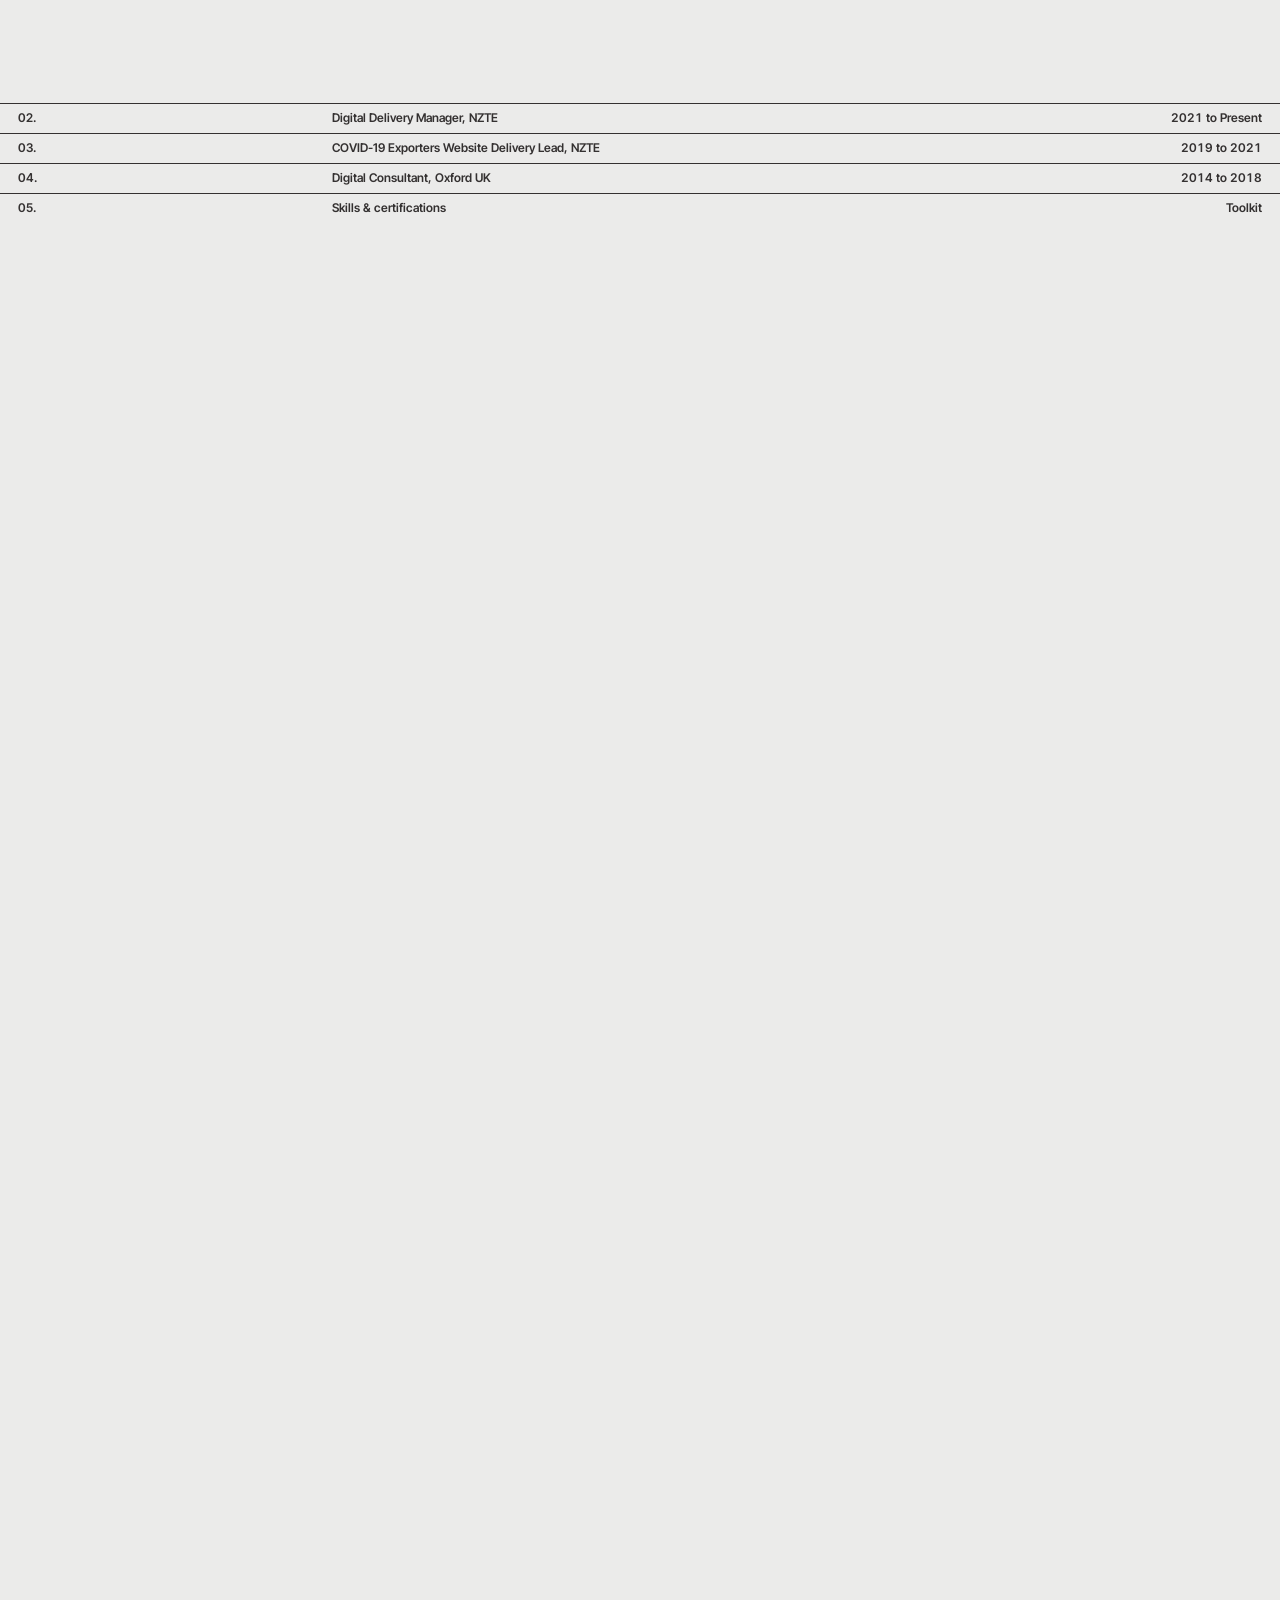
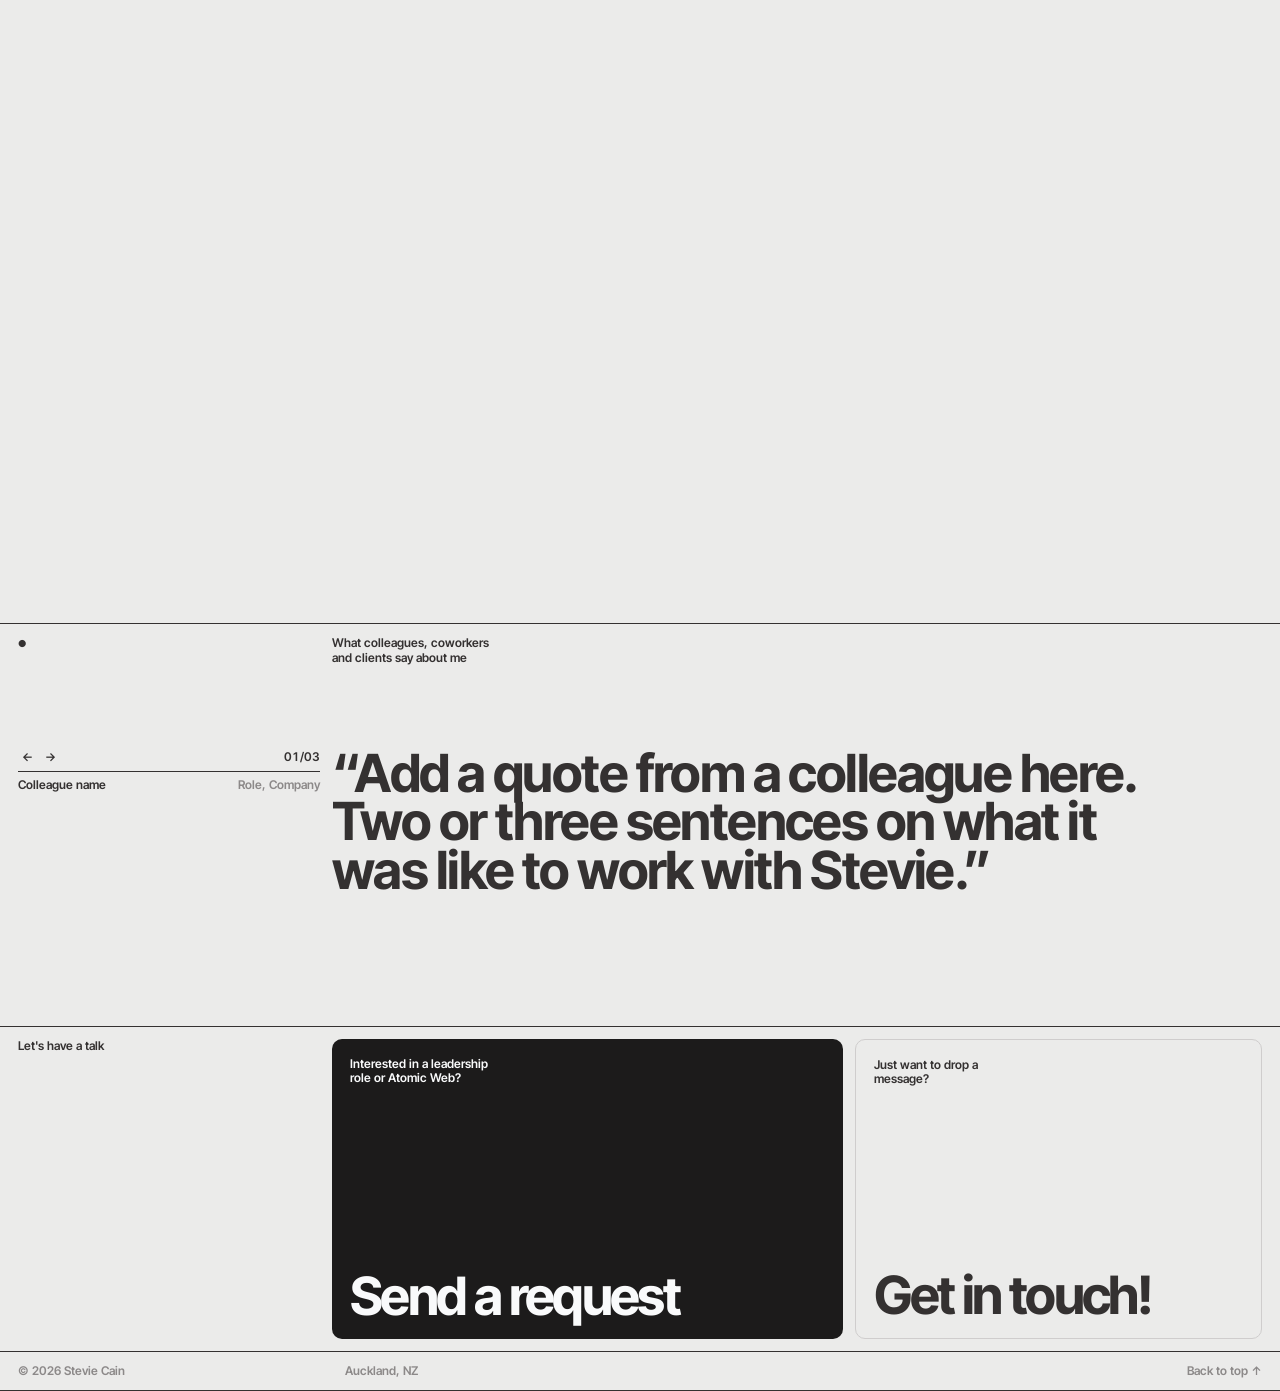
==== commit c572bfa6: "Animated icons for About chapters; remove Marketing Coordinator - Replace the 01-04 numerals with an" ====
--- a/about.html
+++ b/about.html
@@ -69,7 +69,9 @@
           <span class="years">2024 to Present</span>
         </div>
         <div class="row chapter-body">
-          <div class="cell side" aria-hidden="true"><span class="numeral outline">1</span><span class="numeral">1</span></div>
+          <div class="cell side" aria-hidden="true">
+            <span class="chapter-icon mi-rocket"><svg class="chapter-icon-echo" viewBox="0 0 24 24" fill="none" stroke="currentColor" stroke-width="2" stroke-linecap="round" stroke-linejoin="round"><path class="mi-rocket-fire" d="M4.5 16.5c-1.5 1.26-2 5-2 5s3.74-.5 5-2c.71-.84.7-2.13-.09-2.91a2.18 2.18 0 0 0-2.91-.09z"/><path d="m12 15-3-3a22 22 0 0 1 2-3.95A12.88 12.88 0 0 1 22 2c0 2.72-.78 7.5-6 11a22.35 22.35 0 0 1-4 2z"/><path d="M9 12H4s.55-3.03 2-4c1.62-1.08 5 0 5 0"/><path d="M12 15v5s3.03-.55 4-2c1.08-1.62 0-5 0-5"/></svg><svg class="chapter-icon-main" viewBox="0 0 24 24" fill="none" stroke="currentColor" stroke-width="2" stroke-linecap="round" stroke-linejoin="round"><path class="mi-rocket-fire" d="M4.5 16.5c-1.5 1.26-2 5-2 5s3.74-.5 5-2c.71-.84.7-2.13-.09-2.91a2.18 2.18 0 0 0-2.91-.09z"/><path d="m12 15-3-3a22 22 0 0 1 2-3.95A12.88 12.88 0 0 1 22 2c0 2.72-.78 7.5-6 11a22.35 22.35 0 0 1-4 2z"/><path d="M9 12H4s.55-3.03 2-4c1.62-1.08 5 0 5 0"/><path d="M12 15v5s3.03-.55 4-2c1.08-1.62 0-5 0-5"/></svg></span>
+          </div>
           <div class="cell main no-rule">
             <h2 class="chapter-title">Director &amp; Founder</h2>
             <div class="chapter-col">
@@ -95,7 +97,9 @@
           <span class="years">2021 to Present</span>
         </div>
         <div class="row chapter-body">
-          <div class="cell side" aria-hidden="true"><span class="numeral outline">2</span><span class="numeral">2</span></div>
+          <div class="cell side" aria-hidden="true">
+            <span class="chapter-icon mi-gantt"><svg class="chapter-icon-echo" viewBox="0 0 24 24" fill="none" stroke="currentColor" stroke-width="2" stroke-linecap="round" stroke-linejoin="round"><path class="mi-gantt-line" d="M8 6h10"/><path class="mi-gantt-line" d="M6 12h9"/><path class="mi-gantt-line" d="M11 18h7"/></svg><svg class="chapter-icon-main" viewBox="0 0 24 24" fill="none" stroke="currentColor" stroke-width="2" stroke-linecap="round" stroke-linejoin="round"><path class="mi-gantt-line" d="M8 6h10"/><path class="mi-gantt-line" d="M6 12h9"/><path class="mi-gantt-line" d="M11 18h7"/></svg></span>
+          </div>
           <div class="cell main no-rule">
             <h2 class="chapter-title">Digital Delivery Manager</h2>
             <div class="chapter-col">
@@ -122,7 +126,9 @@
           <span class="years">2019 to 2021</span>
         </div>
         <div class="row chapter-body">
-          <div class="cell side" aria-hidden="true"><span class="numeral outline">3</span><span class="numeral">3</span></div>
+          <div class="cell side" aria-hidden="true">
+            <span class="chapter-icon mi-layout"><svg class="chapter-icon-echo" viewBox="0 0 24 24" fill="none" stroke="currentColor" stroke-width="2" stroke-linecap="round" stroke-linejoin="round"><rect class="mi-layout-top" width="18" height="7" x="3" y="3" rx="1"/><rect class="mi-layout-left" width="9" height="7" x="3" y="14" rx="1"/><rect class="mi-layout-right" width="5" height="7" x="16" y="14" rx="1"/></svg><svg class="chapter-icon-main" viewBox="0 0 24 24" fill="none" stroke="currentColor" stroke-width="2" stroke-linecap="round" stroke-linejoin="round"><rect class="mi-layout-top" width="18" height="7" x="3" y="3" rx="1"/><rect class="mi-layout-left" width="9" height="7" x="3" y="14" rx="1"/><rect class="mi-layout-right" width="5" height="7" x="16" y="14" rx="1"/></svg></span>
+          </div>
           <div class="cell main no-rule">
             <h2 class="chapter-title">COVID-19 Exporters Website Delivery Lead</h2>
             <div class="chapter-col">
@@ -138,37 +144,16 @@
         </div>
       </section>
 
-      <section class="chapter chapter-panel" id="nzte-marketing">
+      <section class="chapter chapter-panel" id="consultant">
         <div class="row chapter-head">
           <span class="num">04.</span>
-          <span class="title">Marketing Coordinator, NZTE</span>
-          <span class="years">2018 to 2019</span>
-        </div>
-        <div class="row chapter-body">
-          <div class="cell side" aria-hidden="true"><span class="numeral outline">4</span><span class="numeral">4</span></div>
-          <div class="cell main no-rule">
-            <h2 class="chapter-title">Marketing Coordinator</h2>
-            <div class="chapter-col">
-              <p class="label">New Zealand Trade &amp; Enterprise, Auckland</p>
-              <p>Led campaigns and resources helping New Zealand exporters tell their brand stories to the world.</p>
-              <p>Closed capability gaps by leading micro-site and campaign page builds for Expo 2020, NZIBA, the Regional Business Partner Network and the International Trade website.</p>
-            </div>
-            <div class="chapter-col">
-              <p class="label spacer" aria-hidden="true">&nbsp;</p>
-              <p>Worked with NZTE's regional and global teams to plan and deliver in-market goals and activities.</p>
-            </div>
-          </div>
-        </div>
-      </section>
-
-      <section class="chapter chapter-panel" id="consultant">
-        <div class="row chapter-head">
-          <span class="num">05.</span>
           <span class="title">Digital Consultant, Oxford UK</span>
           <span class="years">2014 to 2018</span>
         </div>
         <div class="row chapter-body">
-          <div class="cell side" aria-hidden="true"><span class="numeral outline">5</span><span class="numeral">5</span></div>
+          <div class="cell side" aria-hidden="true">
+            <span class="chapter-icon mi-question"><svg class="chapter-icon-echo" viewBox="0 0 24 24" fill="none" stroke="currentColor" stroke-width="2" stroke-linecap="round" stroke-linejoin="round"><g class="mi-question-group"><path d="M7.9 20A9 9 0 1 0 4 16.1L2 22Z"/><path class="mi-question-mark" d="M9.09 9a3 3 0 0 1 5.83 1c0 2-3 3-3 3"/><path d="M12 17h.01"/></g></svg><svg class="chapter-icon-main" viewBox="0 0 24 24" fill="none" stroke="currentColor" stroke-width="2" stroke-linecap="round" stroke-linejoin="round"><g class="mi-question-group"><path d="M7.9 20A9 9 0 1 0 4 16.1L2 22Z"/><path class="mi-question-mark" d="M9.09 9a3 3 0 0 1 5.83 1c0 2-3 3-3 3"/><path d="M12 17h.01"/></g></svg></span>
+          </div>
           <div class="cell main no-rule">
             <h2 class="chapter-title">Digital Consultant</h2>
             <div class="chapter-col">
@@ -187,12 +172,12 @@
 
     <section class="chapter chapter-panel" id="skills">
       <div class="row chapter-head">
-        <span class="num">06.</span>
+        <span class="num">05.</span>
         <span class="title">Skills &amp; certifications</span>
         <span class="years">Toolkit</span>
       </div>
       <div class="row chapter-body">
-        <div class="cell side" aria-hidden="true"><span class="numeral outline">6</span><span class="numeral">6</span></div>
+        <div class="cell side" aria-hidden="true"><span class="numeral outline">5</span><span class="numeral">5</span></div>
         <div class="cell main no-rule">
           <h2 class="chapter-title">Skills &amp; certifications</h2>
           <div class="chapter-col">
--- a/styles.css
+++ b/styles.css
@@ -290,6 +290,67 @@
 .chapters.is-stacked .chapter-head { position: relative; top: auto; margin-top: 0; border-bottom: 0; }
 .chapters.is-stacked .chapter-body { min-height: 0; height: 100%; border-top: 1px solid var(--line); }
 .chapters.is-stacked .numeral { top: calc(var(--u) * 1.5); }
+
+/* Chapter icons: animated line icons drawn at the same scale as the numerals.
+   Icons from Moving Icons (MIT, (c) 2024 jis3r), based on Lucide (ISC).
+   Each animates while its chapter is the open one (.is-current). */
+.chapter-icon {
+  position: absolute; left: calc(var(--pad-x) + var(--u) * 2.6); top: calc(var(--u) * 4.2);
+  width: calc(var(--u) * 22.5); aspect-ratio: 1;
+  color: var(--text);
+}
+.chapters.is-stacked .chapter-icon { top: calc(var(--u) * 2.7); }
+.chapter-icon svg { position: absolute; inset: 0; width: 100%; height: 100%; overflow: visible; }
+.chapter-icon-echo {
+  transform: translate(calc(var(--u) * -3), calc(var(--u) * -1.2));
+  stroke-width: 1px; opacity: .9;
+}
+.chapter-icon-echo * { vector-effect: non-scaling-stroke; }
+
+/* Rocket: drifts and the flame flickers, on a loop */
+.is-current .mi-rocket .chapter-icon-main > path { animation: mi-rocket 6s ease-in-out infinite alternate; }
+.is-current .mi-rocket .chapter-icon-main > .mi-rocket-fire { animation: mi-rocket 6s ease-in-out infinite alternate, mi-rocket-fire 2s ease infinite; }
+@keyframes mi-rocket {
+  0%, 100% { transform: translate(0, 0); }
+  15% { transform: translate(0, -3px); }
+  30% { transform: translate(-3px, 0); }
+  45% { transform: translate(2px, -2px); }
+  60% { transform: translate(-2px, -3px); }
+  75% { transform: translate(1px, -1px); }
+  90% { transform: translate(-1px, -2px); }
+}
+@keyframes mi-rocket-fire {
+  0%, 100% { d: path('M4.5 16.5c-1.5 1.26-2 5-2 5s3.74-.5 5-2c.71-.84.7-2.13-.09-2.91a2.18 2.18 0 0 0-2.91-.09z'); }
+  20% { d: path('M4.5 16.5c-1.5 1.26-3 5.5-3 5.5s4.74-1 6-2.5c.71-.84.7-2.13-.09-2.91a2.18 2.18 0 0 0-2.91-.09z'); }
+  50% { d: path('M4.5 16.5c-1.5 1.26-2.2 4.8-2.2 4.8s3.94-0.3 5.2-1.8c.71-.84.7-2.13-.09-2.91a2.18 2.18 0 0 0-2.91-.09z'); }
+  80% { d: path('M4.5 16.5c-1.5 1.26-2.8 5.2-2.8 5.2s4.54-0.7 5.8-2.2c.71-.84.7-2.13-.09-2.91a2.18 2.18 0 0 0-2.91-.09z'); }
+}
+
+/* Gantt chart: the three bars draw in one after another */
+.mi-gantt .chapter-icon-main .mi-gantt-line { stroke-dasharray: 10; stroke-dashoffset: 0; }
+.is-current .mi-gantt .chapter-icon-main .mi-gantt-line { animation: mi-gantt .6s ease both; }
+.is-current .mi-gantt .chapter-icon-main .mi-gantt-line:nth-child(2) { animation-delay: .1s; }
+.is-current .mi-gantt .chapter-icon-main .mi-gantt-line:nth-child(3) { animation-delay: .2s; }
+@keyframes mi-gantt { from { stroke-dashoffset: 10; opacity: 0; } to { stroke-dashoffset: 0; opacity: 1; } }
+
+/* Layout template: the three panels slide into place */
+.is-current .mi-layout .chapter-icon-main .mi-layout-top { animation: mi-layout-top .3s ease-in both; }
+.is-current .mi-layout .chapter-icon-main .mi-layout-left { animation: mi-layout-left .4s ease-out .1s both; }
+.is-current .mi-layout .chapter-icon-main .mi-layout-right { animation: mi-layout-right .4s ease-out .2s both; }
+@keyframes mi-layout-top { 0%, 20% { opacity: 0; transform: translateY(-5px); } 100% { opacity: 1; transform: translateY(0); } }
+@keyframes mi-layout-left { 0%, 50% { opacity: 0; transform: translateX(-10px); } 80% { opacity: .8; transform: translateX(3px); } 100% { opacity: 1; transform: translateX(0); } }
+@keyframes mi-layout-right { 0%, 50% { opacity: 0; transform: translateX(10px); } 80% { opacity: .8; transform: translateX(-2px); } 100% { opacity: 1; transform: translateX(0); } }
+
+/* Question bubble: wobbles and the question mark nods */
+.mi-question .mi-question-group { transform-origin: bottom left; }
+.is-current .mi-question .chapter-icon-main .mi-question-group { animation: mi-question .8s ease-in-out .15s; }
+.is-current .mi-question .chapter-icon-main .mi-question-mark { animation: mi-question-mark .8s ease-in-out .15s; }
+@keyframes mi-question { 0% { transform: rotate(0); } 40% { transform: rotate(8deg); } 60% { transform: rotate(-8deg); } 80% { transform: rotate(2deg); } 100% { transform: rotate(0); } }
+@keyframes mi-question-mark { 0% { transform: translateY(0); } 40% { transform: translateY(1px); } 70% { transform: translateY(-.25px); } 100% { transform: translateY(0); } }
+
+@media (prefers-reduced-motion: reduce) {
+  .chapter-icon * { animation: none !important; }
+}
 
 /* Quotes */
 .quotes { border-top: 1px solid var(--line); }
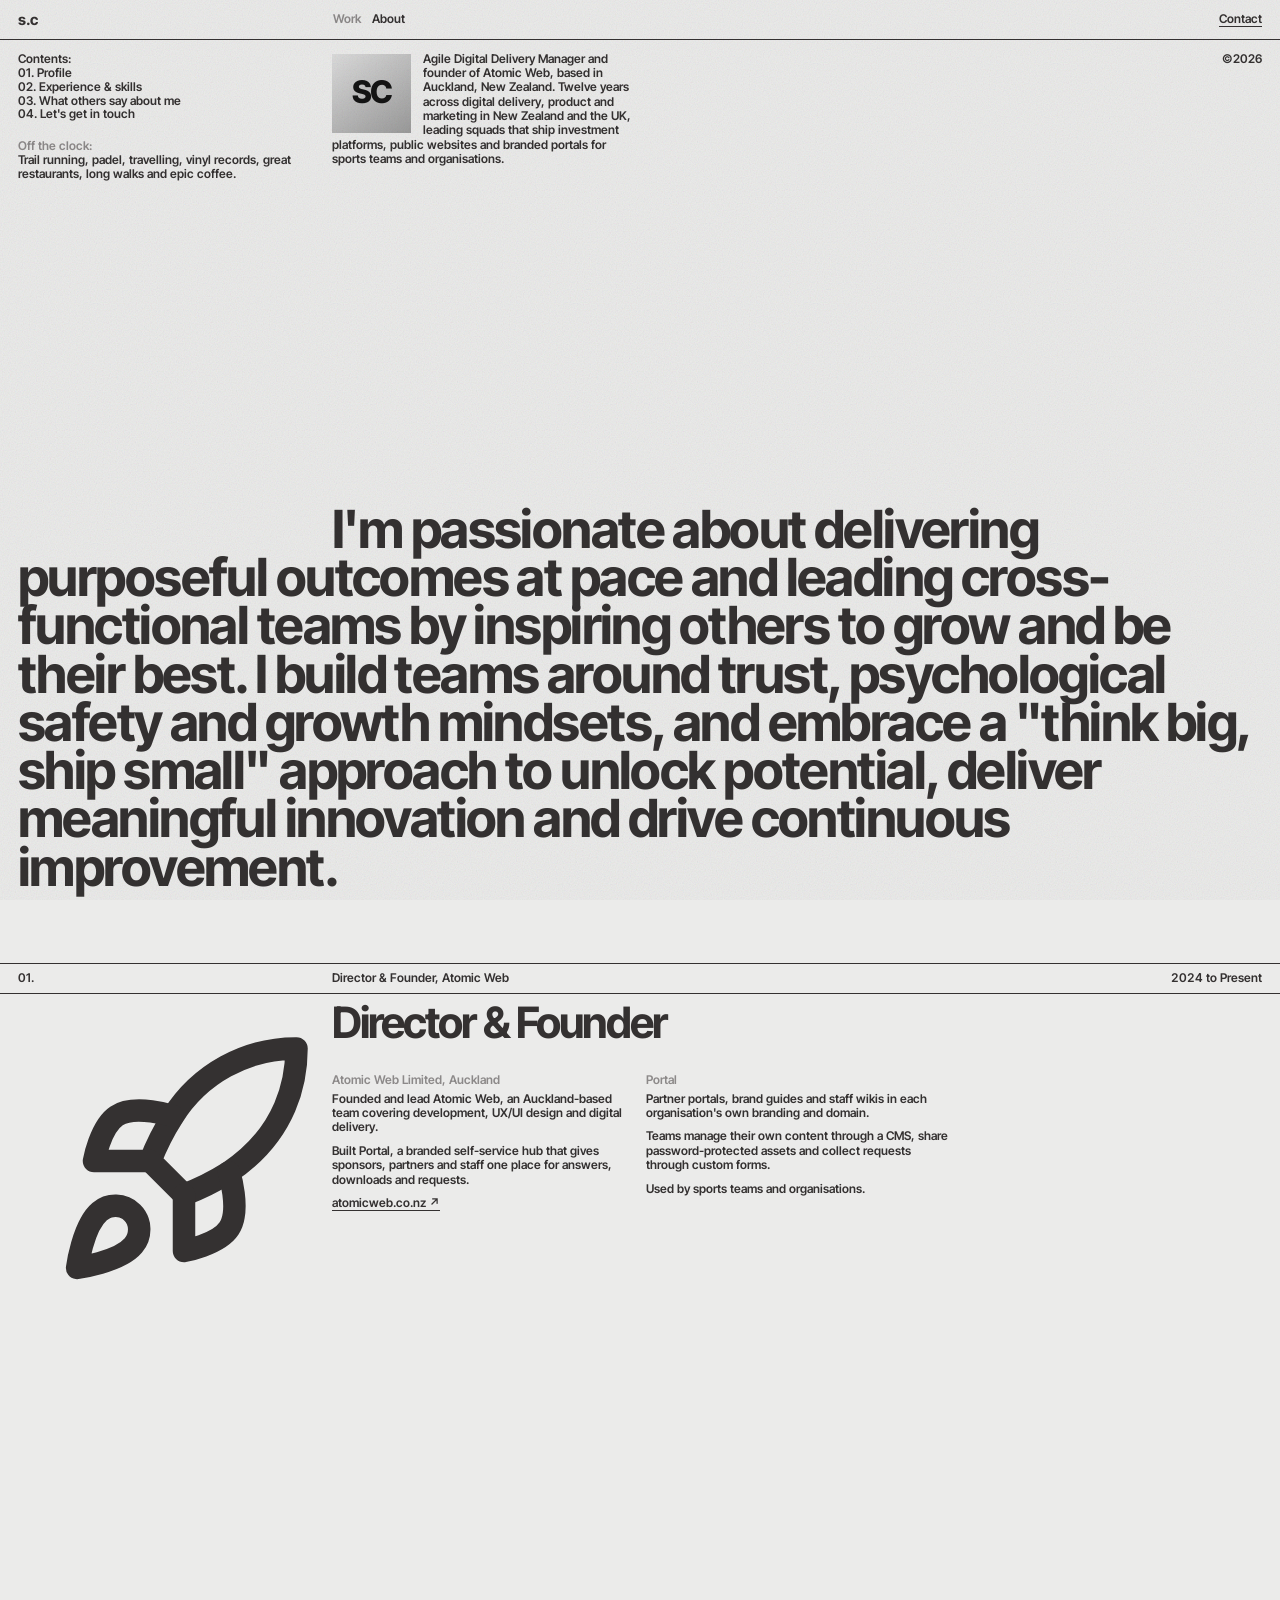
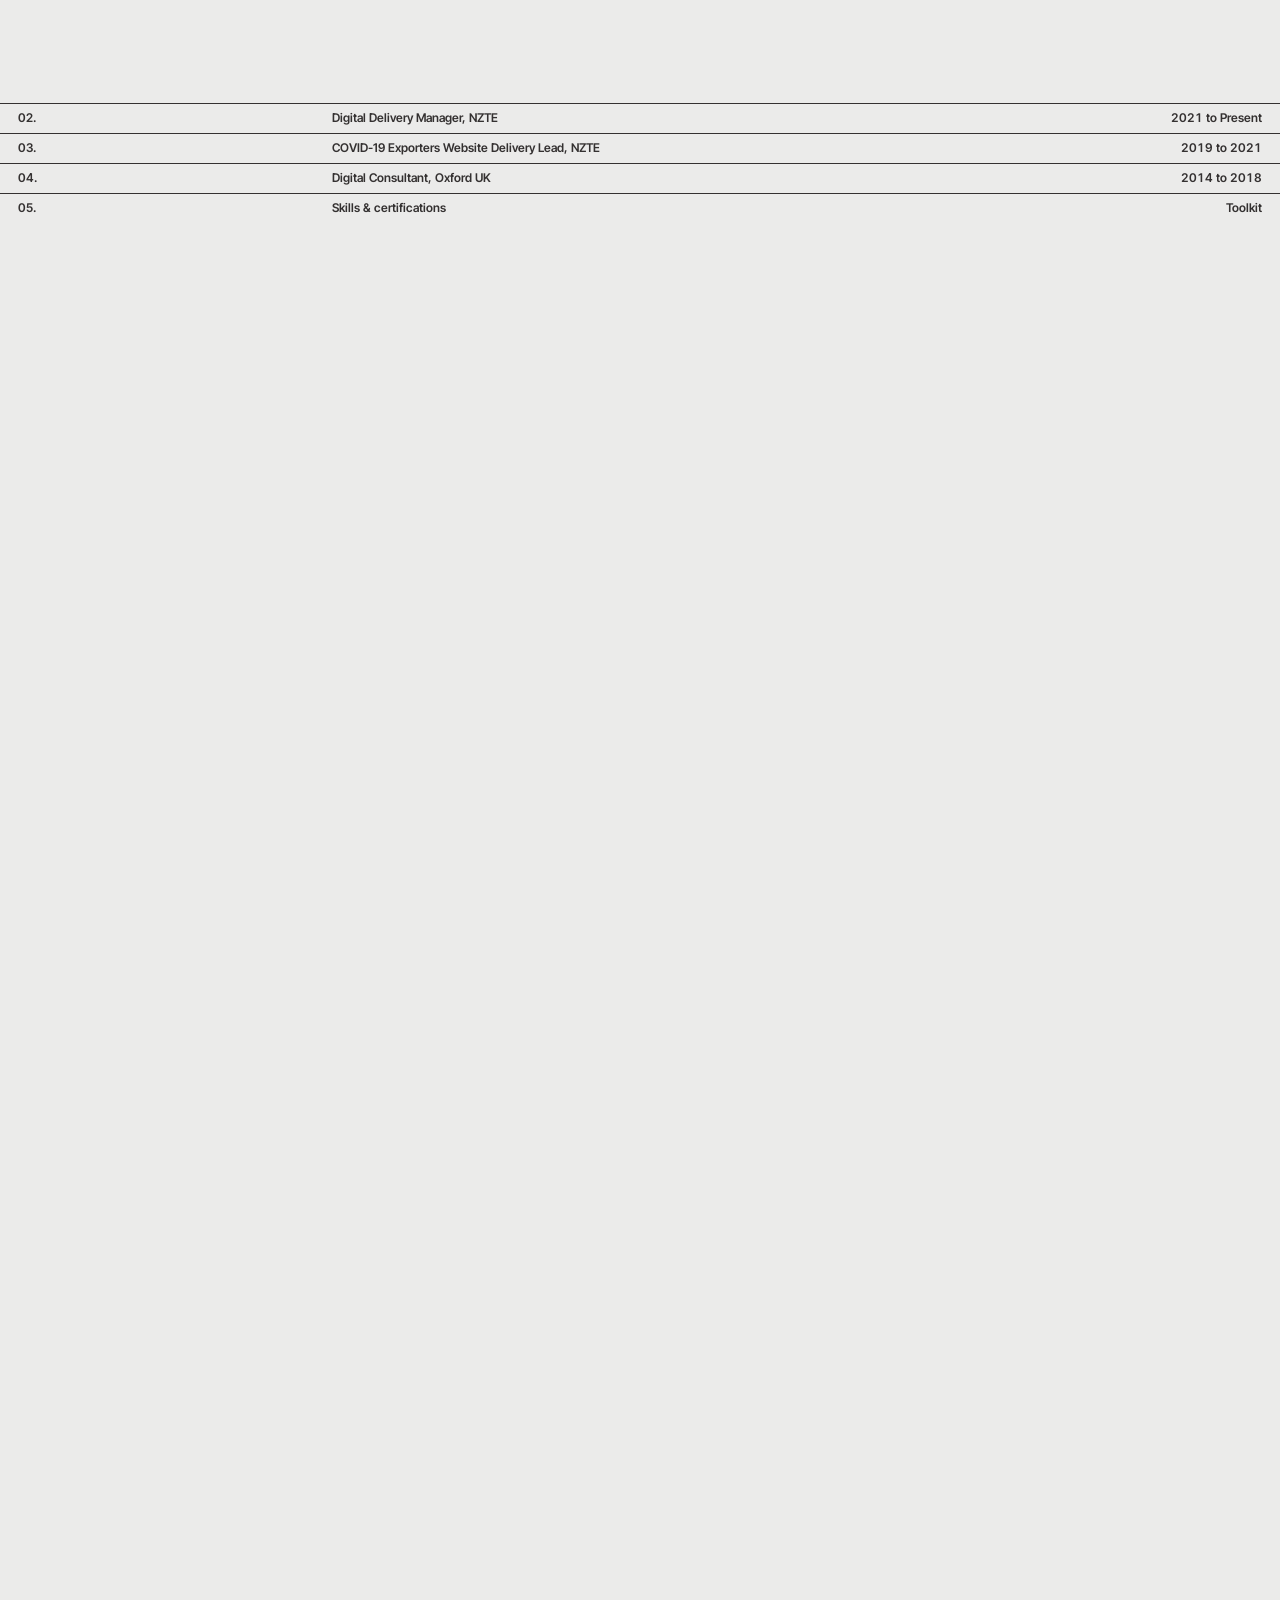
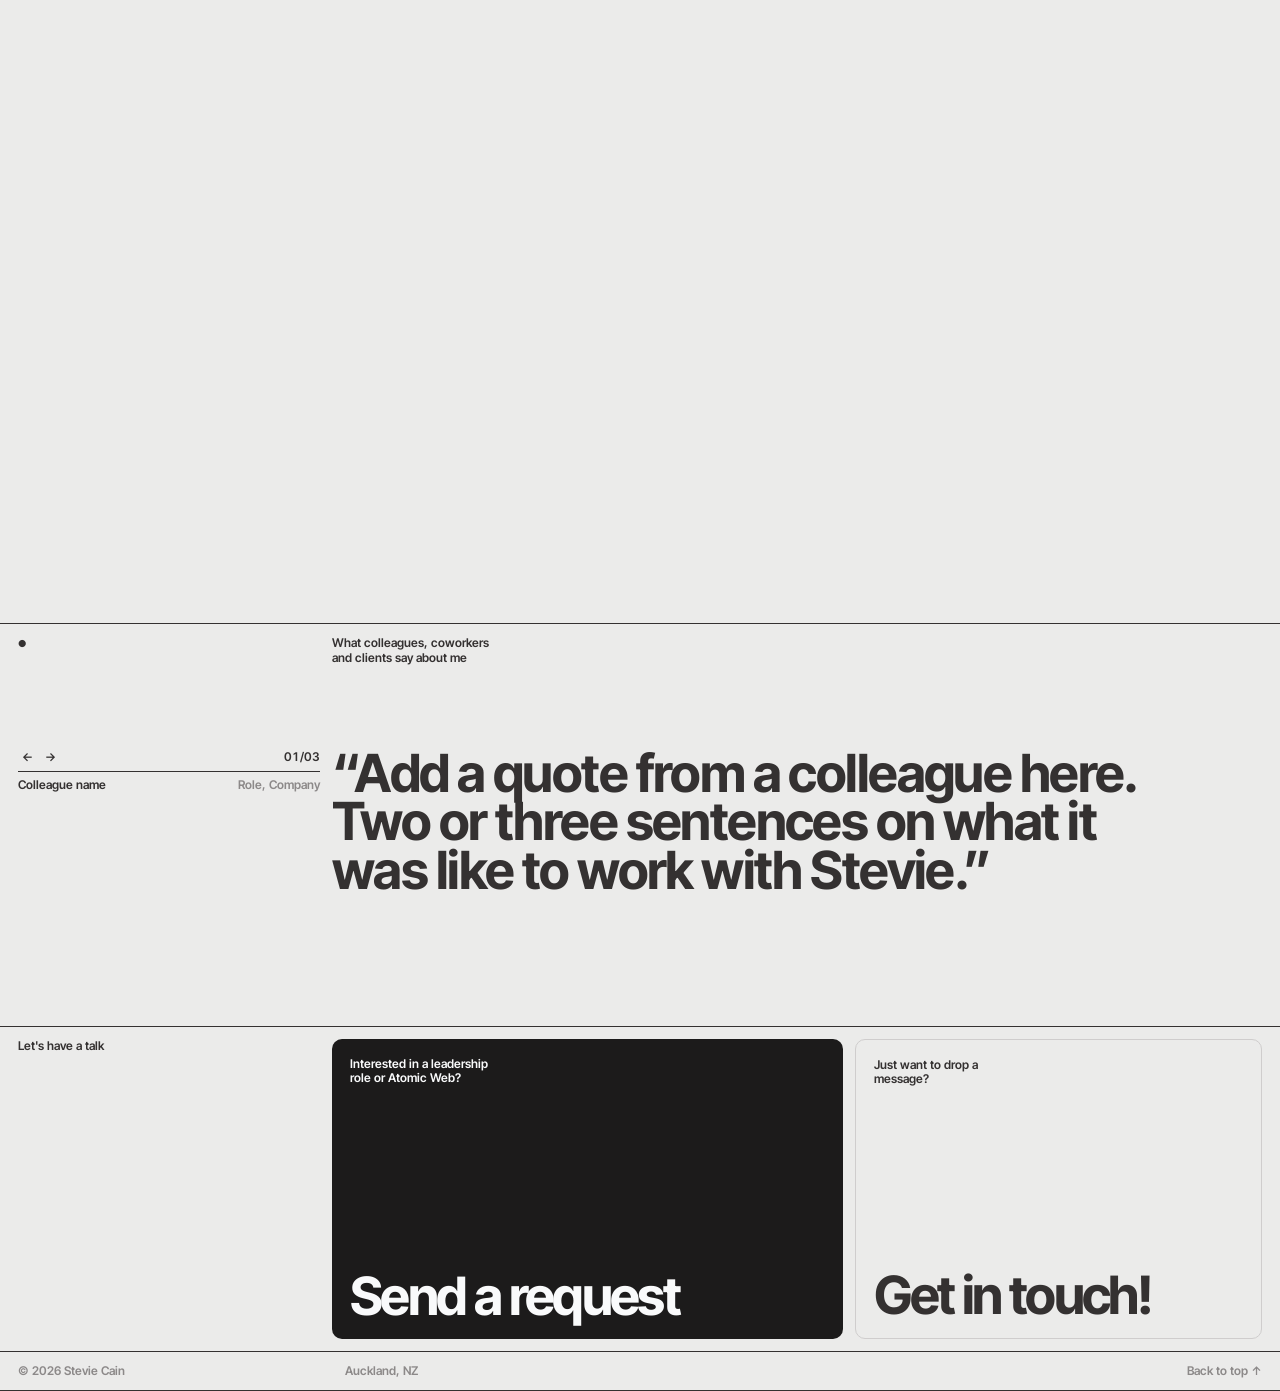
==== commit dbf8d694: "Clean up chapter icons and add badge icon for skills - Remove the outline copies drawn behind each i" ====
--- a/about.html
+++ b/about.html
@@ -70,7 +70,7 @@
         </div>
         <div class="row chapter-body">
           <div class="cell side" aria-hidden="true">
-            <span class="chapter-icon mi-rocket"><svg class="chapter-icon-echo" viewBox="0 0 24 24" fill="none" stroke="currentColor" stroke-width="2" stroke-linecap="round" stroke-linejoin="round"><path class="mi-rocket-fire" d="M4.5 16.5c-1.5 1.26-2 5-2 5s3.74-.5 5-2c.71-.84.7-2.13-.09-2.91a2.18 2.18 0 0 0-2.91-.09z"/><path d="m12 15-3-3a22 22 0 0 1 2-3.95A12.88 12.88 0 0 1 22 2c0 2.72-.78 7.5-6 11a22.35 22.35 0 0 1-4 2z"/><path d="M9 12H4s.55-3.03 2-4c1.62-1.08 5 0 5 0"/><path d="M12 15v5s3.03-.55 4-2c1.08-1.62 0-5 0-5"/></svg><svg class="chapter-icon-main" viewBox="0 0 24 24" fill="none" stroke="currentColor" stroke-width="2" stroke-linecap="round" stroke-linejoin="round"><path class="mi-rocket-fire" d="M4.5 16.5c-1.5 1.26-2 5-2 5s3.74-.5 5-2c.71-.84.7-2.13-.09-2.91a2.18 2.18 0 0 0-2.91-.09z"/><path d="m12 15-3-3a22 22 0 0 1 2-3.95A12.88 12.88 0 0 1 22 2c0 2.72-.78 7.5-6 11a22.35 22.35 0 0 1-4 2z"/><path d="M9 12H4s.55-3.03 2-4c1.62-1.08 5 0 5 0"/><path d="M12 15v5s3.03-.55 4-2c1.08-1.62 0-5 0-5"/></svg></span>
+            <span class="chapter-icon mi-rocket"><svg class="chapter-icon-main" viewBox="0 0 24 24" fill="none" stroke="currentColor" stroke-width="2" stroke-linecap="round" stroke-linejoin="round"><path class="mi-rocket-fire" d="M4.5 16.5c-1.5 1.26-2 5-2 5s3.74-.5 5-2c.71-.84.7-2.13-.09-2.91a2.18 2.18 0 0 0-2.91-.09z"/><path d="m12 15-3-3a22 22 0 0 1 2-3.95A12.88 12.88 0 0 1 22 2c0 2.72-.78 7.5-6 11a22.35 22.35 0 0 1-4 2z"/><path d="M9 12H4s.55-3.03 2-4c1.62-1.08 5 0 5 0"/><path d="M12 15v5s3.03-.55 4-2c1.08-1.62 0-5 0-5"/></svg></span>
           </div>
           <div class="cell main no-rule">
             <h2 class="chapter-title">Director &amp; Founder</h2>
@@ -98,7 +98,7 @@
         </div>
         <div class="row chapter-body">
           <div class="cell side" aria-hidden="true">
-            <span class="chapter-icon mi-gantt"><svg class="chapter-icon-echo" viewBox="0 0 24 24" fill="none" stroke="currentColor" stroke-width="2" stroke-linecap="round" stroke-linejoin="round"><path class="mi-gantt-line" d="M8 6h10"/><path class="mi-gantt-line" d="M6 12h9"/><path class="mi-gantt-line" d="M11 18h7"/></svg><svg class="chapter-icon-main" viewBox="0 0 24 24" fill="none" stroke="currentColor" stroke-width="2" stroke-linecap="round" stroke-linejoin="round"><path class="mi-gantt-line" d="M8 6h10"/><path class="mi-gantt-line" d="M6 12h9"/><path class="mi-gantt-line" d="M11 18h7"/></svg></span>
+            <span class="chapter-icon mi-gantt"><svg class="chapter-icon-main" viewBox="0 0 24 24" fill="none" stroke="currentColor" stroke-width="2" stroke-linecap="round" stroke-linejoin="round"><path class="mi-gantt-line" d="M8 6h10"/><path class="mi-gantt-line" d="M6 12h9"/><path class="mi-gantt-line" d="M11 18h7"/></svg></span>
           </div>
           <div class="cell main no-rule">
             <h2 class="chapter-title">Digital Delivery Manager</h2>
@@ -127,7 +127,7 @@
         </div>
         <div class="row chapter-body">
           <div class="cell side" aria-hidden="true">
-            <span class="chapter-icon mi-layout"><svg class="chapter-icon-echo" viewBox="0 0 24 24" fill="none" stroke="currentColor" stroke-width="2" stroke-linecap="round" stroke-linejoin="round"><rect class="mi-layout-top" width="18" height="7" x="3" y="3" rx="1"/><rect class="mi-layout-left" width="9" height="7" x="3" y="14" rx="1"/><rect class="mi-layout-right" width="5" height="7" x="16" y="14" rx="1"/></svg><svg class="chapter-icon-main" viewBox="0 0 24 24" fill="none" stroke="currentColor" stroke-width="2" stroke-linecap="round" stroke-linejoin="round"><rect class="mi-layout-top" width="18" height="7" x="3" y="3" rx="1"/><rect class="mi-layout-left" width="9" height="7" x="3" y="14" rx="1"/><rect class="mi-layout-right" width="5" height="7" x="16" y="14" rx="1"/></svg></span>
+            <span class="chapter-icon mi-layout"><svg class="chapter-icon-main" viewBox="0 0 24 24" fill="none" stroke="currentColor" stroke-width="2" stroke-linecap="round" stroke-linejoin="round"><rect class="mi-layout-top" width="18" height="7" x="3" y="3" rx="1"/><rect class="mi-layout-left" width="9" height="7" x="3" y="14" rx="1"/><rect class="mi-layout-right" width="5" height="7" x="16" y="14" rx="1"/></svg></span>
           </div>
           <div class="cell main no-rule">
             <h2 class="chapter-title">COVID-19 Exporters Website Delivery Lead</h2>
@@ -152,7 +152,7 @@
         </div>
         <div class="row chapter-body">
           <div class="cell side" aria-hidden="true">
-            <span class="chapter-icon mi-question"><svg class="chapter-icon-echo" viewBox="0 0 24 24" fill="none" stroke="currentColor" stroke-width="2" stroke-linecap="round" stroke-linejoin="round"><g class="mi-question-group"><path d="M7.9 20A9 9 0 1 0 4 16.1L2 22Z"/><path class="mi-question-mark" d="M9.09 9a3 3 0 0 1 5.83 1c0 2-3 3-3 3"/><path d="M12 17h.01"/></g></svg><svg class="chapter-icon-main" viewBox="0 0 24 24" fill="none" stroke="currentColor" stroke-width="2" stroke-linecap="round" stroke-linejoin="round"><g class="mi-question-group"><path d="M7.9 20A9 9 0 1 0 4 16.1L2 22Z"/><path class="mi-question-mark" d="M9.09 9a3 3 0 0 1 5.83 1c0 2-3 3-3 3"/><path d="M12 17h.01"/></g></svg></span>
+            <span class="chapter-icon mi-question"><svg class="chapter-icon-main" viewBox="0 0 24 24" fill="none" stroke="currentColor" stroke-width="2" stroke-linecap="round" stroke-linejoin="round"><g class="mi-question-group"><path d="M7.9 20A9 9 0 1 0 4 16.1L2 22Z"/><path class="mi-question-mark" d="M9.09 9a3 3 0 0 1 5.83 1c0 2-3 3-3 3"/><path d="M12 17h.01"/></g></svg></span>
           </div>
           <div class="cell main no-rule">
             <h2 class="chapter-title">Digital Consultant</h2>
@@ -177,7 +177,9 @@
         <span class="years">Toolkit</span>
       </div>
       <div class="row chapter-body">
-        <div class="cell side" aria-hidden="true"><span class="numeral outline">5</span><span class="numeral">5</span></div>
+        <div class="cell side" aria-hidden="true">
+          <span class="chapter-icon mi-badge"><svg class="chapter-icon-main" viewBox="0 0 24 24" fill="none" stroke="currentColor" stroke-width="2" stroke-linecap="round" stroke-linejoin="round"><path class="mi-badge-shape" d="M3.85 8.62a4 4 0 0 1 4.78-4.77 4 4 0 0 1 6.74 0 4 4 0 0 1 4.78 4.78 4 4 0 0 1 0 6.74 4 4 0 0 1-4.77 4.78 4 4 0 0 1-6.75 0 4 4 0 0 1-4.78-4.77 4 4 0 0 1 0-6.76Z"/><path class="mi-badge-check" d="m9 12 2 2 4-4"/></svg></span>
+        </div>
         <div class="cell main no-rule">
           <h2 class="chapter-title">Skills &amp; certifications</h2>
           <div class="chapter-col">
--- a/styles.css
+++ b/styles.css
@@ -247,15 +247,6 @@
 
 .chapter-body { border-bottom: 0; min-height: calc(var(--u) * 50); }
 .chapter-body .side { position: relative; overflow: hidden; padding: 0; margin-left: calc(var(--pad-x) * -1); }
-.numeral {
-  position: absolute; left: 0; top: calc(var(--u) * 3);
-  font-weight: 700; font-size: calc(var(--u) * 46); line-height: 0.78; letter-spacing: -0.06em;
-  color: var(--text);
-}
-.numeral.outline {
-  color: transparent; -webkit-text-stroke: 1px var(--text);
-  transform: translate(calc(var(--u) * -3), calc(var(--u) * -1.2));
-}
 .chapter-body .main { display: grid; grid-template-columns: repeat(9, minmax(0, 1fr)); column-gap: var(--u); align-content: start; padding-block: calc(var(--u) * 0.6) calc(var(--u) * 4); }
 .chapter-title {
   grid-column: 1 / -1;
@@ -289,9 +280,8 @@
 }
 .chapters.is-stacked .chapter-head { position: relative; top: auto; margin-top: 0; border-bottom: 0; }
 .chapters.is-stacked .chapter-body { min-height: 0; height: 100%; border-top: 1px solid var(--line); }
-.chapters.is-stacked .numeral { top: calc(var(--u) * 1.5); }
-
-/* Chapter icons: animated line icons drawn at the same scale as the numerals.
+
+/* Chapter icons: animated line icons drawn large in the left column.
    Icons from Moving Icons (MIT, (c) 2024 jis3r), based on Lucide (ISC).
    Each animates while its chapter is the open one (.is-current). */
 .chapter-icon {
@@ -301,11 +291,6 @@
 }
 .chapters.is-stacked .chapter-icon { top: calc(var(--u) * 2.7); }
 .chapter-icon svg { position: absolute; inset: 0; width: 100%; height: 100%; overflow: visible; }
-.chapter-icon-echo {
-  transform: translate(calc(var(--u) * -3), calc(var(--u) * -1.2));
-  stroke-width: 1px; opacity: .9;
-}
-.chapter-icon-echo * { vector-effect: non-scaling-stroke; }
 
 /* Rocket: drifts and the flame flickers, on a loop */
 .is-current .mi-rocket .chapter-icon-main > path { animation: mi-rocket 6s ease-in-out infinite alternate; }
@@ -347,6 +332,14 @@
 .is-current .mi-question .chapter-icon-main .mi-question-mark { animation: mi-question-mark .8s ease-in-out .15s; }
 @keyframes mi-question { 0% { transform: rotate(0); } 40% { transform: rotate(8deg); } 60% { transform: rotate(-8deg); } 80% { transform: rotate(2deg); } 100% { transform: rotate(0); } }
 @keyframes mi-question-mark { 0% { transform: translateY(0); } 40% { transform: translateY(1px); } 70% { transform: translateY(-.25px); } 100% { transform: translateY(0); } }
+
+/* Badge: squeezes in while the tick redraws */
+.mi-badge .mi-badge-shape { transform-origin: center; }
+.mi-badge .mi-badge-check { stroke-dasharray: 10; stroke-dashoffset: 0; }
+.is-current .mi-badge .mi-badge-shape { animation: mi-badge 1.2s ease-in-out .15s; }
+.is-current .mi-badge .mi-badge-check { animation: mi-badge-check 1.2s ease-in-out .15s; }
+@keyframes mi-badge { 0%, 100% { transform: scale(1); } 50% { transform: scale(.9); } }
+@keyframes mi-badge-check { 0%, 100% { stroke-dashoffset: 0; } 50% { stroke-dashoffset: 10; } }
 
 @media (prefers-reduced-motion: reduce) {
   .chapter-icon * { animation: none !important; }
